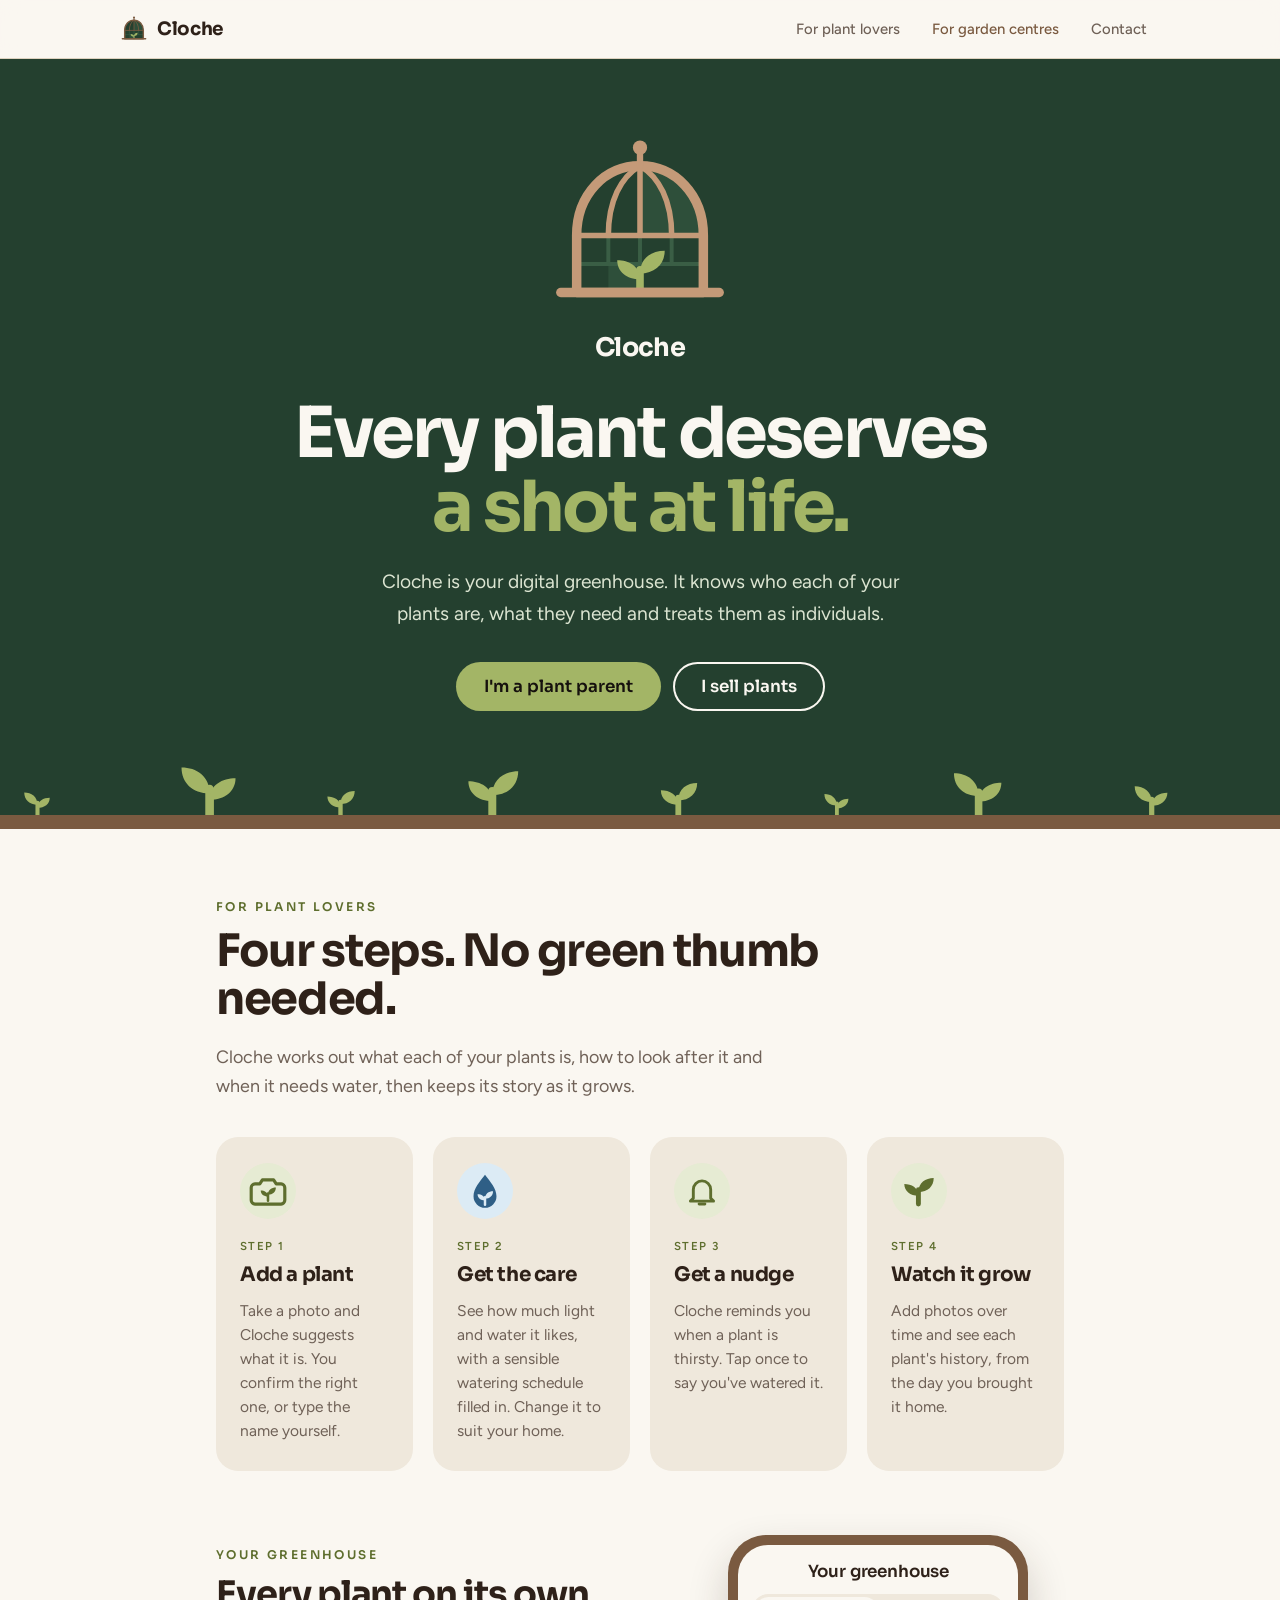
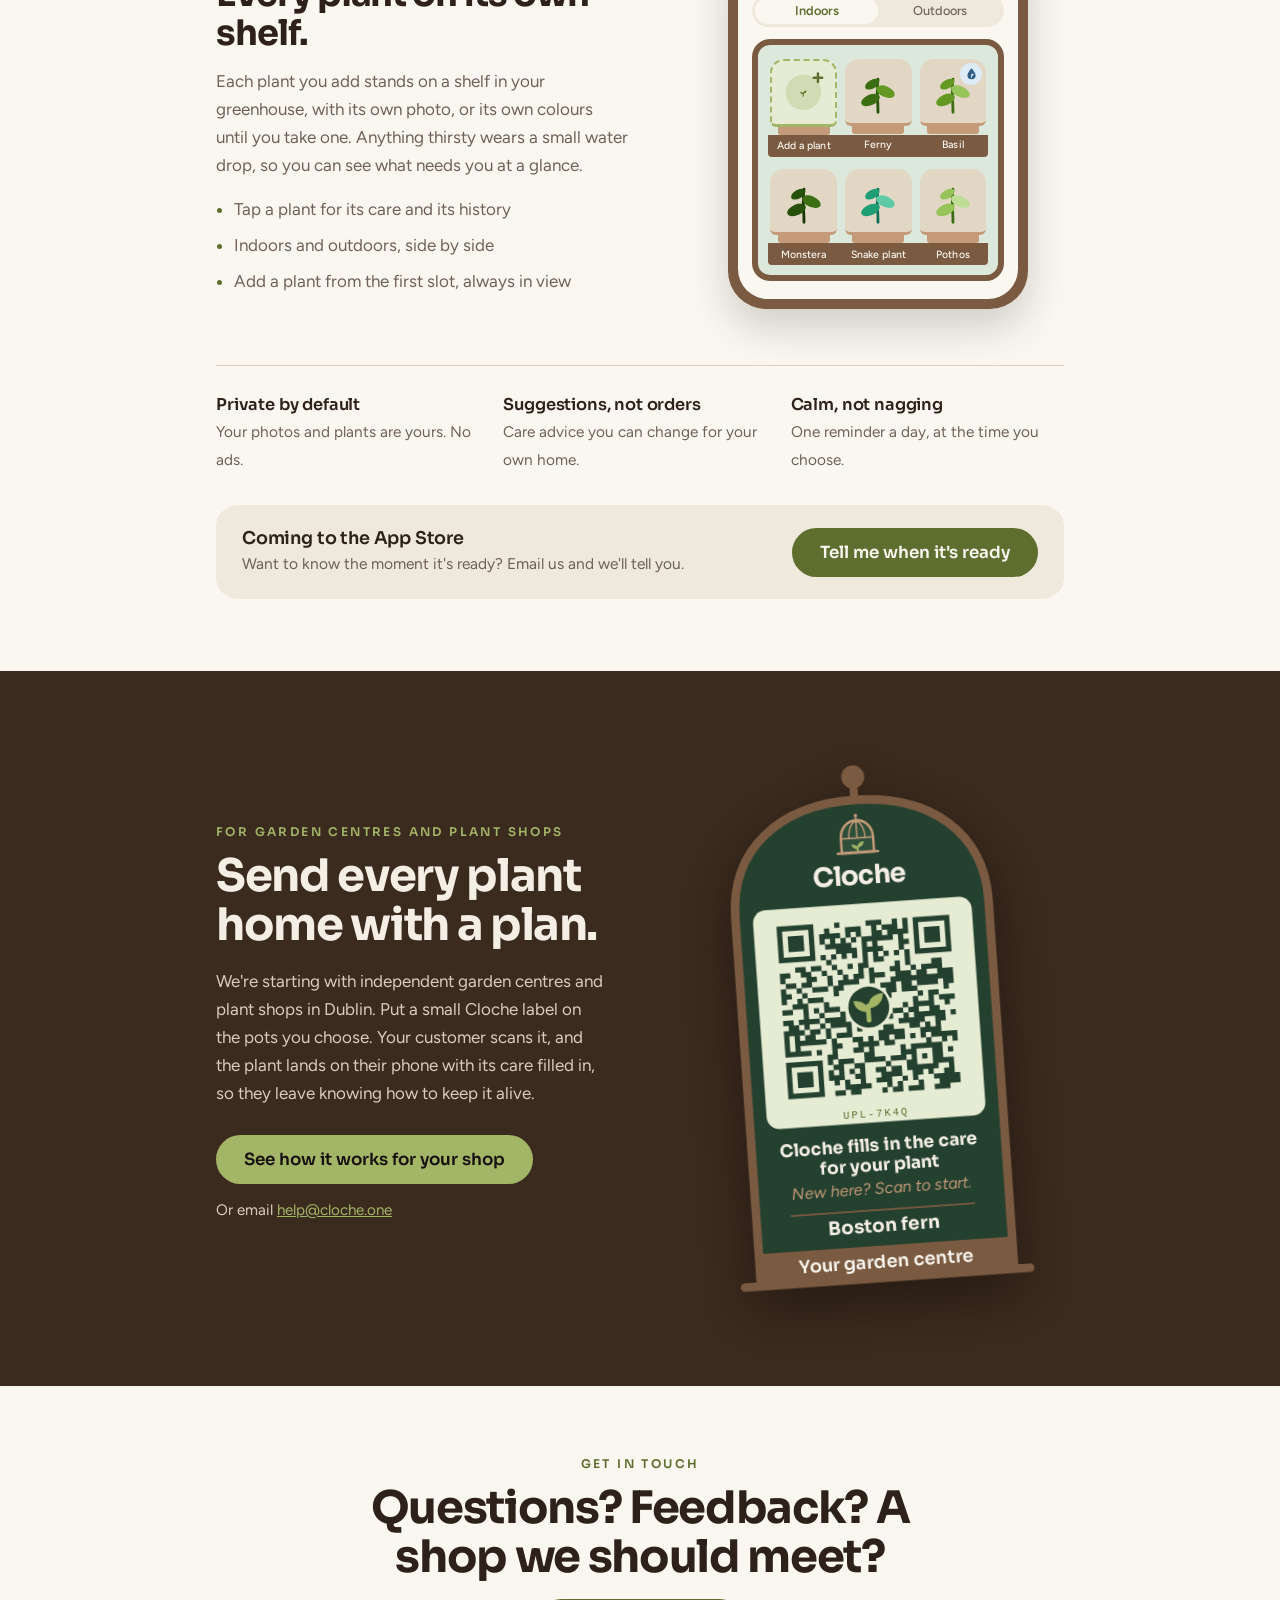
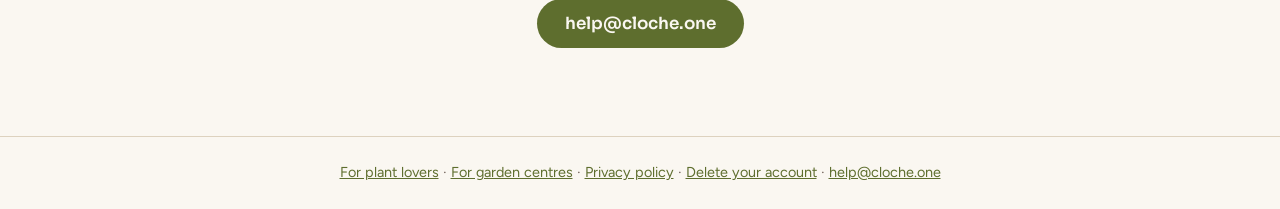
==== index.html @ cd39df87 "Remove 'free' from the site; buttons: I'm a plant parent / I sell plants Co-Authored-By: Claude Sonn" ====
<!doctype html>
<html lang="en">
<head>
<meta charset="utf-8">
<meta name="viewport" content="width=device-width, initial-scale=1">
<title>Cloche</title>
<link rel="icon" type="image/svg+xml" href="/favicon.svg" media="(prefers-color-scheme: light)">
<link rel="icon" type="image/svg+xml" href="/favicon-dark.svg" media="(prefers-color-scheme: dark)">
<link rel="apple-touch-icon" href="/apple-touch-icon.png">
<link rel="preconnect" href="https://fonts.googleapis.com">
<link rel="preconnect" href="https://fonts.gstatic.com" crossorigin>
<link rel="stylesheet" href="https://fonts.googleapis.com/css2?family=Sora:wght@400;600;700&family=Figtree:ital,wght@0,400;0,500;0,600;1,400&display=swap">
<meta name="description" content="Cloche is a digital greenhouse for your plants: know what each one is, how to look after it, and when it needs water.">
<style>
  :root { --bg:#FAF7F1; --text:#2E2119; --muted:#6F6157; --line:#DDD2BF; --accent:#5E6E2E; --card:#EFE8DC; --glass:#24402F; --walnut:#7A5A40; --walnut-deep:#3B2A1E; --sprout:#A3B566; --linen:#FAF7F1; }
  @media (prefers-color-scheme: dark) {
    :root { --bg:#16110E; --text:#F4EEE5; --muted:#B9AC9E; --line:#3A2F26; --accent:#A3B566; --card:#261E18; --walnut:#C49A78; }
  }
  * { box-sizing:border-box; }
  body { margin:0; min-height:100vh; display:flex; flex-direction:column; background:var(--bg); color:var(--text); font:17px/1.65 "Figtree", system-ui, sans-serif; }
  main { flex:1; }
  h1, h2, h3 { font-family:"Sora", system-ui, sans-serif; margin:0; letter-spacing:-.02em; }
  p { margin:0 0 1rem; }
  a { color:var(--accent); }
  .wrap { max-width:56rem; margin:0 auto; padding:0 24px; }
  /* Hero: greenhouse glass, walnut shelf */
  .hero { background:var(--glass); color:var(--linen); text-align:center; padding:72px 0 0; overflow:hidden; }
  .hero-logo { display:block; margin:0 auto; }
  .hero h1 { font-size:clamp(2.3rem, 8vw, 4.4rem); line-height:1.05; letter-spacing:-.04em; margin:36px auto 0; max-width:none; }
  .hero h1 em { font-style:normal; color:var(--sprout); }
  .hero .lede { font-size:1.2rem; max-width:34rem; margin:22px auto 0; color:#DCE5D2; }
  .hero .brand { font:700 1.6rem/1 "Sora", sans-serif; letter-spacing:-.02em; color:var(--linen); margin-top:14px; }
  .shelf { display:block; width:100%; height:64px; margin-top:40px; }
  .plank { height:14px; background:var(--walnut); }
  /* Sections */
  section { padding:72px 0; }
  .eyebrow { font:600 .75rem/1 "Sora", sans-serif; letter-spacing:.2em; text-transform:uppercase; color:var(--accent); margin-bottom:14px; }
  h2 { font-size:clamp(1.9rem, 5vw, 2.8rem); line-height:1.08; letter-spacing:-.03em; margin-bottom:18px; max-width:18ch; }
  .steps { display:grid; gap:20px; grid-template-columns:repeat(auto-fit, minmax(190px, 1fr)); margin:36px 0 0; padding:0; list-style:none; }
  .steps li { background:var(--card); border-radius:22px; padding:26px 24px 28px; display:flex; flex-direction:column; gap:2px; }
  .steps .ico { width:56px; height:56px; margin-bottom:16px; }
  .steps .ico svg { width:56px; height:56px; }
  .steps .w-dark { display:none; }
  @media (prefers-color-scheme: dark) { .steps .w-light { display:none; } .steps .w-dark { display:block; } }
  .steps .n { font-size:.72rem; letter-spacing:.12em; text-transform:uppercase; font-weight:600; color:var(--accent); }
  .steps h3 { font-size:1.25rem; margin-bottom:6px; }
  .steps p { margin:0; color:var(--muted); font-size:.97rem; line-height:1.55; }
  /* Demo video: framed like a pane of the greenhouse */
  .watch h2 { max-width:22ch; }
  .frame { margin-top:32px; border-radius:22px; overflow:hidden; background:var(--glass); border:6px solid var(--walnut); box-shadow:0 24px 56px rgba(46,33,25,.18); aspect-ratio:16/9; }
  .frame video { display:block; width:100%; height:100%; object-fit:cover; background:var(--glass); }
  /* Shops: walnut band with a pot label */
  .shops { background:var(--walnut-deep); color:#F4EEE5; }
  .shops .eyebrow { color:var(--sprout); }
  .shops .cols { display:grid; gap:56px 72px; grid-template-columns:repeat(auto-fit, minmax(300px, 1fr)); align-items:center; }
  .shops { padding:88px 0 96px; }
  .shops p { color:#D9CDBE; }
  .shops a { color:var(--sprout); }
  .shops .btn { background:var(--sprout); color:#16110E; }
  .shops .actions { margin:28px 0 14px; }
  .shops .or { font-size:.95rem; margin:0; }
  .label { justify-self:center; transform:rotate(-4deg); filter:drop-shadow(0 18px 28px rgba(0,0,0,.4)); }
  .sticker { display:block; width:min(80vw, 300px); height:auto; }
  /* Contact */
  .contact { text-align:center; }
  .contact h2 { margin-inline:auto; }
  .btn { display:inline-block; background:var(--accent); color:var(--bg); font:600 1.05rem "Sora", sans-serif; padding:14px 28px; border-radius:999px; text-decoration:none; }
  footer { padding:24px; text-align:center; font-size:.9rem; color:var(--muted); border-top:1px solid var(--line); }
  /* Top bar: the two sides of Cloche */
  html { scroll-behavior:smooth; scroll-padding-top:72px; }
  @media (prefers-reduced-motion: reduce) { html { scroll-behavior:auto; } }
  .topnav { position:sticky; top:0; z-index:10; background:color-mix(in srgb, var(--bg) 90%, transparent); -webkit-backdrop-filter:blur(10px); backdrop-filter:blur(10px); border-bottom:1px solid var(--line); }
  .topnav .bar { max-width:68rem; margin:0 auto; padding:0 24px; height:58px; display:flex; align-items:center; gap:6px; }
  .topnav .mark { display:flex; align-items:center; gap:9px; font:700 1.15rem/1 "Sora", sans-serif; letter-spacing:-.02em; color:var(--text); text-decoration:none; margin-right:auto; }
  .topnav .mark svg { width:28px; height:28px; }
  .topnav .m-dark { display:none; }
  @media (prefers-color-scheme: dark) { .topnav .m-light { display:none; } .topnav .m-dark { display:block; } }
  .topnav a.nav { color:var(--muted); text-decoration:none; font:500 .93rem "Figtree", sans-serif; padding:8px 13px; border-radius:999px; white-space:nowrap; }
  .topnav a.nav:hover { background:var(--card); color:var(--text); }
  .topnav a.nav.here { color:var(--text); background:var(--card); }
  .topnav a.nav.shop { color:var(--walnut); }
  @media (max-width: 560px) { .topnav .bar { padding:0 14px; } .topnav .mark span { display:none; } .topnav a.nav { padding:8px 10px; font-size:.88rem; } .topnav a.nav.contact { display:none; } }
  /* Two ways in, under the hero */
  .doors { display:flex; gap:12px; justify-content:center; flex-wrap:wrap; margin:32px 0 0; }
  .hero .btn { background:var(--sprout); color:#16110E; }
  .btn.ghost { background:transparent; color:inherit; box-shadow:inset 0 0 0 2px currentColor; }
  .hero .btn.ghost { color:var(--linen); background:transparent; }
  /* The greenhouse, drawn as the app draws it */
  :root { --glass-tint:#DDE8DC; --shelf-top:#C49A78; --shelf-front:#7A5A40; --plinth:#C49A78; --on-shelf:#FAF7F1; --drawing:#E2D7C5; --water-disc:#DCEBF5; --water-glyph:#2F5F86; --frame:#7A5A40; }
  @media (prefers-color-scheme: dark) { :root { --glass-tint:#1B2B21; --shelf-top:#B58E6B; --shelf-front:#5E4531; --plinth:#A57F5C; --on-shelf:#F4EEE5; --drawing:#4A4036; --water-disc:#9CC4E4; --water-glyph:#1E2F3B; --frame:#C49A78; } }
  .gh { display:grid; gap:40px 64px; grid-template-columns:minmax(0,1fr); align-items:center; margin-top:64px; }
  @media (min-width: 860px) { .gh { grid-template-columns:minmax(0,1fr) minmax(0,.9fr); } }
  .gh h3 { font-size:clamp(1.6rem, 4vw, 2.2rem); line-height:1.1; letter-spacing:-.03em; margin-bottom:14px; }
  .gh p { color:var(--muted); max-width:32rem; }
  .gh ul { margin:0; padding-left:1.15rem; display:flex; flex-direction:column; gap:8px; color:var(--muted); }
  .gh li::marker { color:var(--accent); }
  .ghmock { display:flex; justify-content:center; }
  .gh .phone { width:min(100%, 300px); border-radius:38px; padding:10px; background:var(--frame); box-shadow:0 18px 40px rgba(46,33,25,.2); }
  .gh .screen { background:var(--bg); border-radius:30px; padding:16px 14px 18px; display:flex; flex-direction:column; gap:12px; }
  .gh .ttl { font:600 1.05rem "Sora", sans-serif; text-align:center; letter-spacing:-.01em; }
  .gh .seg { display:flex; background:var(--card); border-radius:999px; padding:3px; font:500 .8rem "Figtree", sans-serif; color:var(--muted); }
  .gh .seg span { flex:1; text-align:center; padding:6px 0; border-radius:999px; }
  .gh .seg .on { background:var(--bg); color:var(--accent); font-weight:600; }
  .frame3 { background:var(--glass-tint); border:6px solid var(--frame); border-radius:18px; padding:14px 10px 10px; display:flex; flex-direction:column; gap:12px; }
  .shelfrow { display:grid; grid-template-columns:repeat(3, 1fr); gap:0 8px; padding:0 2px 0; background:linear-gradient(var(--shelf-front), var(--shelf-front)) bottom/100% 22px no-repeat; border-radius:4px; }
  .slot { display:flex; flex-direction:column; align-items:center; min-width:0; }
  .tile { position:relative; width:100%; aspect-ratio:1; border-radius:14px 14px 6px 6px; background:var(--drawing); border-bottom:3px solid var(--shelf-top); display:grid; place-items:center; }
  .tile .pl { width:78%; height:78%; }
  .tile.ghost { background:#E6EBD3; border:2px dashed #A3B566; border-bottom:3px solid #A3B566; }
  .tile.ghost svg { width:100%; height:100%; }
  @media (prefers-color-scheme: dark) { .tile.ghost { background:#2C331C; } .tile .pl { filter:brightness(1.75) saturate(.95); } }
  .tile .drop { position:absolute; top:4px; right:4px; width:22px; height:22px; border-radius:50%; background:var(--water-disc); display:grid; place-items:center; }
  .tile .drop svg { width:13px; height:13px; }
  .plinth { width:78%; height:8px; background:var(--plinth); border-radius:0 0 3px 3px; }
  .nm { height:22px; display:flex; align-items:center; font:500 .66rem "Figtree", sans-serif; color:var(--on-shelf); letter-spacing:.01em; white-space:nowrap; }
  .vals { margin-top:56px; display:grid; gap:14px; grid-template-columns:repeat(auto-fit, minmax(210px, 1fr)); border-top:1px solid var(--line); padding-top:28px; }
  .vals strong { display:block; font:600 1.02rem "Sora", sans-serif; letter-spacing:-.01em; margin-bottom:2px; }
  .vals span { color:var(--muted); font-size:.96rem; }
  /* Plant lovers */
  .lead { font-size:1.12rem; color:var(--muted); max-width:36rem; margin:0 0 4px; }
  .soon { margin-top:32px; background:var(--card); border-radius:22px; padding:22px 26px; display:flex; flex-wrap:wrap; gap:14px 28px; align-items:center; justify-content:space-between; }
  .soon strong { display:block; font:600 1.1rem "Sora", sans-serif; letter-spacing:-.01em; }
  .soon span { color:var(--muted); font-size:.97rem; }
</style>
</head>
<body>
<nav class="topnav" aria-label="Main"><div class="bar"><a class="mark" href="/"><svg class="m-light" viewBox="0 0 120 120" aria-hidden="true"><path d="M20 102 V66 C20 40 38 22 60 22 C82 22 100 40 100 66 V102 Z" fill="#24402F"/><path d="M60 22 C82 22 100 40 100 66 H60 Z" fill="#2E4F3A"/><path d="M40 84 H60 V102 H40 Z" fill="#2E4F3A"/><path d="M20 84 H100 M40 66 V84 M60 66 V84 M80 66 V84" stroke="#3A5E45" stroke-width="2.5" fill="none"/><path d="M60 102 V87.6" stroke="#A3B566" stroke-width="4.8" stroke-linecap="round" fill="none"/><path d="M60 90 C60 80.4 67.2 75.6 75.6 75.6 C75.6 84 69.6 90 60 90 Z M60 93.6 C60 85.2 52.8 81.6 45.6 81.6 C45.6 88.8 51.6 93.6 60 93.6 Z" fill="#A3B566"/><g fill="none" stroke="#7A5A40" stroke-linecap="round" stroke-linejoin="round"><path d="M20 66 H100 M40 66 C40 44 48 29 60 22 M80 66 C80 44 72 29 60 22 M60 22 V66" stroke-width="3.5"/><path d="M20 102 V66 C20 40 38 22 60 22 C82 22 100 40 100 66 V102 Z" stroke-width="6"/><path d="M60 22 V13" stroke-width="4"/><path d="M10 102 H110" stroke-width="6"/></g><circle cx="60" cy="10.5" r="4.5" fill="#7A5A40"/></svg><svg class="m-dark" viewBox="0 0 120 120" aria-hidden="true"><path d="M20 102 V66 C20 40 38 22 60 22 C82 22 100 40 100 66 V102 Z" fill="#24402F"/><path d="M60 22 C82 22 100 40 100 66 H60 Z" fill="#2E4F3A"/><path d="M40 84 H60 V102 H40 Z" fill="#2E4F3A"/><path d="M20 84 H100 M40 66 V84 M60 66 V84 M80 66 V84" stroke="#3A5E45" stroke-width="2.5" fill="none"/><path d="M60 102 V87.6" stroke="#A3B566" stroke-width="4.8" stroke-linecap="round" fill="none"/><path d="M60 90 C60 80.4 67.2 75.6 75.6 75.6 C75.6 84 69.6 90 60 90 Z M60 93.6 C60 85.2 52.8 81.6 45.6 81.6 C45.6 88.8 51.6 93.6 60 93.6 Z" fill="#A3B566"/><g fill="none" stroke="#C49A78" stroke-linecap="round" stroke-linejoin="round"><path d="M20 66 H100 M40 66 C40 44 48 29 60 22 M80 66 C80 44 72 29 60 22 M60 22 V66" stroke-width="3.5"/><path d="M20 102 V66 C20 40 38 22 60 22 C82 22 100 40 100 66 V102 Z" stroke-width="6"/><path d="M60 22 V13" stroke-width="4"/><path d="M10 102 H110" stroke-width="6"/></g><circle cx="60" cy="10.5" r="4.5" fill="#C49A78"/></svg><span>Cloche</span></a><a class="nav " href="/#plants">For plant lovers</a><a class="nav shop" href="/garden-centres/">For garden centres</a><a class="nav contact" href="/#contact">Contact</a></div></nav>
<main>
<header class="hero">
  <div class="wrap">
    <svg class="hero-logo" width="190" height="190" role="img" aria-label="Cloche" xmlns="http://www.w3.org/2000/svg" viewBox="0 0 120 120" role="img" aria-label="Cloche logo for dark grounds"><path d="M20 102 V66 C20 40 38 22 60 22 C82 22 100 40 100 66 V102 Z" fill="#24402F"/><path d="M60 22 C82 22 100 40 100 66 H60 Z" fill="#2E4F3A"/><path d="M40 84 H60 V102 H40 Z" fill="#2E4F3A"/><path d="M20 84 H100 M40 66 V84 M60 66 V84 M80 66 V84" stroke="#3A5E45" stroke-width="2.5" fill="none"/><path d="M60 102 V87.6" stroke="#A3B566" stroke-width="4.8" stroke-linecap="round" fill="none"/><path d="M60 90 C60 80.4 67.2 75.6 75.6 75.6 C75.6 84 69.6 90 60 90 Z M60 93.6 C60 85.2 52.8 81.6 45.6 81.6 C45.6 88.8 51.6 93.6 60 93.6 Z" fill="#A3B566"/><g fill="none" stroke="#C49A78" stroke-linecap="round" stroke-linejoin="round"><path d="M20 66 H100 M40 66 C40 44 48 29 60 22 M80 66 C80 44 72 29 60 22 M60 22 V66" stroke-width="3.5"/><path d="M20 102 V66 C20 40 38 22 60 22 C82 22 100 40 100 66 V102 Z" stroke-width="6"/><path d="M60 22 V13" stroke-width="4"/><path d="M10 102 H110" stroke-width="6"/></g><circle cx="60" cy="10.5" r="4.5" fill="#C49A78"/></svg>
    <div class="brand">Cloche</div>
    <h1>Every plant deserves<br><em>a shot at life.</em></h1>
    <p class="lede">Cloche is your digital greenhouse. It knows who each of your plants are, what they need and treats them as individuals.</p>
    <div class="doors">
      <a class="btn" href="#plants">I'm a plant parent</a>
      <a class="btn ghost" href="#shops">I sell plants</a>
    </div>
  </div>
  <svg class="shelf" id="shelf" aria-hidden="true"></svg>
  <div class="plank"></div>
</header>

<section id="plants">
  <div class="wrap">
    <div class="eyebrow">For plant lovers</div>
    <h2>Four steps. No green thumb needed.</h2>
    <p class="lead">Cloche works out what each of your plants is, how to look after it and when it needs water, then keeps its story as it grows.</p>
  <ol class="steps">
    <li><span class="ico water"><svg class="w-light" xmlns="http://www.w3.org/2000/svg" viewBox="0 0 24 24" width="52" height="52" aria-hidden="true"><circle cx="12" cy="12" r="12" fill="#E6EBD3"/><g transform="translate(12 12) scale(0.8) translate(-12 -12)"><path d="M5 8.2 H7.6 L9 6 H15 L16.4 8.2 H19 a2 2 0 0 1 2 2 V17 a2 2 0 0 1 -2 2 H5 a2 2 0 0 1 -2 -2 V10.2 a2 2 0 0 1 2 -2 Z" fill="none" stroke="#5E6E2E" stroke-width="1.7" stroke-linejoin="round" stroke-linecap="round"/><g transform="translate(12 17.2) scale(0.27) translate(-60 -102)"><path d="M60 102 V87.6" stroke="#5E6E2E" stroke-width="5" stroke-linecap="round" fill="none"/><path d="M60 90 C60 80.4 67.2 75.6 75.6 75.6 C75.6 84 69.6 90 60 90 Z M60 93.6 C60 85.2 52.8 81.6 45.6 81.6 C45.6 88.8 51.6 93.6 60 93.6 Z" fill="#5E6E2E"/></g></g></svg><svg class="w-dark" xmlns="http://www.w3.org/2000/svg" viewBox="0 0 24 24" width="52" height="52" aria-hidden="true"><circle cx="12" cy="12" r="12" fill="#2C331C"/><g transform="translate(12 12) scale(0.8) translate(-12 -12)"><path d="M5 8.2 H7.6 L9 6 H15 L16.4 8.2 H19 a2 2 0 0 1 2 2 V17 a2 2 0 0 1 -2 2 H5 a2 2 0 0 1 -2 -2 V10.2 a2 2 0 0 1 2 -2 Z" fill="none" stroke="#A3B566" stroke-width="1.7" stroke-linejoin="round" stroke-linecap="round"/><g transform="translate(12 17.2) scale(0.27) translate(-60 -102)"><path d="M60 102 V87.6" stroke="#A3B566" stroke-width="5" stroke-linecap="round" fill="none"/><path d="M60 90 C60 80.4 67.2 75.6 75.6 75.6 C75.6 84 69.6 90 60 90 Z M60 93.6 C60 85.2 52.8 81.6 45.6 81.6 C45.6 88.8 51.6 93.6 60 93.6 Z" fill="#A3B566"/></g></g></svg></span><span class="n">Step 1</span><h3>Add a plant</h3><p>Take a photo and Cloche suggests what it is. You confirm the right one, or type the name yourself.</p></li>
    <li><span class="ico water"><svg class="w-light" xmlns="http://www.w3.org/2000/svg" viewBox="0 0 24 24" width="52" height="52" aria-hidden="true"><circle cx="12" cy="12" r="12" fill="#DCEBF5"/><g transform="translate(12 12) scale(0.82) translate(-12 -12)"><path d="M12 3.5 C9.4 7 6 10.6 6 14.8 a6 6 0 0 0 12 0 C18 10.6 14.6 7 12 3.5 Z" fill="#2F5F86"/><g transform="translate(12 19.2) scale(0.27) translate(-60 -102)"><path d="M60 102 V87.6" stroke="#DCEBF5" stroke-width="4.8" stroke-linecap="round" fill="none"/><path d="M60 90 C60 80.4 67.2 75.6 75.6 75.6 C75.6 84 69.6 90 60 90 Z M60 93.6 C60 85.2 52.8 81.6 45.6 81.6 C45.6 88.8 51.6 93.6 60 93.6 Z" fill="#DCEBF5"/></g></g></svg><svg class="w-dark" xmlns="http://www.w3.org/2000/svg" viewBox="0 0 24 24" width="52" height="52" aria-hidden="true"><circle cx="12" cy="12" r="12" fill="#1E2F3B"/><g transform="translate(12 12) scale(0.82) translate(-12 -12)"><path d="M12 3.5 C9.4 7 6 10.6 6 14.8 a6 6 0 0 0 12 0 C18 10.6 14.6 7 12 3.5 Z" fill="#9CC4E4"/><g transform="translate(12 19.2) scale(0.27) translate(-60 -102)"><path d="M60 102 V87.6" stroke="#1E2F3B" stroke-width="4.8" stroke-linecap="round" fill="none"/><path d="M60 90 C60 80.4 67.2 75.6 75.6 75.6 C75.6 84 69.6 90 60 90 Z M60 93.6 C60 85.2 52.8 81.6 45.6 81.6 C45.6 88.8 51.6 93.6 60 93.6 Z" fill="#1E2F3B"/></g></g></svg></span><span class="n">Step 2</span><h3>Get the care</h3><p>See how much light and water it likes, with a sensible watering schedule filled in. Change it to suit your home.</p></li>
    <li><span class="ico water"><svg class="w-light" xmlns="http://www.w3.org/2000/svg" viewBox="0 0 24 24" width="52" height="52" aria-hidden="true"><circle cx="12" cy="12" r="12" fill="#E6EBD3"/><g transform="translate(12 12) scale(0.62) translate(-12 -12)" fill="none" stroke="#5E6E2E" stroke-width="2" stroke-linecap="round" stroke-linejoin="round"><path d="M6 17V11a6 6 0 0 1 12 0v6l2 2H4z"/><path d="M10 21h4"/></g></svg><svg class="w-dark" xmlns="http://www.w3.org/2000/svg" viewBox="0 0 24 24" width="52" height="52" aria-hidden="true"><circle cx="12" cy="12" r="12" fill="#2C331C"/><g transform="translate(12 12) scale(0.62) translate(-12 -12)" fill="none" stroke="#A3B566" stroke-width="2" stroke-linecap="round" stroke-linejoin="round"><path d="M6 17V11a6 6 0 0 1 12 0v6l2 2H4z"/><path d="M10 21h4"/></g></svg></span><span class="n">Step 3</span><h3>Get a nudge</h3><p>Cloche reminds you when a plant is thirsty. Tap once to say you've watered it.</p></li>
    <li><span class="ico water"><svg class="w-light" xmlns="http://www.w3.org/2000/svg" viewBox="0 0 24 24" width="52" height="52" aria-hidden="true"><circle cx="12" cy="12" r="12" fill="#E6EBD3"/><g transform="translate(12 12) scale(0.42) translate(-60.6 -88.8)"><path d="M60 102 V87.6" stroke="#5E6E2E" stroke-width="5" stroke-linecap="round" fill="none"/><path d="M60 90 C60 80.4 67.2 75.6 75.6 75.6 C75.6 84 69.6 90 60 90 Z M60 93.6 C60 85.2 52.8 81.6 45.6 81.6 C45.6 88.8 51.6 93.6 60 93.6 Z" fill="#5E6E2E"/></g></svg><svg class="w-dark" xmlns="http://www.w3.org/2000/svg" viewBox="0 0 24 24" width="52" height="52" aria-hidden="true"><circle cx="12" cy="12" r="12" fill="#2C331C"/><g transform="translate(12 12) scale(0.42) translate(-60.6 -88.8)"><path d="M60 102 V87.6" stroke="#A3B566" stroke-width="5" stroke-linecap="round" fill="none"/><path d="M60 90 C60 80.4 67.2 75.6 75.6 75.6 C75.6 84 69.6 90 60 90 Z M60 93.6 C60 85.2 52.8 81.6 45.6 81.6 C45.6 88.8 51.6 93.6 60 93.6 Z" fill="#A3B566"/></g></svg></span><span class="n">Step 4</span><h3>Watch it grow</h3><p>Add photos over time and see each plant's history, from the day you brought it home.</p></li>
  </ol>
    <div class="gh">
      <div class="ghtext">
        <div class="eyebrow">Your greenhouse</div>
        <h3>Every plant on its own shelf.</h3>
        <p>Each plant you add stands on a shelf in your greenhouse, with its own photo, or its own colours until you take one. Anything thirsty wears a small water drop, so you can see what needs you at a glance.</p>
        <ul>
          <li>Tap a plant for its care and its history</li>
          <li>Indoors and outdoors, side by side</li>
          <li>Add a plant from the first slot, always in view</li>
        </ul>
      </div>
      <div class="ghmock" role="img" aria-label="The Cloche greenhouse: six plants on two walnut shelves behind glass, with a water drop on a thirsty basil">
        <div class="phone">
          <div class="screen">
            <div class="ttl">Your greenhouse</div>
            <div class="seg"><span class="on">Indoors</span><span>Outdoors</span></div>
            <div class="frame3">
              <div class="shelfrow"><div class="slot addslot"><span class="tile ghost"><svg viewBox="0 0 60 60" aria-hidden="true"><circle cx="30" cy="30" r="17" fill="#A3B566" fill-opacity=".3"/><g transform="translate(30 31) scale(0.2) translate(-60.6 -88.8)"><path d="M60 102 V87.6" stroke="#5E6E2E" stroke-width="5" stroke-linecap="round" fill="none"/><path d="M60 90 C60 80.4 67.2 75.6 75.6 75.6 C75.6 84 69.6 90 60 90 Z M60 93.6 C60 85.2 52.8 81.6 45.6 81.6 C45.6 88.8 51.6 93.6 60 93.6 Z" fill="#5E6E2E"/></g><path d="M44 12 v8 M40 16 h8" stroke="#5E6E2E" stroke-width="2.4" stroke-linecap="round"/></svg></span><span class="plinth"></span><span class="nm">Add a plant</span></div><div class="slot "><span class="tile"><svg class="pl" viewBox="0 0 60 60" fill="none" aria-hidden="true" style="--a:#27500A;--b:#3B6D11;--c:#639922"><path d="M30 56 C30 40 28 30 30 16" stroke="var(--a)" stroke-width="3.4" stroke-linecap="round"/><ellipse cx="21" cy="41" rx="12" ry="6.4" transform="rotate(-24 21 41)" fill="var(--b)"/><ellipse cx="39" cy="31" rx="12" ry="6.4" transform="rotate(24 39 31)" fill="var(--c)"/><ellipse cx="23" cy="22" rx="9.5" ry="5.2" transform="rotate(-30 23 22)" fill="var(--b)"/></svg></span><span class="plinth"></span><span class="nm">Ferny</span></div><div class="slot "><span class="tile"><svg class="pl" viewBox="0 0 60 60" fill="none" aria-hidden="true" style="--a:#3B6D11;--b:#639922;--c:#97C459"><path d="M30 56 C30 40 28 30 30 16" stroke="var(--a)" stroke-width="3.4" stroke-linecap="round"/><ellipse cx="21" cy="41" rx="12" ry="6.4" transform="rotate(-24 21 41)" fill="var(--b)"/><ellipse cx="39" cy="31" rx="12" ry="6.4" transform="rotate(24 39 31)" fill="var(--c)"/><ellipse cx="23" cy="22" rx="9.5" ry="5.2" transform="rotate(-30 23 22)" fill="var(--b)"/></svg><span class="drop"><svg viewBox="0 0 16 16" aria-hidden="true"><path d="M8 1.5 C8 1.5 3 7 3 10 a5 5 0 0 0 10 0 C13 7 8 1.5 8 1.5 Z" fill="var(--water-glyph)"/><path d="M8 13 V9.6 M8 10.6 C8 9.2 9 8.6 10.2 8.6 C10.2 9.8 9.4 10.6 8 10.6 Z" stroke="var(--water-disc)" stroke-width="1" fill="var(--water-disc)" stroke-linecap="round"/></svg></span></span><span class="plinth"></span><span class="nm">Basil</span></div></div>
              <div class="shelfrow"><div class="slot "><span class="tile"><svg class="pl" viewBox="0 0 60 60" fill="none" aria-hidden="true" style="--a:#173404;--b:#27500A;--c:#3B6D11"><path d="M30 56 C30 40 28 30 30 16" stroke="var(--a)" stroke-width="3.4" stroke-linecap="round"/><ellipse cx="21" cy="41" rx="12" ry="6.4" transform="rotate(-24 21 41)" fill="var(--b)"/><ellipse cx="39" cy="31" rx="12" ry="6.4" transform="rotate(24 39 31)" fill="var(--c)"/><ellipse cx="23" cy="22" rx="9.5" ry="5.2" transform="rotate(-30 23 22)" fill="var(--b)"/></svg></span><span class="plinth"></span><span class="nm">Monstera</span></div><div class="slot "><span class="tile"><svg class="pl" viewBox="0 0 60 60" fill="none" aria-hidden="true" style="--a:#0F6E56;--b:#1D9E75;--c:#5DCAA5"><path d="M30 56 C30 40 28 30 30 16" stroke="var(--a)" stroke-width="3.4" stroke-linecap="round"/><ellipse cx="21" cy="41" rx="12" ry="6.4" transform="rotate(-24 21 41)" fill="var(--b)"/><ellipse cx="39" cy="31" rx="12" ry="6.4" transform="rotate(24 39 31)" fill="var(--c)"/><ellipse cx="23" cy="22" rx="9.5" ry="5.2" transform="rotate(-30 23 22)" fill="var(--b)"/></svg></span><span class="plinth"></span><span class="nm">Snake plant</span></div><div class="slot "><span class="tile"><svg class="pl" viewBox="0 0 60 60" fill="none" aria-hidden="true" style="--a:#3B6D11;--b:#97C459;--c:#C0DD97"><path d="M30 56 C30 40 28 30 30 16" stroke="var(--a)" stroke-width="3.4" stroke-linecap="round"/><ellipse cx="21" cy="41" rx="12" ry="6.4" transform="rotate(-24 21 41)" fill="var(--b)"/><ellipse cx="39" cy="31" rx="12" ry="6.4" transform="rotate(24 39 31)" fill="var(--c)"/><ellipse cx="23" cy="22" rx="9.5" ry="5.2" transform="rotate(-30 23 22)" fill="var(--b)"/></svg></span><span class="plinth"></span><span class="nm">Pothos</span></div></div>
            </div>
          </div>
        </div>
      </div>
    </div>
    <div class="vals">
      <div><strong>Private by default</strong><span>Your photos and plants are yours. No ads.</span></div>
      <div><strong>Suggestions, not orders</strong><span>Care advice you can change for your own home.</span></div>
      <div><strong>Calm, not nagging</strong><span>One reminder a day, at the time you choose.</span></div>
    </div>
    <div class="soon">
      <div><strong>Coming to the App Store</strong><span>Want to know the moment it's ready? Email us and we'll tell you.</span></div>
      <a class="btn" href="mailto:help@cloche.one?subject=Tell%20me%20when%20Cloche%20is%20ready">Tell me when it's ready</a>
    </div>
  </div>
</section>

<section class="shops" id="shops">
  <div class="wrap cols">
    <div>
      <div class="eyebrow">For garden centres and plant shops</div>
      <h2>Send every plant home with a plan.</h2>
      <p>We're starting with independent garden centres and plant shops in Dublin. Put a small Cloche label on the pots you choose. Your customer scans it, and the plant lands on their phone with its care filled in, so they leave knowing how to keep it alive.</p>
      <p class="actions"><a class="btn" href="/garden-centres/">See how it works for your shop</a></p>
      <p class="or">Or email <a href="mailto:help@cloche.one">help@cloche.one</a></p>
    </div>
    <div class="label"><svg class="sticker" viewBox="0 0 52.0 92.0" aria-hidden="true">
  <path d="M26.0 7 V5" stroke="#7A5A40" stroke-width="1.4" stroke-linecap="round"/>
  <circle cx="26.0" cy="3" r="2" fill="#7A5A40"/>
  <path d="M4.0 90.0 V26 C4.0 14 13.0 7 26.0 7 C39.0 7 48.0 14 48.0 26 V90.0 Z" fill="#24402F"/>
  <path d="M4.0 90.0 V26 C4.0 14 13.0 7 26.0 7 C39.0 7 48.0 14 48.0 26 V90.0" fill="none" stroke="#7A5A40" stroke-width="1.5" stroke-linejoin="round"/>
  <rect x="0.5" y="89.25" width="51.0" height="1.5" rx="0.75" fill="#7A5A40"/>
  <g transform="translate(22.5 9.4) scale(0.07) translate(-10 -6)"><path d="M20 102 V66 C20 40 38 22 60 22 C82 22 100 40 100 66 V102 Z" fill="#2E4F3A"/><path d="M60 102 V87.6" stroke="#A3B566" stroke-width="4.8" stroke-linecap="round" fill="none"/><path d="M60 90 C60 80.4 67.2 75.6 75.6 75.6 C75.6 84 69.6 90 60 90 Z M60 93.6 C60 85.2 52.8 81.6 45.6 81.6 C45.6 88.8 51.6 93.6 60 93.6 Z" fill="#A3B566"/><g fill="none" stroke="#C49A78" stroke-linecap="round" stroke-linejoin="round"><path d="M20 66 H100 M40 66 C40 44 48 29 60 22 M80 66 C80 44 72 29 60 22 M60 22 V66" stroke-width="3.5"/><path d="M20 102 V66 C20 40 38 22 60 22 C82 22 100 40 100 66 V102 Z" stroke-width="6"/><path d="M60 22 V13" stroke-width="4"/><path d="M10 102 H110" stroke-width="6"/></g><circle cx="60" cy="10.5" r="4.5" fill="#C49A78"/></g>
  <text x="26.0" y="21.7" text-anchor="middle" font-size="4.6" font-weight="700" letter-spacing="-0.1" fill="#F4EEE5" font-family="Sora, Avenir Next, Helvetica, Arial, sans-serif">Cloche</text>
  <rect x="7.0" y="25.0" width="38.0" height="38.0" rx="2.2" fill="#E6EBD3"/>
  <text x="26.0" y="62.0" text-anchor="middle" font-size="1.8" font-weight="500" letter-spacing="0.35" fill="#5E6E2E" font-family="JetBrains Mono, Menlo, Courier New, monospace">UPL-7K4Q</text>
  <path d="M11.000 28.000h6.364v0.909h-6.364zM21.000 28.000h0.909v0.909h-0.909zM26.455 28.000h2.727v0.909h-2.727zM31.000 28.000h0.909v0.909h-0.909zM32.818 28.000h0.909v0.909h-0.909zM34.636 28.000h6.364v0.909h-6.364zM11.000 28.909h0.909v0.909h-0.909zM16.455 28.909h0.909v0.909h-0.909zM19.182 28.909h0.909v0.909h-0.909zM22.818 28.909h2.727v0.909h-2.727zM27.364 28.909h0.909v0.909h-0.909zM29.182 28.909h2.727v0.909h-2.727zM32.818 28.909h0.909v0.909h-0.909zM34.636 28.909h0.909v0.909h-0.909zM40.091 28.909h0.909v0.909h-0.909zM11.000 29.818h0.909v0.909h-0.909zM12.818 29.818h2.727v0.909h-2.727zM16.455 29.818h0.909v0.909h-0.909zM18.273 29.818h3.636v0.909h-3.636zM22.818 29.818h0.909v0.909h-0.909zM24.636 29.818h0.909v0.909h-0.909zM27.364 29.818h1.818v0.909h-1.818zM30.091 29.818h3.636v0.909h-3.636zM34.636 29.818h0.909v0.909h-0.909zM36.455 29.818h2.727v0.909h-2.727zM40.091 29.818h0.909v0.909h-0.909zM11.000 30.727h0.909v0.909h-0.909zM12.818 30.727h2.727v0.909h-2.727zM16.455 30.727h0.909v0.909h-0.909zM18.273 30.727h0.909v0.909h-0.909zM20.091 30.727h0.909v0.909h-0.909zM21.909 30.727h0.909v0.909h-0.909zM23.727 30.727h0.909v0.909h-0.909zM25.545 30.727h5.455v0.909h-5.455zM31.909 30.727h0.909v0.909h-0.909zM34.636 30.727h0.909v0.909h-0.909zM36.455 30.727h2.727v0.909h-2.727zM40.091 30.727h0.909v0.909h-0.909zM11.000 31.636h0.909v0.909h-0.909zM12.818 31.636h2.727v0.909h-2.727zM16.455 31.636h0.909v0.909h-0.909zM19.182 31.636h4.545v0.909h-4.545zM25.545 31.636h0.909v0.909h-0.909zM27.364 31.636h0.909v0.909h-0.909zM31.909 31.636h1.818v0.909h-1.818zM34.636 31.636h0.909v0.909h-0.909zM36.455 31.636h2.727v0.909h-2.727zM40.091 31.636h0.909v0.909h-0.909zM11.000 32.545h0.909v0.909h-0.909zM16.455 32.545h0.909v0.909h-0.909zM21.000 32.545h3.636v0.909h-3.636zM25.545 32.545h3.636v0.909h-3.636zM31.909 32.545h0.909v0.909h-0.909zM34.636 32.545h0.909v0.909h-0.909zM40.091 32.545h0.909v0.909h-0.909zM11.000 33.455h6.364v0.909h-6.364zM18.273 33.455h0.909v0.909h-0.909zM20.091 33.455h0.909v0.909h-0.909zM21.909 33.455h0.909v0.909h-0.909zM23.727 33.455h0.909v0.909h-0.909zM25.545 33.455h0.909v0.909h-0.909zM27.364 33.455h0.909v0.909h-0.909zM29.182 33.455h0.909v0.909h-0.909zM31.000 33.455h0.909v0.909h-0.909zM32.818 33.455h0.909v0.909h-0.909zM34.636 33.455h6.364v0.909h-6.364zM19.182 34.364h0.909v0.909h-0.909zM25.545 34.364h0.909v0.909h-0.909zM27.364 34.364h1.818v0.909h-1.818zM32.818 34.364h0.909v0.909h-0.909zM13.727 35.273h1.818v0.909h-1.818zM16.455 35.273h1.818v0.909h-1.818zM20.091 35.273h0.909v0.909h-0.909zM22.818 35.273h0.909v0.909h-0.909zM24.636 35.273h1.818v0.909h-1.818zM31.000 35.273h0.909v0.909h-0.909zM32.818 35.273h0.909v0.909h-0.909zM37.364 35.273h1.818v0.909h-1.818zM11.000 36.182h1.818v0.909h-1.818zM14.636 36.182h1.818v0.909h-1.818zM18.273 36.182h0.909v0.909h-0.909zM21.000 36.182h0.909v0.909h-0.909zM24.636 36.182h0.909v0.909h-0.909zM26.455 36.182h0.909v0.909h-0.909zM30.091 36.182h1.818v0.909h-1.818zM33.727 36.182h0.909v0.909h-0.909zM35.545 36.182h3.636v0.909h-3.636zM11.000 37.091h0.909v0.909h-0.909zM15.545 37.091h1.818v0.909h-1.818zM19.182 37.091h0.909v0.909h-0.909zM21.909 37.091h0.909v0.909h-0.909zM23.727 37.091h1.818v0.909h-1.818zM26.455 37.091h2.727v0.909h-2.727zM31.000 37.091h2.727v0.909h-2.727zM34.636 37.091h1.818v0.909h-1.818zM38.273 37.091h2.727v0.909h-2.727zM11.909 38.000h1.818v0.909h-1.818zM14.636 38.000h1.818v0.909h-1.818zM19.182 38.000h0.909v0.909h-0.909zM21.000 38.000h3.636v0.909h-3.636zM26.455 38.000h0.909v0.909h-0.909zM30.091 38.000h10.909v0.909h-10.909zM11.000 38.909h0.909v0.909h-0.909zM13.727 38.909h0.909v0.909h-0.909zM16.455 38.909h2.727v0.909h-2.727zM20.091 38.909h1.818v0.909h-1.818zM28.273 38.909h2.727v0.909h-2.727zM31.909 38.909h1.818v0.909h-1.818zM34.636 38.909h3.636v0.909h-3.636zM39.182 38.909h1.818v0.909h-1.818zM11.000 39.818h1.818v0.909h-1.818zM14.636 39.818h0.909v0.909h-0.909zM20.091 39.818h0.909v0.909h-0.909zM29.182 39.818h1.818v0.909h-1.818zM31.909 39.818h2.727v0.909h-2.727zM39.182 39.818h0.909v0.909h-0.909zM11.000 40.727h0.909v0.909h-0.909zM13.727 40.727h0.909v0.909h-0.909zM15.545 40.727h2.727v0.909h-2.727zM29.182 40.727h0.909v0.909h-0.909zM34.636 40.727h0.909v0.909h-0.909zM36.455 40.727h1.818v0.909h-1.818zM12.818 41.636h2.727v0.909h-2.727zM18.273 41.636h0.909v0.909h-0.909zM33.727 41.636h0.909v0.909h-0.909zM36.455 41.636h0.909v0.909h-0.909zM38.273 41.636h2.727v0.909h-2.727zM11.000 42.545h1.818v0.909h-1.818zM14.636 42.545h0.909v0.909h-0.909zM16.455 42.545h0.909v0.909h-0.909zM18.273 42.545h2.727v0.909h-2.727zM31.909 42.545h0.909v0.909h-0.909zM33.727 42.545h3.636v0.909h-3.636zM39.182 42.545h0.909v0.909h-0.909zM14.636 43.455h0.909v0.909h-0.909zM17.364 43.455h0.909v0.909h-0.909zM21.000 43.455h0.909v0.909h-0.909zM30.091 43.455h1.818v0.909h-1.818zM32.818 43.455h1.818v0.909h-1.818zM36.455 43.455h1.818v0.909h-1.818zM11.000 44.364h1.818v0.909h-1.818zM13.727 44.364h3.636v0.909h-3.636zM18.273 44.364h3.636v0.909h-3.636zM29.182 44.364h0.909v0.909h-0.909zM31.909 44.364h0.909v0.909h-0.909zM33.727 44.364h5.455v0.909h-5.455zM40.091 44.364h0.909v0.909h-0.909zM11.909 45.273h1.818v0.909h-1.818zM14.636 45.273h0.909v0.909h-0.909zM17.364 45.273h0.909v0.909h-0.909zM19.182 45.273h3.636v0.909h-3.636zM31.000 45.273h4.545v0.909h-4.545zM37.364 45.273h1.818v0.909h-1.818zM11.000 46.182h3.636v0.909h-3.636zM15.545 46.182h1.818v0.909h-1.818zM18.273 46.182h0.909v0.909h-0.909zM21.909 46.182h0.909v0.909h-0.909zM23.727 46.182h0.909v0.909h-0.909zM28.273 46.182h1.818v0.909h-1.818zM32.818 46.182h1.818v0.909h-1.818zM35.545 46.182h0.909v0.909h-0.909zM37.364 46.182h0.909v0.909h-0.909zM11.000 47.091h0.909v0.909h-0.909zM12.818 47.091h0.909v0.909h-0.909zM14.636 47.091h1.818v0.909h-1.818zM18.273 47.091h0.909v0.909h-0.909zM20.091 47.091h2.727v0.909h-2.727zM27.364 47.091h4.545v0.909h-4.545zM34.636 47.091h3.636v0.909h-3.636zM11.000 48.000h0.909v0.909h-0.909zM12.818 48.000h5.455v0.909h-5.455zM19.182 48.000h0.909v0.909h-0.909zM22.818 48.000h1.818v0.909h-1.818zM25.545 48.000h0.909v0.909h-0.909zM27.364 48.000h1.818v0.909h-1.818zM30.091 48.000h1.818v0.909h-1.818zM32.818 48.000h0.909v0.909h-0.909zM34.636 48.000h0.909v0.909h-0.909zM36.455 48.000h4.545v0.909h-4.545zM11.000 48.909h0.909v0.909h-0.909zM12.818 48.909h0.909v0.909h-0.909zM19.182 48.909h1.818v0.909h-1.818zM23.727 48.909h3.636v0.909h-3.636zM28.273 48.909h1.818v0.909h-1.818zM35.545 48.909h0.909v0.909h-0.909zM38.273 48.909h0.909v0.909h-0.909zM40.091 48.909h0.909v0.909h-0.909zM11.000 49.818h4.545v0.909h-4.545zM16.455 49.818h0.909v0.909h-0.909zM19.182 49.818h0.909v0.909h-0.909zM22.818 49.818h1.818v0.909h-1.818zM25.545 49.818h0.909v0.909h-0.909zM31.000 49.818h0.909v0.909h-0.909zM32.818 49.818h5.455v0.909h-5.455zM18.273 50.727h1.818v0.909h-1.818zM24.636 50.727h1.818v0.909h-1.818zM31.000 50.727h2.727v0.909h-2.727zM36.455 50.727h1.818v0.909h-1.818zM39.182 50.727h0.909v0.909h-0.909zM11.000 51.636h6.364v0.909h-6.364zM18.273 51.636h0.909v0.909h-0.909zM20.091 51.636h2.727v0.909h-2.727zM24.636 51.636h3.636v0.909h-3.636zM29.182 51.636h2.727v0.909h-2.727zM32.818 51.636h0.909v0.909h-0.909zM34.636 51.636h0.909v0.909h-0.909zM36.455 51.636h1.818v0.909h-1.818zM11.000 52.545h0.909v0.909h-0.909zM16.455 52.545h0.909v0.909h-0.909zM19.182 52.545h1.818v0.909h-1.818zM22.818 52.545h1.818v0.909h-1.818zM28.273 52.545h0.909v0.909h-0.909zM31.909 52.545h1.818v0.909h-1.818zM36.455 52.545h3.636v0.909h-3.636zM11.000 53.455h0.909v0.909h-0.909zM12.818 53.455h2.727v0.909h-2.727zM16.455 53.455h0.909v0.909h-0.909zM18.273 53.455h0.909v0.909h-0.909zM20.091 53.455h0.909v0.909h-0.909zM21.909 53.455h0.909v0.909h-0.909zM23.727 53.455h0.909v0.909h-0.909zM26.455 53.455h1.818v0.909h-1.818zM29.182 53.455h1.818v0.909h-1.818zM31.909 53.455h5.455v0.909h-5.455zM39.182 53.455h0.909v0.909h-0.909zM11.000 54.364h0.909v0.909h-0.909zM12.818 54.364h2.727v0.909h-2.727zM16.455 54.364h0.909v0.909h-0.909zM18.273 54.364h2.727v0.909h-2.727zM22.818 54.364h1.818v0.909h-1.818zM27.364 54.364h3.636v0.909h-3.636zM32.818 54.364h1.818v0.909h-1.818zM35.545 54.364h0.909v0.909h-0.909zM38.273 54.364h1.818v0.909h-1.818zM11.000 55.273h0.909v0.909h-0.909zM12.818 55.273h2.727v0.909h-2.727zM16.455 55.273h0.909v0.909h-0.909zM19.182 55.273h0.909v0.909h-0.909zM21.000 55.273h0.909v0.909h-0.909zM23.727 55.273h0.909v0.909h-0.909zM26.455 55.273h2.727v0.909h-2.727zM31.000 55.273h0.909v0.909h-0.909zM32.818 55.273h0.909v0.909h-0.909zM36.455 55.273h4.545v0.909h-4.545zM11.000 56.182h0.909v0.909h-0.909zM16.455 56.182h0.909v0.909h-0.909zM21.000 56.182h4.545v0.909h-4.545zM28.273 56.182h0.909v0.909h-0.909zM30.091 56.182h0.909v0.909h-0.909zM33.727 56.182h0.909v0.909h-0.909zM37.364 56.182h3.636v0.909h-3.636zM11.000 57.091h6.364v0.909h-6.364zM19.182 57.091h1.818v0.909h-1.818zM21.909 57.091h1.818v0.909h-1.818zM27.364 57.091h0.909v0.909h-0.909zM29.182 57.091h1.818v0.909h-1.818zM31.909 57.091h2.727v0.909h-2.727zM36.455 57.091h2.727v0.909h-2.727z" fill="#24402F"/><circle cx="26.000" cy="43.000" r="4.000" fill="#E6EBD3"/><circle cx="26.000" cy="43.000" r="3.545" fill="#24402F"/><g transform="translate(26.000 43.000) scale(0.1714) translate(-60.6 -88.8)"><path d="M60 102 V87.6" stroke="#A3B566" stroke-width="4.8" stroke-linecap="round" fill="none"/><path d="M60 90 C60 80.4 67.2 75.6 75.6 75.6 C75.6 84 69.6 90 60 90 Z M60 93.6 C60 85.2 52.8 81.6 45.6 81.6 C45.6 88.8 51.6 93.6 60 93.6 Z" fill="#A3B566"/></g>
  <text x="26.0" y="67.9" text-anchor="middle" font-size="3.0" font-weight="700" fill="#F4EEE5" font-family="Sora, Avenir Next, Helvetica, Arial, sans-serif">Cloche fills in the care</text>
  <text x="26.0" y="71.4" text-anchor="middle" font-size="3.0" font-weight="700" fill="#F4EEE5" font-family="Sora, Avenir Next, Helvetica, Arial, sans-serif">for your plant</text>
  <text x="26.0" y="75.4" text-anchor="middle" font-size="2.8" font-style="italic" fill="#C49A78" font-family="Figtree, Helvetica Neue, Helvetica, Arial, sans-serif">New here? Scan to start.</text>
  <path d="M10 78.2 H42.0" stroke="#7A5A40" stroke-width="0.3"/>
  <text x="26.0" y="82.0" text-anchor="middle" font-size="3.2" font-weight="700" fill="#F4EEE5" font-family="Sora, Avenir Next, Helvetica, Arial, sans-serif">Boston fern</text>
  <rect x="4.0" y="84.4" width="44.0" height="5.6" fill="#7A5A40"/>
  <text x="26.0" y="88.3" text-anchor="middle" font-size="3.1" font-weight="600" fill="#FAF7F1" font-family="Sora, Avenir Next, Helvetica, Arial, sans-serif">Your garden centre</text>
</svg></div>
  </div>
</section>

<section class="contact" id="contact">
  <div class="wrap">
    <div class="eyebrow">Get in touch</div>
    <h2>Questions? Feedback? A shop we should meet?</h2>
    <p><a class="btn" href="mailto:help@cloche.one">help@cloche.one</a></p>
  </div>
</section>
</main>
<footer>
  <a href="/#plants">For plant lovers</a> &middot; <a href="/garden-centres/">For garden centres</a> &middot; <a href="/privacy/">Privacy policy</a> &middot; <a href="/delete-account/">Delete your account</a> &middot; <a href="mailto:help@cloche.one">help@cloche.one</a>
</footer>
<script>
(function () {
  var svg = document.getElementById('shelf');
  if (!svg) return;
  var NS = 'http://www.w3.org/2000/svg';
  function grow() {
    var prev = 0, w = svg.clientWidth || 600, h = 64, x = 30 + Math.random() * 20, out = '';
    svg.setAttribute('viewBox', '0 0 ' + w + ' ' + h);
    while (x < w - 30) {
      var sc = 0.8 + Math.random() * 1.1;
      if (prev && Math.abs(sc - prev) < 0.3) sc = Math.min(1.9, Math.max(0.8, prev + (Math.random() < 0.5 ? -0.45 : 0.45)));
      prev = sc;
      var flip = Math.random() < 0.5 ? -1 : 1;
      var tilt = 0;
      out += '<g transform="translate(' + x.toFixed(1) + ' ' + h + ') rotate(' + tilt.toFixed(1) + ') scale(' + (sc * flip).toFixed(2) + ' ' + sc.toFixed(2) + ') translate(-60 -102)">' +
        '<path d="M60 102 V87.6" stroke="#A3B566" stroke-width="4.8" stroke-linecap="round" fill="none"/>' +
        '<path d="M60 90 C60 80.4 67.2 75.6 75.6 75.6 C75.6 84 69.6 90 60 90 Z M60 93.6 C60 85.2 52.8 81.6 45.6 81.6 C45.6 88.8 51.6 93.6 60 93.6 Z" fill="#A3B566"/></g>';
      x += 90 + Math.random() * 130;
    }
    svg.innerHTML = out;
  }
  grow();
  var last = svg.clientWidth;
  window.addEventListener('resize', function () { if (Math.abs(svg.clientWidth - last) > 40) { last = svg.clientWidth; grow(); } });
})();
</script>
</body>
</html>
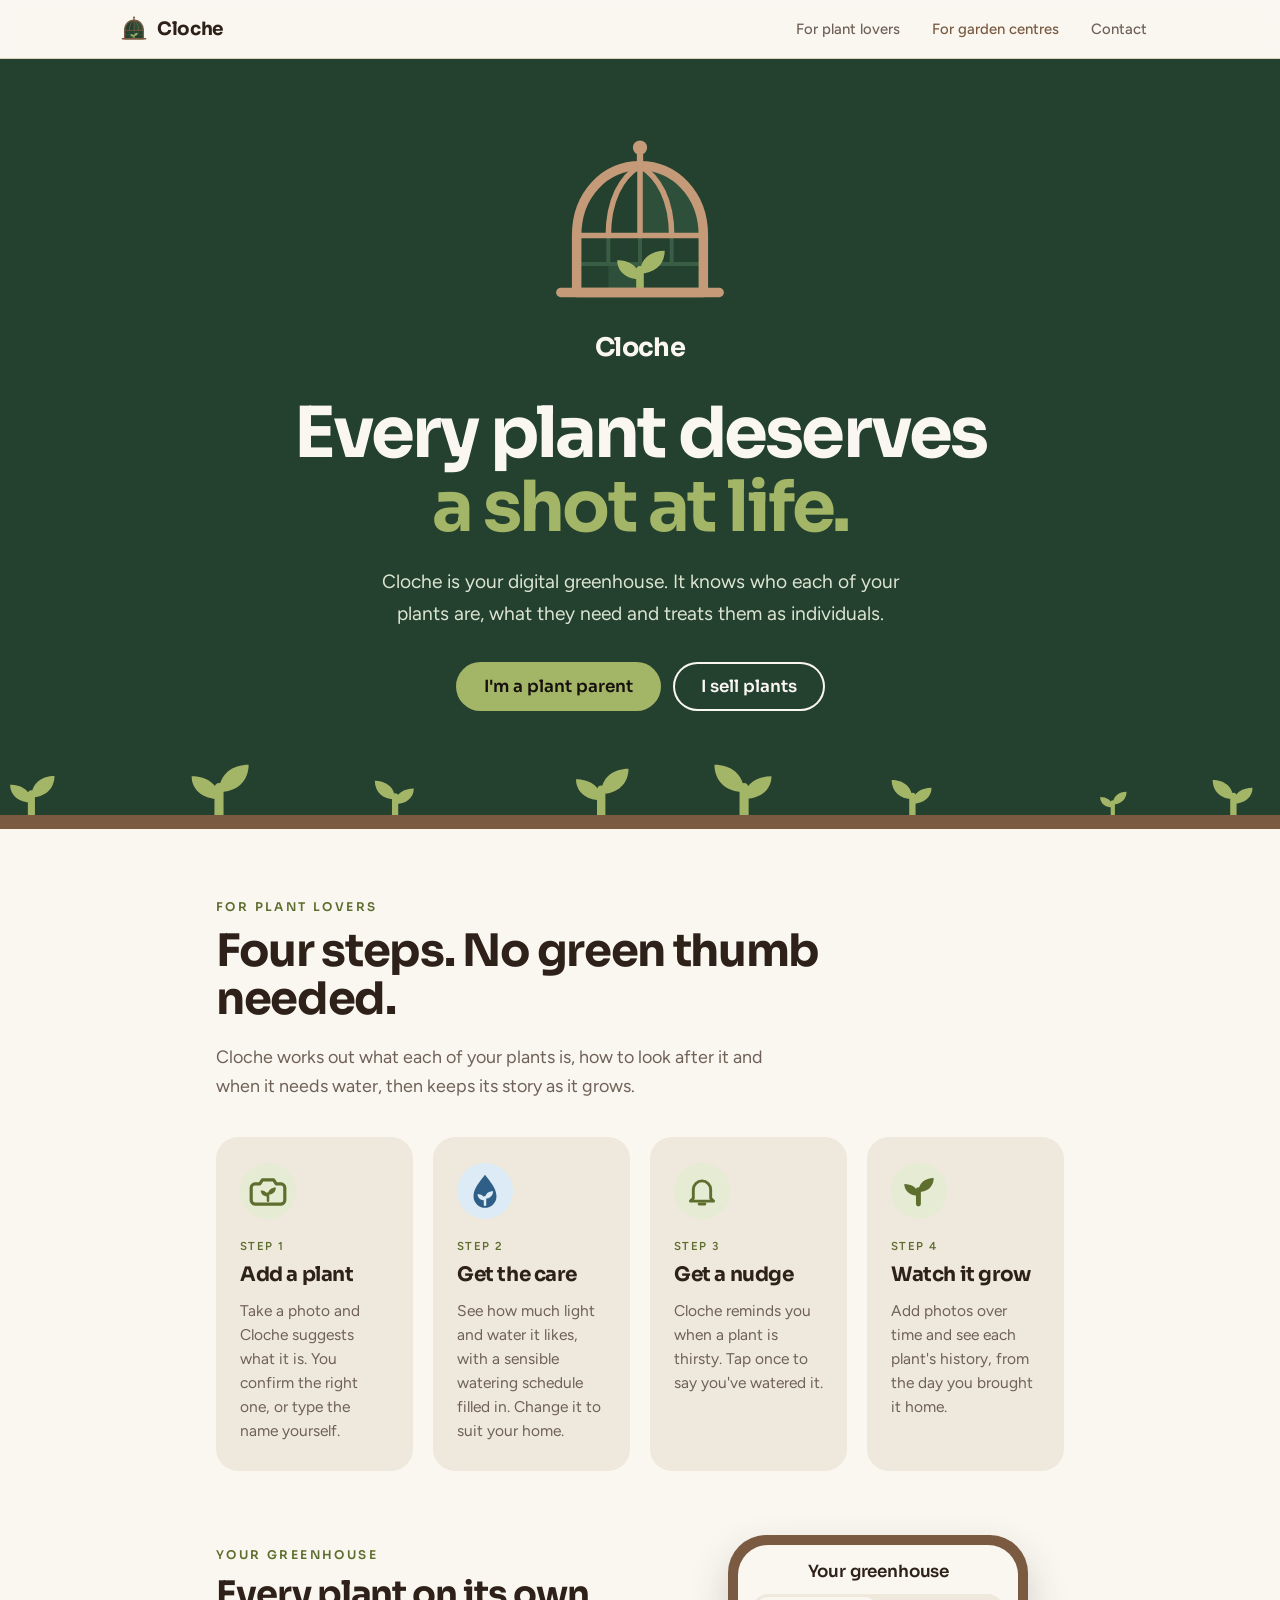
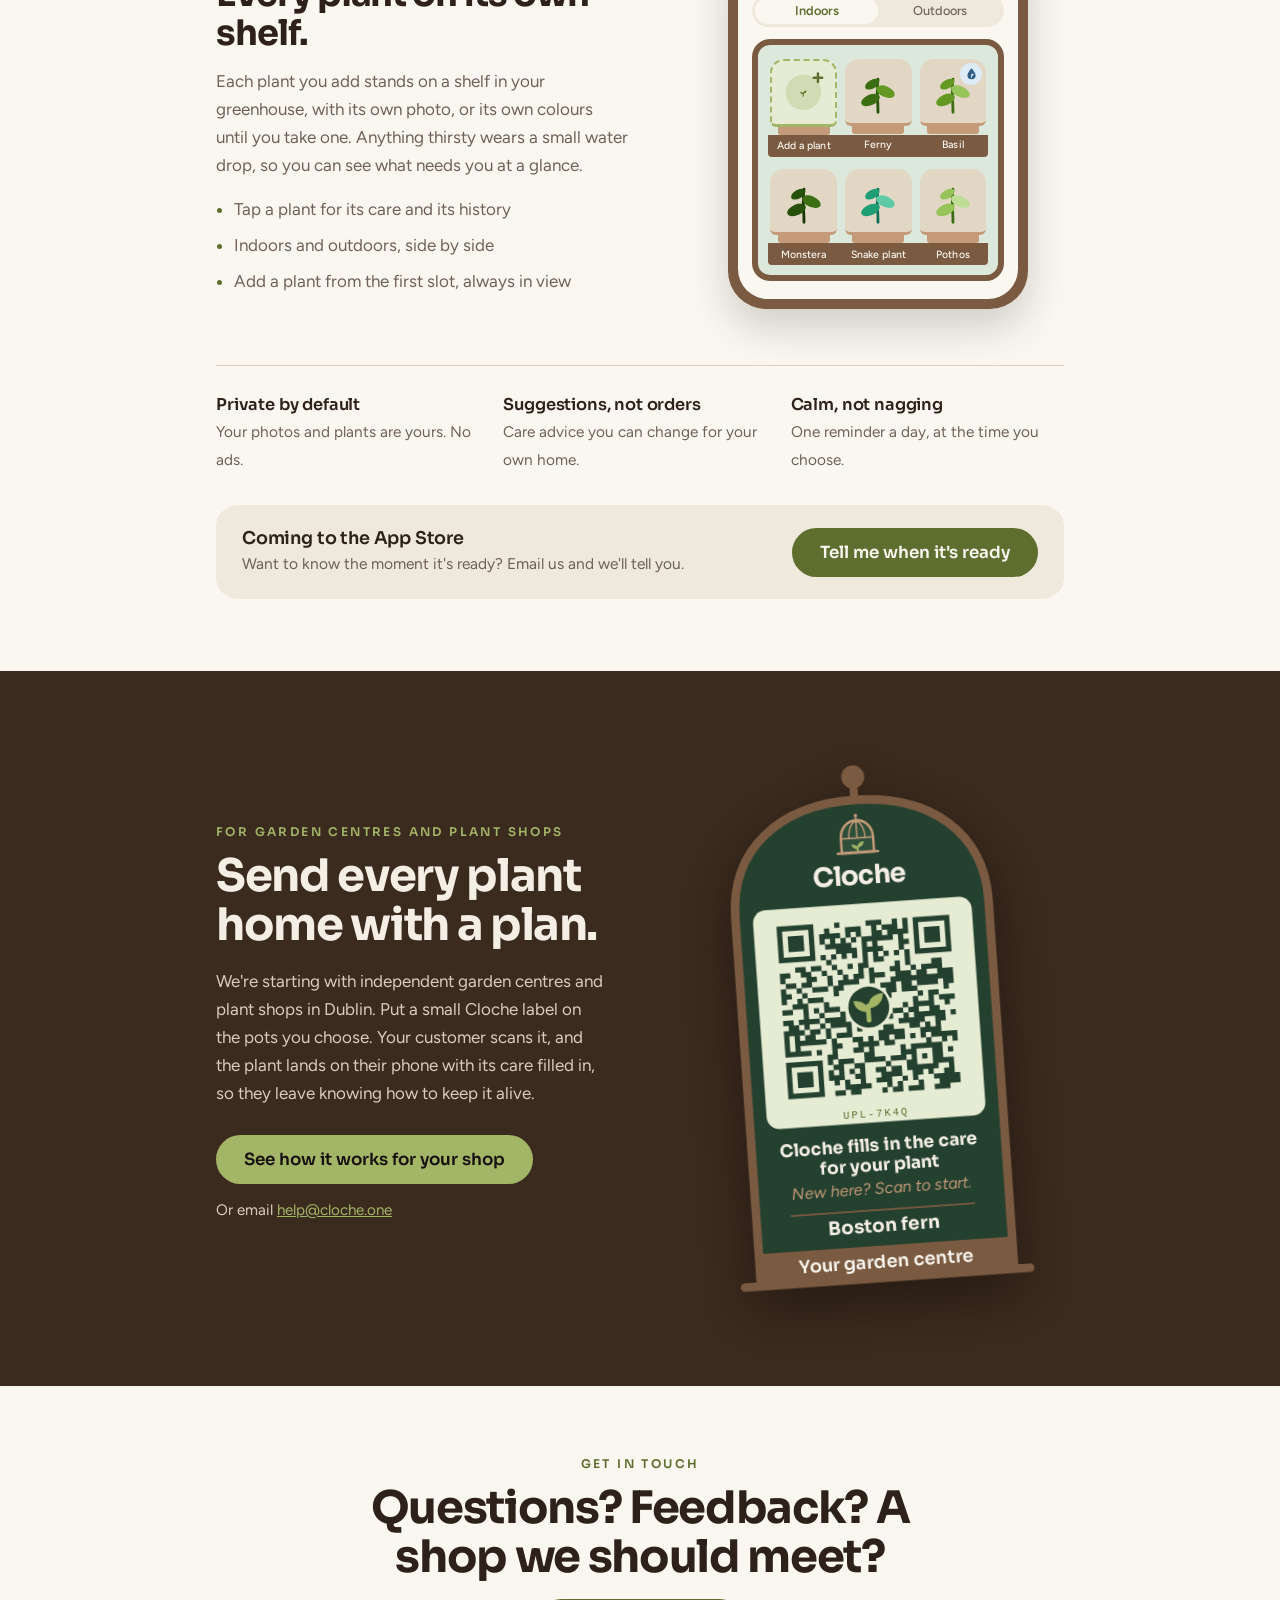
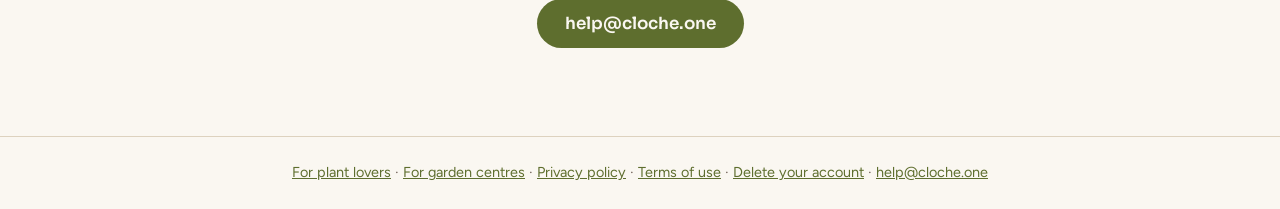
==== commit 213688d8: "Phase 2: terms of use, privacy update, care review tab New /terms/ page, linked from the home and pr" ====
--- a/index.html
+++ b/index.html
@@ -228,7 +228,7 @@
 </section>
 </main>
 <footer>
-  <a href="/#plants">For plant lovers</a> &middot; <a href="/garden-centres/">For garden centres</a> &middot; <a href="/privacy/">Privacy policy</a> &middot; <a href="/delete-account/">Delete your account</a> &middot; <a href="mailto:help@cloche.one">help@cloche.one</a>
+  <a href="/#plants">For plant lovers</a> &middot; <a href="/garden-centres/">For garden centres</a> &middot; <a href="/privacy/">Privacy policy</a> &middot; <a href="/terms/">Terms of use</a> &middot; <a href="/delete-account/">Delete your account</a> &middot; <a href="mailto:help@cloche.one">help@cloche.one</a>
 </footer>
 <script>
 (function () {
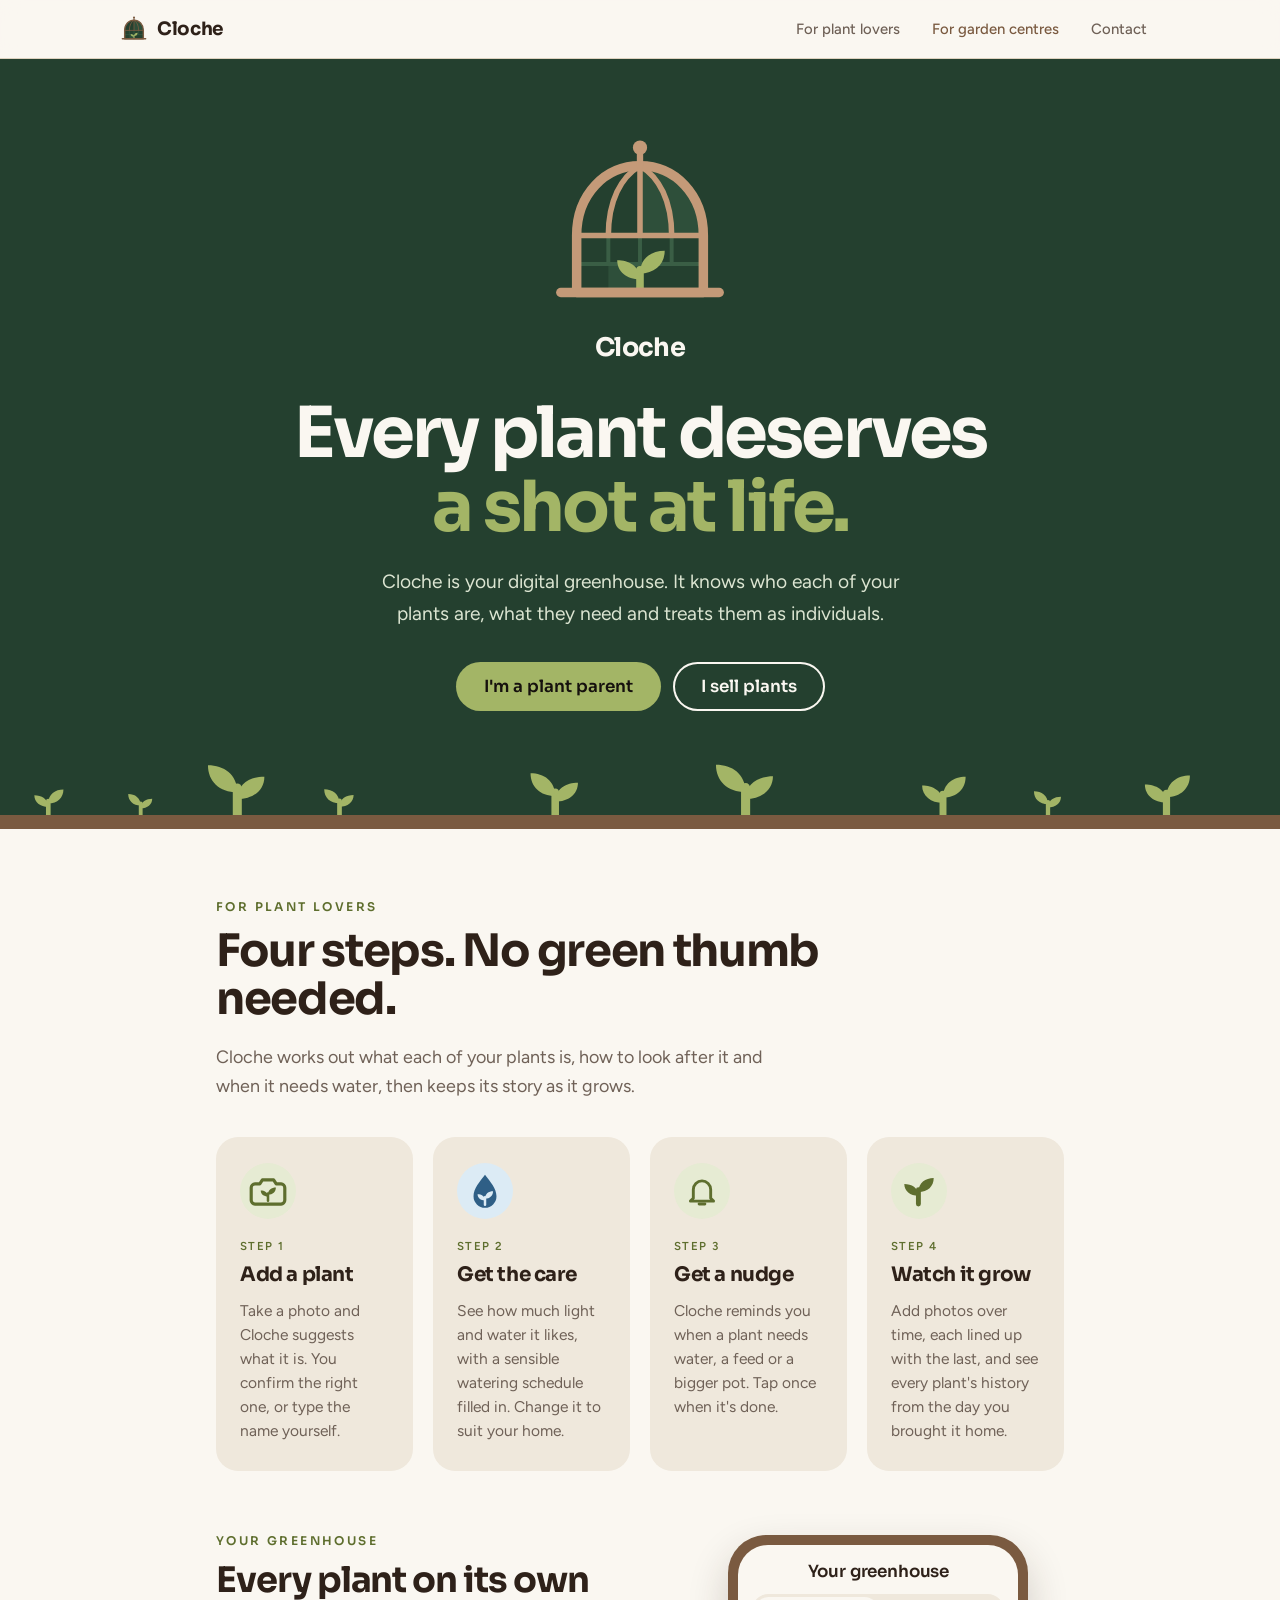
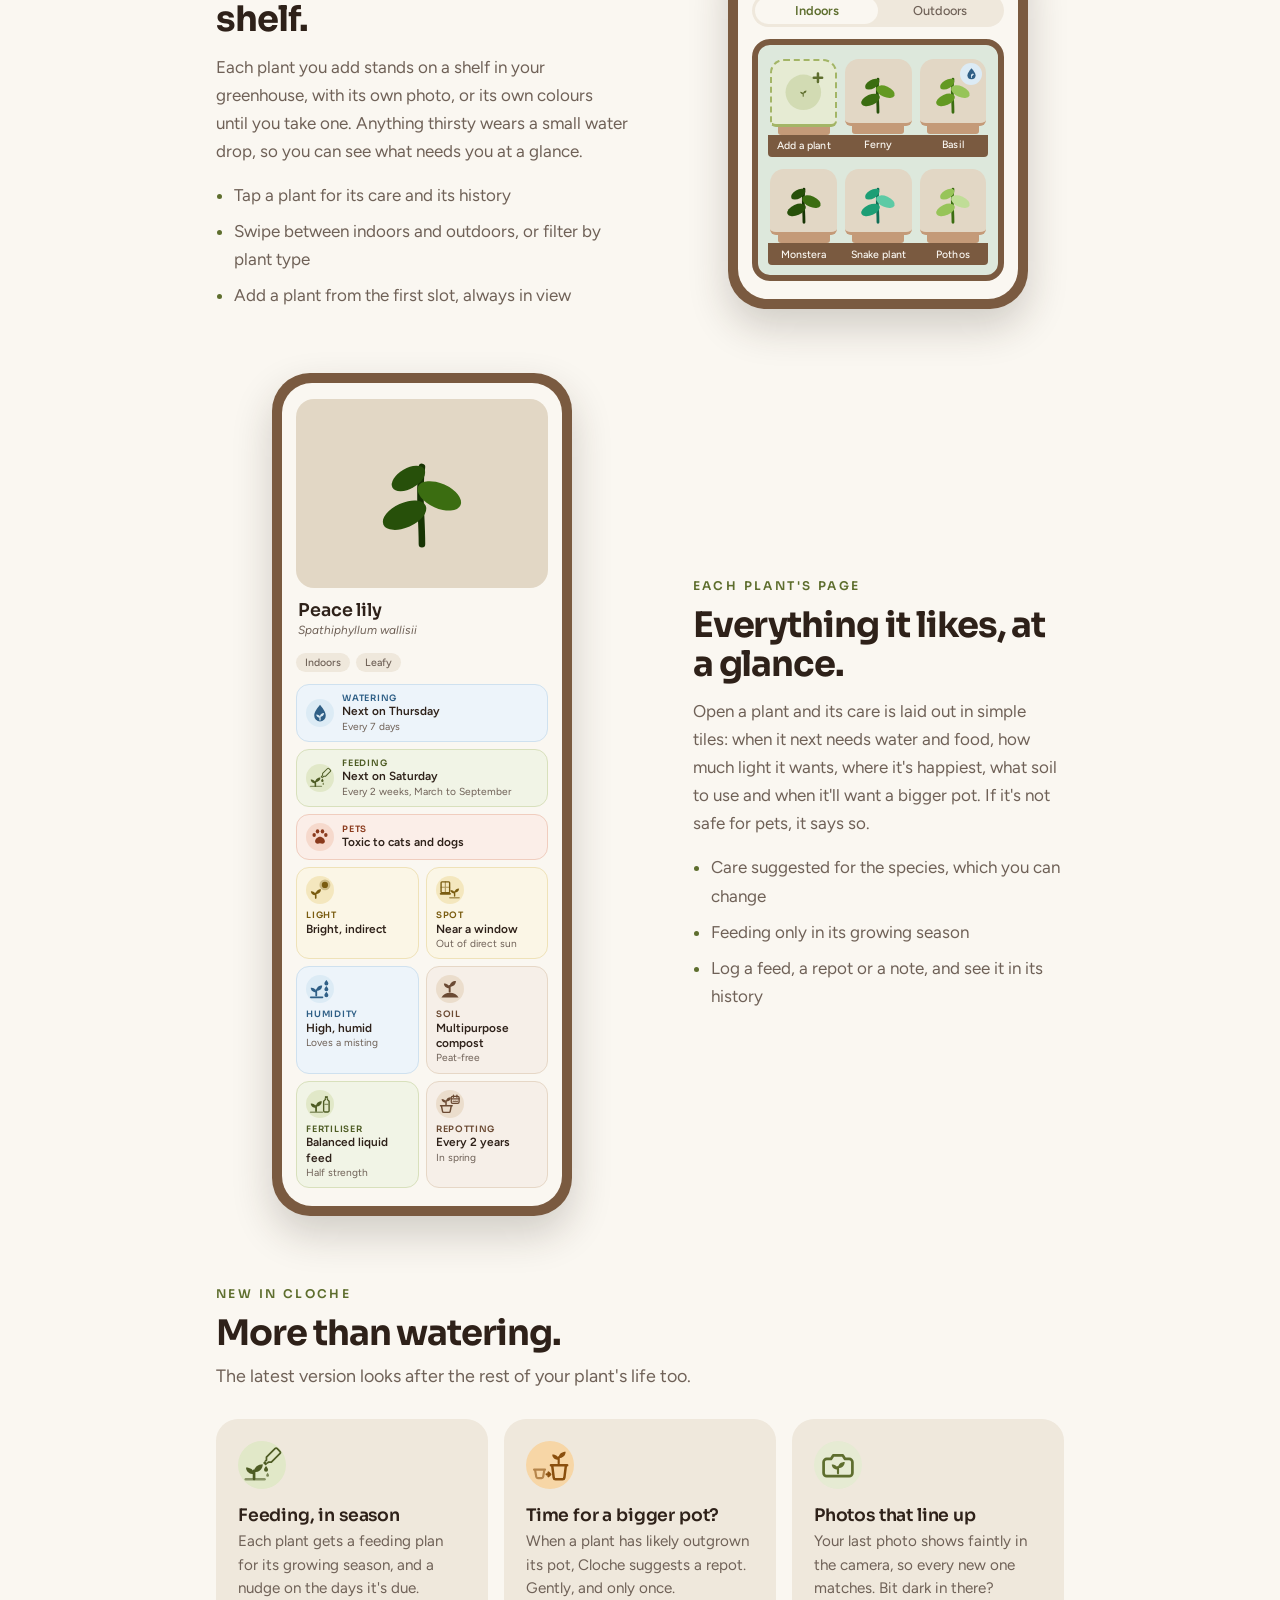
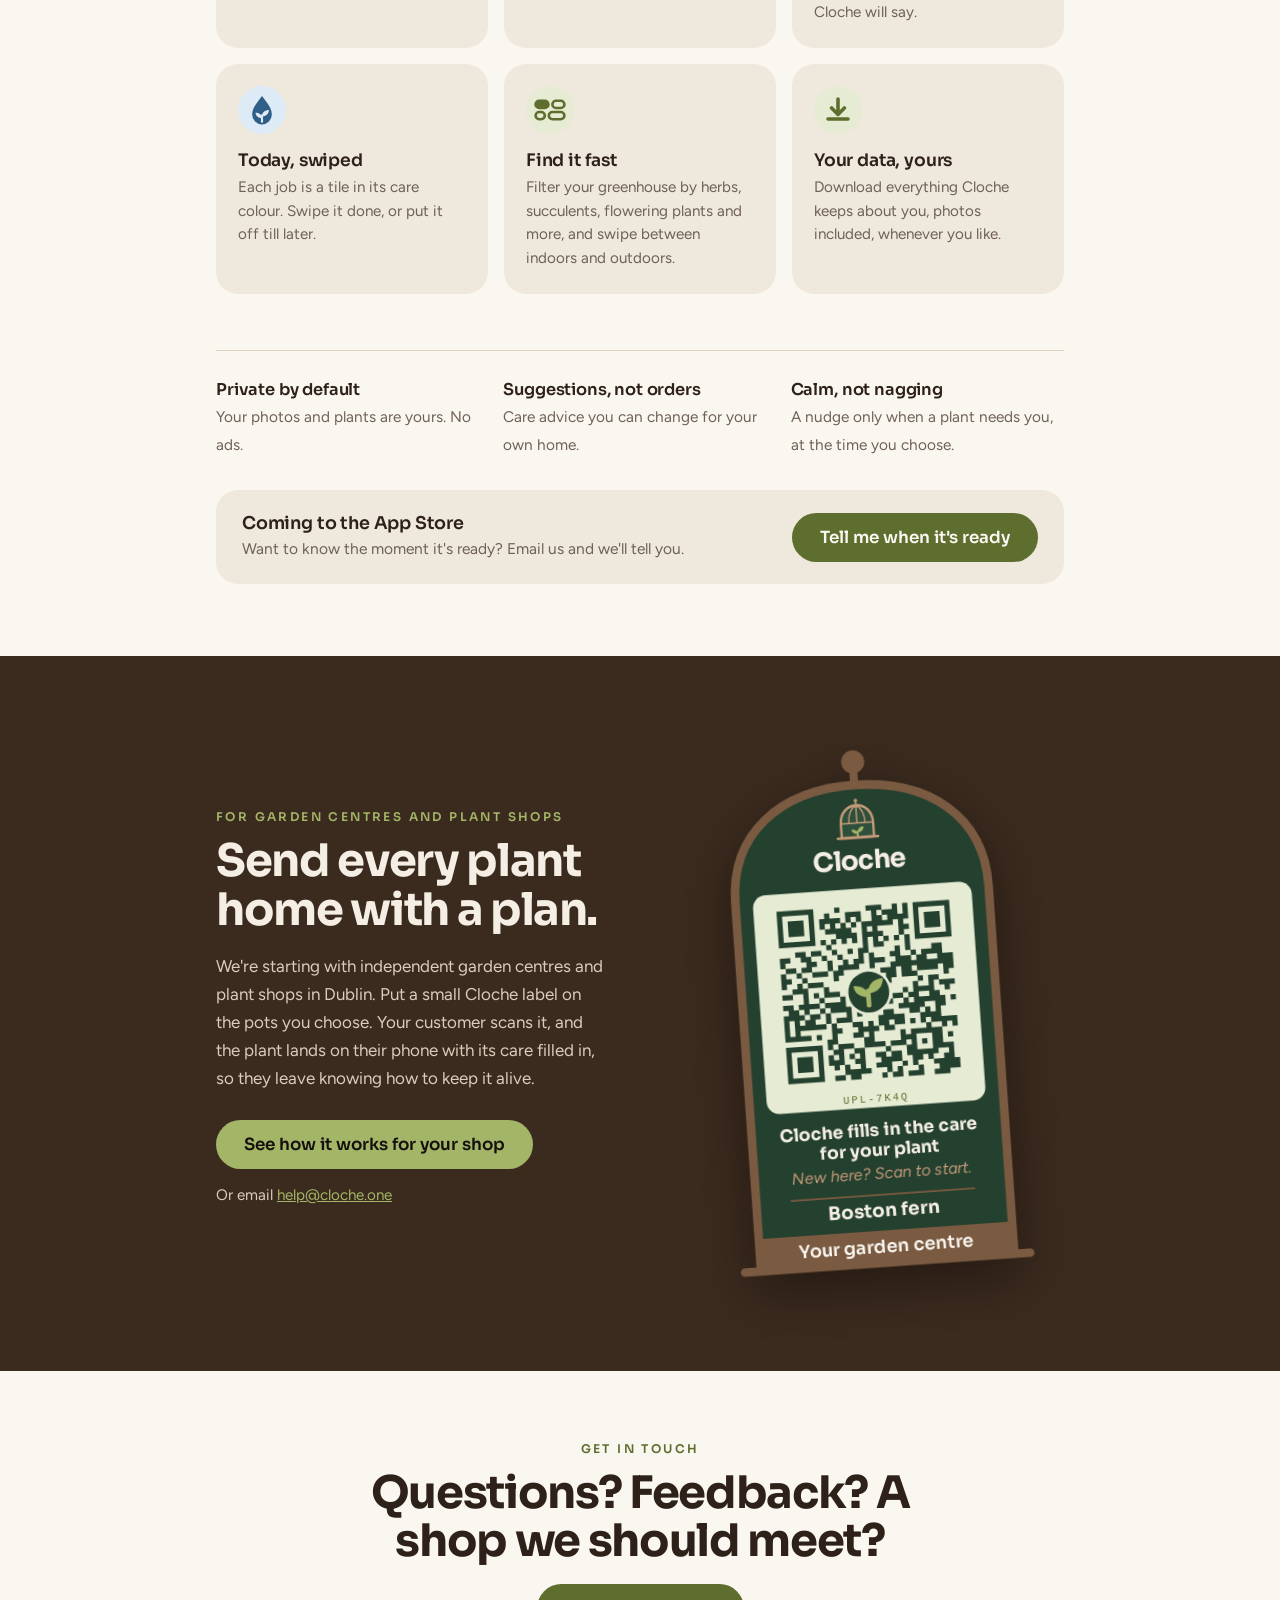
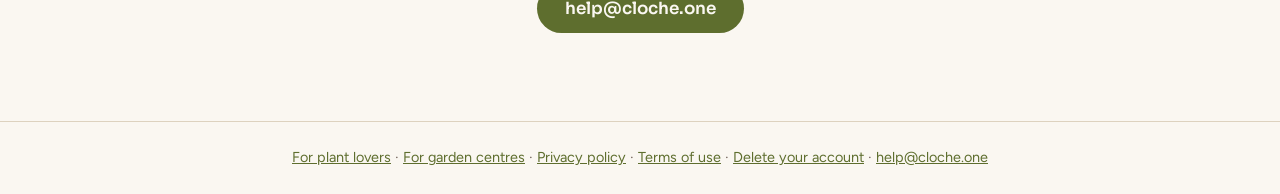
==== commit 0d3fef66: "Home page: each plant's page with the care icons, and what's new in 1.1 Co-Authored-By: Claude Opus " ====
--- a/index.html
+++ b/index.html
@@ -121,6 +121,44 @@
   .soon { margin-top:32px; background:var(--card); border-radius:22px; padding:22px 26px; display:flex; flex-wrap:wrap; gap:14px 28px; align-items:center; justify-content:space-between; }
   .soon strong { display:block; font:600 1.1rem "Sora", sans-serif; letter-spacing:-.01em; }
   .soon span { color:var(--muted); font-size:.97rem; }
+
+  /* A plant's page, drawn as the app draws it: care tiles with the app's own icons */
+  :root { --c-water-t:#EDF4FA; --c-water-e:#CFE1EF; --c-water-i:#2F5F86; --c-sun-t:#FBF6E6; --c-sun-e:#EFE2B8; --c-sun-i:#7A5C10; --c-earth-t:#F6EFE8; --c-earth-e:#E6D7C6; --c-earth-i:#6B4A33; --c-feed-t:#F1F4E6; --c-feed-e:#D8E0BC; --c-feed-i:#4E5C24; --c-caution-t:#FBEEE8; --c-caution-e:#F0CDBE; --c-caution-i:#8A3A1C; }
+  @media (prefers-color-scheme: dark) { :root { --c-water-t:#141E26; --c-water-e:#24384A; --c-water-i:#9CC4E4; --c-sun-t:#1F1A10; --c-sun-e:#3B3220; --c-sun-i:#E3C677; --c-earth-t:#1F1712; --c-earth-e:#3A2C21; --c-earth-i:#D9B796; --c-feed-t:#191D11; --c-feed-e:#323B21; --c-feed-i:#B7C77E; --c-caution-t:#24130E; --c-caution-e:#4A2A1F; --c-caution-i:#F2A98C; } }
+  .ci-d { display:none; }
+  @media (prefers-color-scheme: dark) { .ci-l { display:none; } .ci-d { display:block; } }
+  @media (min-width: 860px) { .gh.flip .ghmock { order:-1; } }
+  .pp .hero-tile { aspect-ratio:4/3; border-radius:18px; background:var(--drawing); display:grid; place-items:center; }
+  .pp .hero-tile .pl { width:46%; height:auto; }
+  @media (prefers-color-scheme: dark) { .pp .hero-tile .pl { filter:brightness(1.75) saturate(.95); } }
+  .pp .nmrow { display:flex; flex-direction:column; gap:0; padding:0 2px; }
+  .pp .pn { font:600 1.1rem/1.2 "Sora", sans-serif; letter-spacing:-.01em; }
+  .pp .sn { font-size:.74rem; font-style:italic; color:var(--muted); }
+  .pp .pills { display:flex; gap:6px; }
+  .pp .pill { font:500 .66rem "Figtree", sans-serif; padding:3px 9px; border-radius:999px; background:var(--card); color:var(--muted); }
+  .pp .grid { display:grid; grid-template-columns:1fr 1fr; gap:7px; }
+  .ct { display:flex; gap:8px; align-items:flex-start; border-radius:13px; padding:8px 9px; border:1px solid; min-width:0; }
+  .ct:not(.wide) { flex-direction:column; gap:6px; }
+  .ct.wide { grid-column:1 / -1; align-items:center; }
+  .ct .cd { flex:0 0 auto; width:28px; height:28px; }
+  .ct .ci { width:28px; height:28px; }
+  .ct .tx { display:flex; flex-direction:column; min-width:0; }
+  .ct .lb { font:600 .55rem/1.3 "Sora", sans-serif; letter-spacing:.08em; text-transform:uppercase; }
+  .ct .hd { font:600 .74rem/1.3 "Figtree", sans-serif; color:var(--text); }
+  .ct .dt { font-size:.64rem; line-height:1.3; color:var(--muted); }
+  .ct.water { background:var(--c-water-t); border-color:var(--c-water-e); } .ct.water .lb { color:var(--c-water-i); }
+  .ct.sun { background:var(--c-sun-t); border-color:var(--c-sun-e); } .ct.sun .lb { color:var(--c-sun-i); }
+  .ct.earth { background:var(--c-earth-t); border-color:var(--c-earth-e); } .ct.earth .lb { color:var(--c-earth-i); }
+  .ct.feed { background:var(--c-feed-t); border-color:var(--c-feed-e); } .ct.feed .lb { color:var(--c-feed-i); }
+  .ct.caution { background:var(--c-caution-t); border-color:var(--c-caution-e); } .ct.caution .lb { color:var(--c-caution-i); }
+  /* New in Cloche */
+  .new { margin-top:72px; }
+  .new h3.big { font-size:clamp(1.6rem, 4vw, 2.2rem); line-height:1.1; letter-spacing:-.03em; margin-bottom:8px; }
+  .feats { display:grid; gap:16px; grid-template-columns:repeat(auto-fit, minmax(220px, 1fr)); margin:28px 0 0; padding:0; list-style:none; }
+  .feats li { background:var(--card); border-radius:22px; padding:22px 22px 24px; display:flex; flex-direction:column; gap:4px; }
+  .feats .ci { width:48px; height:48px; margin-bottom:12px; }
+  .feats h4 { font:600 1.08rem/1.25 "Sora", sans-serif; letter-spacing:-.01em; margin:0; }
+  .feats p { margin:0; color:var(--muted); font-size:.95rem; line-height:1.55; }
 </style>
 </head>
 <body>
@@ -149,8 +187,8 @@
   <ol class="steps">
     <li><span class="ico water"><svg class="w-light" xmlns="http://www.w3.org/2000/svg" viewBox="0 0 24 24" width="52" height="52" aria-hidden="true"><circle cx="12" cy="12" r="12" fill="#E6EBD3"/><g transform="translate(12 12) scale(0.8) translate(-12 -12)"><path d="M5 8.2 H7.6 L9 6 H15 L16.4 8.2 H19 a2 2 0 0 1 2 2 V17 a2 2 0 0 1 -2 2 H5 a2 2 0 0 1 -2 -2 V10.2 a2 2 0 0 1 2 -2 Z" fill="none" stroke="#5E6E2E" stroke-width="1.7" stroke-linejoin="round" stroke-linecap="round"/><g transform="translate(12 17.2) scale(0.27) translate(-60 -102)"><path d="M60 102 V87.6" stroke="#5E6E2E" stroke-width="5" stroke-linecap="round" fill="none"/><path d="M60 90 C60 80.4 67.2 75.6 75.6 75.6 C75.6 84 69.6 90 60 90 Z M60 93.6 C60 85.2 52.8 81.6 45.6 81.6 C45.6 88.8 51.6 93.6 60 93.6 Z" fill="#5E6E2E"/></g></g></svg><svg class="w-dark" xmlns="http://www.w3.org/2000/svg" viewBox="0 0 24 24" width="52" height="52" aria-hidden="true"><circle cx="12" cy="12" r="12" fill="#2C331C"/><g transform="translate(12 12) scale(0.8) translate(-12 -12)"><path d="M5 8.2 H7.6 L9 6 H15 L16.4 8.2 H19 a2 2 0 0 1 2 2 V17 a2 2 0 0 1 -2 2 H5 a2 2 0 0 1 -2 -2 V10.2 a2 2 0 0 1 2 -2 Z" fill="none" stroke="#A3B566" stroke-width="1.7" stroke-linejoin="round" stroke-linecap="round"/><g transform="translate(12 17.2) scale(0.27) translate(-60 -102)"><path d="M60 102 V87.6" stroke="#A3B566" stroke-width="5" stroke-linecap="round" fill="none"/><path d="M60 90 C60 80.4 67.2 75.6 75.6 75.6 C75.6 84 69.6 90 60 90 Z M60 93.6 C60 85.2 52.8 81.6 45.6 81.6 C45.6 88.8 51.6 93.6 60 93.6 Z" fill="#A3B566"/></g></g></svg></span><span class="n">Step 1</span><h3>Add a plant</h3><p>Take a photo and Cloche suggests what it is. You confirm the right one, or type the name yourself.</p></li>
     <li><span class="ico water"><svg class="w-light" xmlns="http://www.w3.org/2000/svg" viewBox="0 0 24 24" width="52" height="52" aria-hidden="true"><circle cx="12" cy="12" r="12" fill="#DCEBF5"/><g transform="translate(12 12) scale(0.82) translate(-12 -12)"><path d="M12 3.5 C9.4 7 6 10.6 6 14.8 a6 6 0 0 0 12 0 C18 10.6 14.6 7 12 3.5 Z" fill="#2F5F86"/><g transform="translate(12 19.2) scale(0.27) translate(-60 -102)"><path d="M60 102 V87.6" stroke="#DCEBF5" stroke-width="4.8" stroke-linecap="round" fill="none"/><path d="M60 90 C60 80.4 67.2 75.6 75.6 75.6 C75.6 84 69.6 90 60 90 Z M60 93.6 C60 85.2 52.8 81.6 45.6 81.6 C45.6 88.8 51.6 93.6 60 93.6 Z" fill="#DCEBF5"/></g></g></svg><svg class="w-dark" xmlns="http://www.w3.org/2000/svg" viewBox="0 0 24 24" width="52" height="52" aria-hidden="true"><circle cx="12" cy="12" r="12" fill="#1E2F3B"/><g transform="translate(12 12) scale(0.82) translate(-12 -12)"><path d="M12 3.5 C9.4 7 6 10.6 6 14.8 a6 6 0 0 0 12 0 C18 10.6 14.6 7 12 3.5 Z" fill="#9CC4E4"/><g transform="translate(12 19.2) scale(0.27) translate(-60 -102)"><path d="M60 102 V87.6" stroke="#1E2F3B" stroke-width="4.8" stroke-linecap="round" fill="none"/><path d="M60 90 C60 80.4 67.2 75.6 75.6 75.6 C75.6 84 69.6 90 60 90 Z M60 93.6 C60 85.2 52.8 81.6 45.6 81.6 C45.6 88.8 51.6 93.6 60 93.6 Z" fill="#1E2F3B"/></g></g></svg></span><span class="n">Step 2</span><h3>Get the care</h3><p>See how much light and water it likes, with a sensible watering schedule filled in. Change it to suit your home.</p></li>
-    <li><span class="ico water"><svg class="w-light" xmlns="http://www.w3.org/2000/svg" viewBox="0 0 24 24" width="52" height="52" aria-hidden="true"><circle cx="12" cy="12" r="12" fill="#E6EBD3"/><g transform="translate(12 12) scale(0.62) translate(-12 -12)" fill="none" stroke="#5E6E2E" stroke-width="2" stroke-linecap="round" stroke-linejoin="round"><path d="M6 17V11a6 6 0 0 1 12 0v6l2 2H4z"/><path d="M10 21h4"/></g></svg><svg class="w-dark" xmlns="http://www.w3.org/2000/svg" viewBox="0 0 24 24" width="52" height="52" aria-hidden="true"><circle cx="12" cy="12" r="12" fill="#2C331C"/><g transform="translate(12 12) scale(0.62) translate(-12 -12)" fill="none" stroke="#A3B566" stroke-width="2" stroke-linecap="round" stroke-linejoin="round"><path d="M6 17V11a6 6 0 0 1 12 0v6l2 2H4z"/><path d="M10 21h4"/></g></svg></span><span class="n">Step 3</span><h3>Get a nudge</h3><p>Cloche reminds you when a plant is thirsty. Tap once to say you've watered it.</p></li>
-    <li><span class="ico water"><svg class="w-light" xmlns="http://www.w3.org/2000/svg" viewBox="0 0 24 24" width="52" height="52" aria-hidden="true"><circle cx="12" cy="12" r="12" fill="#E6EBD3"/><g transform="translate(12 12) scale(0.42) translate(-60.6 -88.8)"><path d="M60 102 V87.6" stroke="#5E6E2E" stroke-width="5" stroke-linecap="round" fill="none"/><path d="M60 90 C60 80.4 67.2 75.6 75.6 75.6 C75.6 84 69.6 90 60 90 Z M60 93.6 C60 85.2 52.8 81.6 45.6 81.6 C45.6 88.8 51.6 93.6 60 93.6 Z" fill="#5E6E2E"/></g></svg><svg class="w-dark" xmlns="http://www.w3.org/2000/svg" viewBox="0 0 24 24" width="52" height="52" aria-hidden="true"><circle cx="12" cy="12" r="12" fill="#2C331C"/><g transform="translate(12 12) scale(0.42) translate(-60.6 -88.8)"><path d="M60 102 V87.6" stroke="#A3B566" stroke-width="5" stroke-linecap="round" fill="none"/><path d="M60 90 C60 80.4 67.2 75.6 75.6 75.6 C75.6 84 69.6 90 60 90 Z M60 93.6 C60 85.2 52.8 81.6 45.6 81.6 C45.6 88.8 51.6 93.6 60 93.6 Z" fill="#A3B566"/></g></svg></span><span class="n">Step 4</span><h3>Watch it grow</h3><p>Add photos over time and see each plant's history, from the day you brought it home.</p></li>
+    <li><span class="ico water"><svg class="w-light" xmlns="http://www.w3.org/2000/svg" viewBox="0 0 24 24" width="52" height="52" aria-hidden="true"><circle cx="12" cy="12" r="12" fill="#E6EBD3"/><g transform="translate(12 12) scale(0.62) translate(-12 -12)" fill="none" stroke="#5E6E2E" stroke-width="2" stroke-linecap="round" stroke-linejoin="round"><path d="M6 17V11a6 6 0 0 1 12 0v6l2 2H4z"/><path d="M10 21h4"/></g></svg><svg class="w-dark" xmlns="http://www.w3.org/2000/svg" viewBox="0 0 24 24" width="52" height="52" aria-hidden="true"><circle cx="12" cy="12" r="12" fill="#2C331C"/><g transform="translate(12 12) scale(0.62) translate(-12 -12)" fill="none" stroke="#A3B566" stroke-width="2" stroke-linecap="round" stroke-linejoin="round"><path d="M6 17V11a6 6 0 0 1 12 0v6l2 2H4z"/><path d="M10 21h4"/></g></svg></span><span class="n">Step 3</span><h3>Get a nudge</h3><p>Cloche reminds you when a plant needs water, a feed or a bigger pot. Tap once when it's done.</p></li>
+    <li><span class="ico water"><svg class="w-light" xmlns="http://www.w3.org/2000/svg" viewBox="0 0 24 24" width="52" height="52" aria-hidden="true"><circle cx="12" cy="12" r="12" fill="#E6EBD3"/><g transform="translate(12 12) scale(0.42) translate(-60.6 -88.8)"><path d="M60 102 V87.6" stroke="#5E6E2E" stroke-width="5" stroke-linecap="round" fill="none"/><path d="M60 90 C60 80.4 67.2 75.6 75.6 75.6 C75.6 84 69.6 90 60 90 Z M60 93.6 C60 85.2 52.8 81.6 45.6 81.6 C45.6 88.8 51.6 93.6 60 93.6 Z" fill="#5E6E2E"/></g></svg><svg class="w-dark" xmlns="http://www.w3.org/2000/svg" viewBox="0 0 24 24" width="52" height="52" aria-hidden="true"><circle cx="12" cy="12" r="12" fill="#2C331C"/><g transform="translate(12 12) scale(0.42) translate(-60.6 -88.8)"><path d="M60 102 V87.6" stroke="#A3B566" stroke-width="5" stroke-linecap="round" fill="none"/><path d="M60 90 C60 80.4 67.2 75.6 75.6 75.6 C75.6 84 69.6 90 60 90 Z M60 93.6 C60 85.2 52.8 81.6 45.6 81.6 C45.6 88.8 51.6 93.6 60 93.6 Z" fill="#A3B566"/></g></svg></span><span class="n">Step 4</span><h3>Watch it grow</h3><p>Add photos over time, each lined up with the last, and see every plant's history from the day you brought it home.</p></li>
   </ol>
     <div class="gh">
       <div class="ghtext">
@@ -159,7 +197,7 @@
         <p>Each plant you add stands on a shelf in your greenhouse, with its own photo, or its own colours until you take one. Anything thirsty wears a small water drop, so you can see what needs you at a glance.</p>
         <ul>
           <li>Tap a plant for its care and its history</li>
-          <li>Indoors and outdoors, side by side</li>
+          <li>Swipe between indoors and outdoors, or filter by plant type</li>
           <li>Add a plant from the first slot, always in view</li>
         </ul>
       </div>
@@ -176,10 +214,81 @@
         </div>
       </div>
     </div>
+    <div class="gh flip">
+      <div class="ghtext">
+        <div class="eyebrow">Each plant's page</div>
+        <h3>Everything it likes, at a glance.</h3>
+        <p>Open a plant and its care is laid out in simple tiles: when it next needs water and food, how much light it wants, where it's happiest, what soil to use and when it'll want a bigger pot. If it's not safe for pets, it says so.</p>
+        <ul>
+          <li>Care suggested for the species, which you can change</li>
+          <li>Feeding only in its growing season</li>
+          <li>Log a feed, a repot or a note, and see it in its history</li>
+        </ul>
+      </div>
+      <div class="ghmock" role="img" aria-label="A plant's page in Cloche: a peace lily with tiles for watering, feeding, pets, light, spot, humidity, soil, fertiliser and repotting">
+        <div class="phone">
+          <div class="screen pp">
+            <div class="hero-tile"><svg class="pl" viewBox="0 0 60 60" fill="none" aria-hidden="true" style="--a:#173404;--b:#27500A;--c:#3B6D11"><path d="M30 56 C30 40 28 30 30 16" stroke="var(--a)" stroke-width="3.4" stroke-linecap="round"/><ellipse cx="21" cy="41" rx="12" ry="6.4" transform="rotate(-24 21 41)" fill="var(--b)"/><ellipse cx="39" cy="31" rx="12" ry="6.4" transform="rotate(24 39 31)" fill="var(--c)"/><ellipse cx="23" cy="22" rx="9.5" ry="5.2" transform="rotate(-30 23 22)" fill="var(--b)"/></svg></div>
+            <div class="nmrow"><span class="pn">Peace lily</span><span class="sn">Spathiphyllum wallisii</span></div>
+            <div class="pills"><span class="pill">Indoors</span><span class="pill">Leafy</span></div>
+            <div class="grid">
+              <div class="ct water wide"><span class="cd"><svg class="ci ci-l" xmlns="http://www.w3.org/2000/svg" viewBox="0 0 24 24" aria-hidden="true"><circle cx="12" cy="12" r="12" fill="#DCEBF5"/><g transform="translate(12 12) scale(0.82) translate(-12 -12)"><path d="M12 3.5 C9.4 7 6 10.6 6 14.8 a6 6 0 0 0 12 0 C18 10.6 14.6 7 12 3.5 Z" fill="#2F5F86"/><g transform="translate(12 19.2) scale(0.27) translate(-60 -102)"><path d="M60 102 V87.6" stroke="#DCEBF5" stroke-width="4.8" stroke-linecap="round" fill="none"/><path d="M60 90 C60 80.4 67.2 75.6 75.6 75.6 C75.6 84 69.6 90 60 90 Z M60 93.6 C60 85.2 52.8 81.6 45.6 81.6 C45.6 88.8 51.6 93.6 60 93.6 Z" fill="#DCEBF5"/></g></g></svg>
+<svg class="ci ci-d" xmlns="http://www.w3.org/2000/svg" viewBox="0 0 24 24" aria-hidden="true"><circle cx="12" cy="12" r="12" fill="#1E2F3B"/><g transform="translate(12 12) scale(0.82) translate(-12 -12)"><path d="M12 3.5 C9.4 7 6 10.6 6 14.8 a6 6 0 0 0 12 0 C18 10.6 14.6 7 12 3.5 Z" fill="#9CC4E4"/><g transform="translate(12 19.2) scale(0.27) translate(-60 -102)"><path d="M60 102 V87.6" stroke="#1E2F3B" stroke-width="4.8" stroke-linecap="round" fill="none"/><path d="M60 90 C60 80.4 67.2 75.6 75.6 75.6 C75.6 84 69.6 90 60 90 Z M60 93.6 C60 85.2 52.8 81.6 45.6 81.6 C45.6 88.8 51.6 93.6 60 93.6 Z" fill="#1E2F3B"/></g></g></svg>
+</span><span class="tx"><span class="lb">Watering</span><span class="hd">Next on Thursday</span><span class="dt">Every 7 days</span></span></div>
+              <div class="ct feed wide"><span class="cd"><svg class="ci ci-l" xmlns="http://www.w3.org/2000/svg" viewBox="0 0 24 24" aria-hidden="true"><circle cx="12" cy="12" r="12" fill="#E1E8C8"/><g transform="translate(12 12) scale(0.78) translate(-12 -12)"><g transform="translate(18 7) rotate(-135) scale(0.74) translate(-19 -12)"><g><path d="M17.4 3.4h3.2v2.2h-3.2Z" fill="#4E5C24"/><path d="M17.8 5.6v1.6l-1.8 1.8v10.4a1.4 1.4 0 0 0 1.4 1.4h3.2a1.4 1.4 0 0 0 1.4-1.4V9l-1.8-1.8V5.6" fill="none" stroke="#4E5C24" stroke-width="1.5" stroke-linejoin="round"/></g></g><path d="M14.6 12.6c-.7 1-1.3 1.7-1.3 2.4a1.3 1.3 0 0 0 2.6 0c0-.7-.6-1.4-1.3-2.4Z" fill="#4E5C24"/><path d="M15.6 17c-.5.7-.9 1.2-.9 1.7a.9.9 0 0 0 1.8 0c0-.5-.4-1-.9-1.7Z" fill="#4E5C24" opacity="0.7"/><g transform="translate(1.2 10.8) scale(0.3571) translate(-44 -73.6)"><path d="M60 102 V87.6" stroke="#4E5C24" stroke-width="4.8" stroke-linecap="round" fill="none"/><path d="M60 90 C60 80.4 67.2 75.6 75.6 75.6 C75.6 84 69.6 90 60 90 Z M60 93.6 C60 85.2 52.8 81.6 45.6 81.6 C45.6 88.8 51.6 93.6 60 93.6 Z" fill="#4E5C24"/></g><path d="M1.6 21.2h12" fill="none" stroke="#4E5C24" stroke-width="1.6" stroke-linecap="round" stroke-linejoin="round" opacity="0.6"/></g></svg>
+<svg class="ci ci-d" xmlns="http://www.w3.org/2000/svg" viewBox="0 0 24 24" aria-hidden="true"><circle cx="12" cy="12" r="12" fill="#2C331C"/><g transform="translate(12 12) scale(0.78) translate(-12 -12)"><g transform="translate(18 7) rotate(-135) scale(0.74) translate(-19 -12)"><g><path d="M17.4 3.4h3.2v2.2h-3.2Z" fill="#B7C77E"/><path d="M17.8 5.6v1.6l-1.8 1.8v10.4a1.4 1.4 0 0 0 1.4 1.4h3.2a1.4 1.4 0 0 0 1.4-1.4V9l-1.8-1.8V5.6" fill="none" stroke="#B7C77E" stroke-width="1.5" stroke-linejoin="round"/></g></g><path d="M14.6 12.6c-.7 1-1.3 1.7-1.3 2.4a1.3 1.3 0 0 0 2.6 0c0-.7-.6-1.4-1.3-2.4Z" fill="#B7C77E"/><path d="M15.6 17c-.5.7-.9 1.2-.9 1.7a.9.9 0 0 0 1.8 0c0-.5-.4-1-.9-1.7Z" fill="#B7C77E" opacity="0.7"/><g transform="translate(1.2 10.8) scale(0.3571) translate(-44 -73.6)"><path d="M60 102 V87.6" stroke="#B7C77E" stroke-width="4.8" stroke-linecap="round" fill="none"/><path d="M60 90 C60 80.4 67.2 75.6 75.6 75.6 C75.6 84 69.6 90 60 90 Z M60 93.6 C60 85.2 52.8 81.6 45.6 81.6 C45.6 88.8 51.6 93.6 60 93.6 Z" fill="#B7C77E"/></g><path d="M1.6 21.2h12" fill="none" stroke="#B7C77E" stroke-width="1.6" stroke-linecap="round" stroke-linejoin="round" opacity="0.6"/></g></svg>
+</span><span class="tx"><span class="lb">Feeding</span><span class="hd">Next on Saturday</span><span class="dt">Every 2 weeks, March to September</span></span></div>
+              <div class="ct caution wide"><span class="cd"><svg class="ci ci-l" xmlns="http://www.w3.org/2000/svg" viewBox="0 0 24 24" aria-hidden="true"><circle cx="12" cy="12" r="12" fill="#F6D9CC"/><g transform="translate(12 12) scale(0.78) translate(-12 -12)"><path d="M12 11.6c-2.8 0-5.4 2.8-5.4 5.2 0 1.7 1.3 2.6 2.8 2.6 1 0 1.7-.5 2.6-.5s1.6.5 2.6.5c1.5 0 2.8-.9 2.8-2.6 0-2.4-2.6-5.2-5.4-5.2Z" fill="#8A3A1C"/><ellipse cx="5.6" cy="9.8" rx="1.9" ry="2.3" fill="#8A3A1C"/><ellipse cx="9.3" cy="5.8" rx="1.9" ry="2.4" fill="#8A3A1C"/><ellipse cx="14.7" cy="5.8" rx="1.9" ry="2.4" fill="#8A3A1C"/><ellipse cx="18.4" cy="9.8" rx="1.9" ry="2.3" fill="#8A3A1C"/></g></svg>
+<svg class="ci ci-d" xmlns="http://www.w3.org/2000/svg" viewBox="0 0 24 24" aria-hidden="true"><circle cx="12" cy="12" r="12" fill="#3D2219"/><g transform="translate(12 12) scale(0.78) translate(-12 -12)"><path d="M12 11.6c-2.8 0-5.4 2.8-5.4 5.2 0 1.7 1.3 2.6 2.8 2.6 1 0 1.7-.5 2.6-.5s1.6.5 2.6.5c1.5 0 2.8-.9 2.8-2.6 0-2.4-2.6-5.2-5.4-5.2Z" fill="#F2A98C"/><ellipse cx="5.6" cy="9.8" rx="1.9" ry="2.3" fill="#F2A98C"/><ellipse cx="9.3" cy="5.8" rx="1.9" ry="2.4" fill="#F2A98C"/><ellipse cx="14.7" cy="5.8" rx="1.9" ry="2.4" fill="#F2A98C"/><ellipse cx="18.4" cy="9.8" rx="1.9" ry="2.3" fill="#F2A98C"/></g></svg>
+</span><span class="tx"><span class="lb">Pets</span><span class="hd">Toxic to cats and dogs</span></span></div>
+              <div class="ct sun"><span class="cd"><svg class="ci ci-l" xmlns="http://www.w3.org/2000/svg" viewBox="0 0 24 24" aria-hidden="true"><circle cx="12" cy="12" r="12" fill="#F4E7BE"/><g transform="translate(12 12) scale(0.78) translate(-12 -12)"><circle cx="17.4" cy="6.4" r="6" fill="#7A5C10" opacity="0.32"/><circle cx="17.4" cy="6.4" r="3.4" fill="#7A5C10"/><g transform="translate(1.4 10.4) scale(0.3690) translate(-44 -73.6)"><path d="M60 102 V87.6" stroke="#7A5C10" stroke-width="4.8" stroke-linecap="round" fill="none"/><path d="M60 90 C60 80.4 67.2 75.6 75.6 75.6 C75.6 84 69.6 90 60 90 Z M60 93.6 C60 85.2 52.8 81.6 45.6 81.6 C45.6 88.8 51.6 93.6 60 93.6 Z" fill="#7A5C10"/></g></g></svg>
+<svg class="ci ci-d" xmlns="http://www.w3.org/2000/svg" viewBox="0 0 24 24" aria-hidden="true"><circle cx="12" cy="12" r="12" fill="#3A3020"/><g transform="translate(12 12) scale(0.78) translate(-12 -12)"><circle cx="17.4" cy="6.4" r="6" fill="#E3C677" opacity="0.32"/><circle cx="17.4" cy="6.4" r="3.4" fill="#E3C677"/><g transform="translate(1.4 10.4) scale(0.3690) translate(-44 -73.6)"><path d="M60 102 V87.6" stroke="#E3C677" stroke-width="4.8" stroke-linecap="round" fill="none"/><path d="M60 90 C60 80.4 67.2 75.6 75.6 75.6 C75.6 84 69.6 90 60 90 Z M60 93.6 C60 85.2 52.8 81.6 45.6 81.6 C45.6 88.8 51.6 93.6 60 93.6 Z" fill="#E3C677"/></g></g></svg>
+</span><span class="tx"><span class="lb">Light</span><span class="hd">Bright, indirect</span></span></div>
+              <div class="ct sun"><span class="cd"><svg class="ci ci-l" xmlns="http://www.w3.org/2000/svg" viewBox="0 0 24 24" aria-hidden="true"><circle cx="12" cy="12" r="12" fill="#F4E7BE"/><g transform="translate(12 12) scale(0.78) translate(-12 -12)"><rect x="2.2" y="3" width="9.4" height="12" rx="1" fill="none" stroke="#7A5C10" stroke-width="1.5"/><path d="M6.9 3v12M2.2 9h9.4" fill="none" stroke="#7A5C10" stroke-width="1.2" stroke-linecap="round" stroke-linejoin="round" opacity="0.6"/><path d="M1.6 16.2h10.6" fill="none" stroke="#7A5C10" stroke-width="1.8" stroke-linecap="round" stroke-linejoin="round"/><g transform="translate(12 9.6) scale(0.3155) translate(-44 -73.6)"><path d="M60 102 V87.6" stroke="#7A5C10" stroke-width="4.8" stroke-linecap="round" fill="none"/><path d="M60 90 C60 80.4 67.2 75.6 75.6 75.6 C75.6 84 69.6 90 60 90 Z M60 93.6 C60 85.2 52.8 81.6 45.6 81.6 C45.6 88.8 51.6 93.6 60 93.6 Z" fill="#7A5C10"/></g><path d="M11.8 20.6h10.2" fill="none" stroke="#7A5C10" stroke-width="1.6" stroke-linecap="round" stroke-linejoin="round" opacity="0.6"/></g></svg>
+<svg class="ci ci-d" xmlns="http://www.w3.org/2000/svg" viewBox="0 0 24 24" aria-hidden="true"><circle cx="12" cy="12" r="12" fill="#3A3020"/><g transform="translate(12 12) scale(0.78) translate(-12 -12)"><rect x="2.2" y="3" width="9.4" height="12" rx="1" fill="none" stroke="#E3C677" stroke-width="1.5"/><path d="M6.9 3v12M2.2 9h9.4" fill="none" stroke="#E3C677" stroke-width="1.2" stroke-linecap="round" stroke-linejoin="round" opacity="0.6"/><path d="M1.6 16.2h10.6" fill="none" stroke="#E3C677" stroke-width="1.8" stroke-linecap="round" stroke-linejoin="round"/><g transform="translate(12 9.6) scale(0.3155) translate(-44 -73.6)"><path d="M60 102 V87.6" stroke="#E3C677" stroke-width="4.8" stroke-linecap="round" fill="none"/><path d="M60 90 C60 80.4 67.2 75.6 75.6 75.6 C75.6 84 69.6 90 60 90 Z M60 93.6 C60 85.2 52.8 81.6 45.6 81.6 C45.6 88.8 51.6 93.6 60 93.6 Z" fill="#E3C677"/></g><path d="M11.8 20.6h10.2" fill="none" stroke="#E3C677" stroke-width="1.6" stroke-linecap="round" stroke-linejoin="round" opacity="0.6"/></g></svg>
+</span><span class="tx"><span class="lb">Spot</span><span class="hd">Near a window</span><span class="dt">Out of direct sun</span></span></div>
+              <div class="ct water"><span class="cd"><svg class="ci ci-l" xmlns="http://www.w3.org/2000/svg" viewBox="0 0 24 24" aria-hidden="true"><circle cx="12" cy="12" r="12" fill="#DCEBF5"/><g transform="translate(12 12) scale(0.78) translate(-12 -12)"><path d="M19 15c-1.2 1.6-2.2 2.7-2.2 3.8a2.2 2.2 0 0 0 4.4 0c0-1.1-1-2.2-2.2-3.8Z" fill="#2F5F86"/><path d="M19 8.6c-1.2 1.6-2.2 2.7-2.2 3.8a2.2 2.2 0 0 0 4.4 0c0-1.1-1-2.2-2.2-3.8Z" fill="#2F5F86"/><path d="M19 2.2c-1.2 1.6-2.2 2.7-2.2 3.8a2.2 2.2 0 0 0 4.4 0c0-1.1-1-2.2-2.2-3.8Z" fill="#2F5F86"/><g transform="translate(1.2 7.4) scale(0.4167) translate(-44 -73.6)"><path d="M60 102 V87.6" stroke="#2F5F86" stroke-width="4.8" stroke-linecap="round" fill="none"/><path d="M60 90 C60 80.4 67.2 75.6 75.6 75.6 C75.6 84 69.6 90 60 90 Z M60 93.6 C60 85.2 52.8 81.6 45.6 81.6 C45.6 88.8 51.6 93.6 60 93.6 Z" fill="#2F5F86"/></g><path d="M1.8 21.2h13" fill="none" stroke="#2F5F86" stroke-width="1.8" stroke-linecap="round" stroke-linejoin="round"/></g></svg>
+<svg class="ci ci-d" xmlns="http://www.w3.org/2000/svg" viewBox="0 0 24 24" aria-hidden="true"><circle cx="12" cy="12" r="12" fill="#1E2F3B"/><g transform="translate(12 12) scale(0.78) translate(-12 -12)"><path d="M19 15c-1.2 1.6-2.2 2.7-2.2 3.8a2.2 2.2 0 0 0 4.4 0c0-1.1-1-2.2-2.2-3.8Z" fill="#9CC4E4"/><path d="M19 8.6c-1.2 1.6-2.2 2.7-2.2 3.8a2.2 2.2 0 0 0 4.4 0c0-1.1-1-2.2-2.2-3.8Z" fill="#9CC4E4"/><path d="M19 2.2c-1.2 1.6-2.2 2.7-2.2 3.8a2.2 2.2 0 0 0 4.4 0c0-1.1-1-2.2-2.2-3.8Z" fill="#9CC4E4"/><g transform="translate(1.2 7.4) scale(0.4167) translate(-44 -73.6)"><path d="M60 102 V87.6" stroke="#9CC4E4" stroke-width="4.8" stroke-linecap="round" fill="none"/><path d="M60 90 C60 80.4 67.2 75.6 75.6 75.6 C75.6 84 69.6 90 60 90 Z M60 93.6 C60 85.2 52.8 81.6 45.6 81.6 C45.6 88.8 51.6 93.6 60 93.6 Z" fill="#9CC4E4"/></g><path d="M1.8 21.2h13" fill="none" stroke="#9CC4E4" stroke-width="1.8" stroke-linecap="round" stroke-linejoin="round"/></g></svg>
+</span><span class="tx"><span class="lb">Humidity</span><span class="hd">High, humid</span><span class="dt">Loves a misting</span></span></div>
+              <div class="ct earth"><span class="cd"><svg class="ci ci-l" xmlns="http://www.w3.org/2000/svg" viewBox="0 0 24 24" aria-hidden="true"><circle cx="12" cy="12" r="12" fill="#EBDDCC"/><g transform="translate(12 12) scale(0.78) translate(-12 -12)"><g transform="translate(4.6 2.4) scale(0.4405) translate(-44 -73.6)"><path d="M60 102 V87.6" stroke="#6B4A33" stroke-width="4.8" stroke-linecap="round" fill="none"/><path d="M60 90 C60 80.4 67.2 75.6 75.6 75.6 C75.6 84 69.6 90 60 90 Z M60 93.6 C60 85.2 52.8 81.6 45.6 81.6 C45.6 88.8 51.6 93.6 60 93.6 Z" fill="#6B4A33"/></g><path d="M2.6 21.4c1.8-3.4 5.2-5.2 9.4-5.2s7.6 1.8 9.4 5.2Z" fill="#6B4A33"/></g></svg>
+<svg class="ci ci-d" xmlns="http://www.w3.org/2000/svg" viewBox="0 0 24 24" aria-hidden="true"><circle cx="12" cy="12" r="12" fill="#35281E"/><g transform="translate(12 12) scale(0.78) translate(-12 -12)"><g transform="translate(4.6 2.4) scale(0.4405) translate(-44 -73.6)"><path d="M60 102 V87.6" stroke="#D9B796" stroke-width="4.8" stroke-linecap="round" fill="none"/><path d="M60 90 C60 80.4 67.2 75.6 75.6 75.6 C75.6 84 69.6 90 60 90 Z M60 93.6 C60 85.2 52.8 81.6 45.6 81.6 C45.6 88.8 51.6 93.6 60 93.6 Z" fill="#D9B796"/></g><path d="M2.6 21.4c1.8-3.4 5.2-5.2 9.4-5.2s7.6 1.8 9.4 5.2Z" fill="#D9B796"/></g></svg>
+</span><span class="tx"><span class="lb">Soil</span><span class="hd">Multipurpose compost</span><span class="dt">Peat-free</span></span></div>
+              <div class="ct feed"><span class="cd"><svg class="ci ci-l" xmlns="http://www.w3.org/2000/svg" viewBox="0 0 24 24" aria-hidden="true"><circle cx="12" cy="12" r="12" fill="#E1E8C8"/><g transform="translate(12 12) scale(0.78) translate(-12 -12)"><g><path d="M17.4 3.4h3.2v2.2h-3.2Z" fill="#4E5C24"/><path d="M17.8 5.6v1.6l-1.8 1.8v10.4a1.4 1.4 0 0 0 1.4 1.4h3.2a1.4 1.4 0 0 0 1.4-1.4V9l-1.8-1.8V5.6" fill="none" stroke="#4E5C24" stroke-width="1.5" stroke-linejoin="round"/></g><path d="M17.4 12.4h3.2" fill="none" stroke="#4E5C24" stroke-width="1.2" stroke-linecap="round" stroke-linejoin="round" opacity="0.6"/><g transform="translate(1.2 8.2) scale(0.4048) translate(-44 -73.6)"><path d="M60 102 V87.6" stroke="#4E5C24" stroke-width="4.8" stroke-linecap="round" fill="none"/><path d="M60 90 C60 80.4 67.2 75.6 75.6 75.6 C75.6 84 69.6 90 60 90 Z M60 93.6 C60 85.2 52.8 81.6 45.6 81.6 C45.6 88.8 51.6 93.6 60 93.6 Z" fill="#4E5C24"/></g><path d="M1.6 21h13" fill="none" stroke="#4E5C24" stroke-width="1.6" stroke-linecap="round" stroke-linejoin="round" opacity="0.6"/></g></svg>
+<svg class="ci ci-d" xmlns="http://www.w3.org/2000/svg" viewBox="0 0 24 24" aria-hidden="true"><circle cx="12" cy="12" r="12" fill="#2C331C"/><g transform="translate(12 12) scale(0.78) translate(-12 -12)"><g><path d="M17.4 3.4h3.2v2.2h-3.2Z" fill="#B7C77E"/><path d="M17.8 5.6v1.6l-1.8 1.8v10.4a1.4 1.4 0 0 0 1.4 1.4h3.2a1.4 1.4 0 0 0 1.4-1.4V9l-1.8-1.8V5.6" fill="none" stroke="#B7C77E" stroke-width="1.5" stroke-linejoin="round"/></g><path d="M17.4 12.4h3.2" fill="none" stroke="#B7C77E" stroke-width="1.2" stroke-linecap="round" stroke-linejoin="round" opacity="0.6"/><g transform="translate(1.2 8.2) scale(0.4048) translate(-44 -73.6)"><path d="M60 102 V87.6" stroke="#B7C77E" stroke-width="4.8" stroke-linecap="round" fill="none"/><path d="M60 90 C60 80.4 67.2 75.6 75.6 75.6 C75.6 84 69.6 90 60 90 Z M60 93.6 C60 85.2 52.8 81.6 45.6 81.6 C45.6 88.8 51.6 93.6 60 93.6 Z" fill="#B7C77E"/></g><path d="M1.6 21h13" fill="none" stroke="#B7C77E" stroke-width="1.6" stroke-linecap="round" stroke-linejoin="round" opacity="0.6"/></g></svg>
+</span><span class="tx"><span class="lb">Fertiliser</span><span class="hd">Balanced liquid feed</span><span class="dt">Half strength</span></span></div>
+              <div class="ct earth"><span class="cd"><svg class="ci ci-l" xmlns="http://www.w3.org/2000/svg" viewBox="0 0 24 24" aria-hidden="true"><circle cx="12" cy="12" r="12" fill="#EBDDCC"/><g transform="translate(12 12) scale(0.78) translate(-12 -12)"><g transform="translate(2.2 3.8) scale(0.3393) translate(-44 -73.6)"><path d="M60 102 V87.6" stroke="#6B4A33" stroke-width="4.8" stroke-linecap="round" fill="none"/><path d="M60 90 C60 80.4 67.2 75.6 75.6 75.6 C75.6 84 69.6 90 60 90 Z M60 93.6 C60 85.2 52.8 81.6 45.6 81.6 C45.6 88.8 51.6 93.6 60 93.6 Z" fill="#6B4A33"/></g><path d="M1.6 14h12.8M2.6 14l1.2 6.2a1.2 1.2 0 0 0 1.2 1h6a1.2 1.2 0 0 0 1.2-1L13.4 14" fill="none" stroke="#6B4A33" stroke-width="1.6" stroke-linecap="round" stroke-linejoin="round"/><rect x="13.4" y="3.6" width="8.6" height="7.8" rx="1.6" fill="none" stroke="#6B4A33" stroke-width="1.4"/><path d="M13.4 6.4h8.6M15.8 2.2v2.4M19.6 2.2v2.4" fill="none" stroke="#6B4A33" stroke-width="1.4" stroke-linecap="round" stroke-linejoin="round"/><path d="M15.4 9h1.2M17.6 9h1.2M19.8 9h.6" fill="none" stroke="#6B4A33" stroke-width="1.3" stroke-linecap="round" stroke-linejoin="round"/></g></svg>
+<svg class="ci ci-d" xmlns="http://www.w3.org/2000/svg" viewBox="0 0 24 24" aria-hidden="true"><circle cx="12" cy="12" r="12" fill="#35281E"/><g transform="translate(12 12) scale(0.78) translate(-12 -12)"><g transform="translate(2.2 3.8) scale(0.3393) translate(-44 -73.6)"><path d="M60 102 V87.6" stroke="#D9B796" stroke-width="4.8" stroke-linecap="round" fill="none"/><path d="M60 90 C60 80.4 67.2 75.6 75.6 75.6 C75.6 84 69.6 90 60 90 Z M60 93.6 C60 85.2 52.8 81.6 45.6 81.6 C45.6 88.8 51.6 93.6 60 93.6 Z" fill="#D9B796"/></g><path d="M1.6 14h12.8M2.6 14l1.2 6.2a1.2 1.2 0 0 0 1.2 1h6a1.2 1.2 0 0 0 1.2-1L13.4 14" fill="none" stroke="#D9B796" stroke-width="1.6" stroke-linecap="round" stroke-linejoin="round"/><rect x="13.4" y="3.6" width="8.6" height="7.8" rx="1.6" fill="none" stroke="#D9B796" stroke-width="1.4"/><path d="M13.4 6.4h8.6M15.8 2.2v2.4M19.6 2.2v2.4" fill="none" stroke="#D9B796" stroke-width="1.4" stroke-linecap="round" stroke-linejoin="round"/><path d="M15.4 9h1.2M17.6 9h1.2M19.8 9h.6" fill="none" stroke="#D9B796" stroke-width="1.3" stroke-linecap="round" stroke-linejoin="round"/></g></svg>
+</span><span class="tx"><span class="lb">Repotting</span><span class="hd">Every 2 years</span><span class="dt">In spring</span></span></div>
+            </div>
+          </div>
+        </div>
+      </div>
+    </div>
+    <div class="new">
+      <div class="eyebrow">New in Cloche</div>
+      <h3 class="big">More than watering.</h3>
+      <p class="lead">The latest version looks after the rest of your plant's life too.</p>
+      <ul class="feats">
+      <li><svg class="ci ci-l" xmlns="http://www.w3.org/2000/svg" viewBox="0 0 24 24" aria-hidden="true"><circle cx="12" cy="12" r="12" fill="#E1E8C8"/><g transform="translate(12 12) scale(0.78) translate(-12 -12)"><g transform="translate(18 7) rotate(-135) scale(0.74) translate(-19 -12)"><g><path d="M17.4 3.4h3.2v2.2h-3.2Z" fill="#4E5C24"/><path d="M17.8 5.6v1.6l-1.8 1.8v10.4a1.4 1.4 0 0 0 1.4 1.4h3.2a1.4 1.4 0 0 0 1.4-1.4V9l-1.8-1.8V5.6" fill="none" stroke="#4E5C24" stroke-width="1.5" stroke-linejoin="round"/></g></g><path d="M14.6 12.6c-.7 1-1.3 1.7-1.3 2.4a1.3 1.3 0 0 0 2.6 0c0-.7-.6-1.4-1.3-2.4Z" fill="#4E5C24"/><path d="M15.6 17c-.5.7-.9 1.2-.9 1.7a.9.9 0 0 0 1.8 0c0-.5-.4-1-.9-1.7Z" fill="#4E5C24" opacity="0.7"/><g transform="translate(1.2 10.8) scale(0.3571) translate(-44 -73.6)"><path d="M60 102 V87.6" stroke="#4E5C24" stroke-width="4.8" stroke-linecap="round" fill="none"/><path d="M60 90 C60 80.4 67.2 75.6 75.6 75.6 C75.6 84 69.6 90 60 90 Z M60 93.6 C60 85.2 52.8 81.6 45.6 81.6 C45.6 88.8 51.6 93.6 60 93.6 Z" fill="#4E5C24"/></g><path d="M1.6 21.2h12" fill="none" stroke="#4E5C24" stroke-width="1.6" stroke-linecap="round" stroke-linejoin="round" opacity="0.6"/></g></svg>
+<svg class="ci ci-d" xmlns="http://www.w3.org/2000/svg" viewBox="0 0 24 24" aria-hidden="true"><circle cx="12" cy="12" r="12" fill="#2C331C"/><g transform="translate(12 12) scale(0.78) translate(-12 -12)"><g transform="translate(18 7) rotate(-135) scale(0.74) translate(-19 -12)"><g><path d="M17.4 3.4h3.2v2.2h-3.2Z" fill="#B7C77E"/><path d="M17.8 5.6v1.6l-1.8 1.8v10.4a1.4 1.4 0 0 0 1.4 1.4h3.2a1.4 1.4 0 0 0 1.4-1.4V9l-1.8-1.8V5.6" fill="none" stroke="#B7C77E" stroke-width="1.5" stroke-linejoin="round"/></g></g><path d="M14.6 12.6c-.7 1-1.3 1.7-1.3 2.4a1.3 1.3 0 0 0 2.6 0c0-.7-.6-1.4-1.3-2.4Z" fill="#B7C77E"/><path d="M15.6 17c-.5.7-.9 1.2-.9 1.7a.9.9 0 0 0 1.8 0c0-.5-.4-1-.9-1.7Z" fill="#B7C77E" opacity="0.7"/><g transform="translate(1.2 10.8) scale(0.3571) translate(-44 -73.6)"><path d="M60 102 V87.6" stroke="#B7C77E" stroke-width="4.8" stroke-linecap="round" fill="none"/><path d="M60 90 C60 80.4 67.2 75.6 75.6 75.6 C75.6 84 69.6 90 60 90 Z M60 93.6 C60 85.2 52.8 81.6 45.6 81.6 C45.6 88.8 51.6 93.6 60 93.6 Z" fill="#B7C77E"/></g><path d="M1.6 21.2h12" fill="none" stroke="#B7C77E" stroke-width="1.6" stroke-linecap="round" stroke-linejoin="round" opacity="0.6"/></g></svg>
+<h4>Feeding, in season</h4><p>Each plant gets a feeding plan for its growing season, and a nudge on the days it's due.</p></li>
+      <li><svg class="ci ci-l" xmlns="http://www.w3.org/2000/svg" viewBox="0 0 24 24" aria-hidden="true"><circle cx="12" cy="12" r="12" fill="#F7D6A6"/><g transform="translate(12 12) scale(0.78) translate(-12 -12)"><path d="M1.8 15h7M2.4 15l.8 4.6a1 1 0 0 0 1 .8h2.4a1 1 0 0 0 1-.8l.8-4.6" fill="none" stroke="#8A4F0E" stroke-width="1.4" stroke-linecap="round" stroke-linejoin="round" opacity="0.6"/><path d="M9.8 18h2.4M11 16.8l1.2 1.2-1.2 1.2" fill="none" stroke="#8A4F0E" stroke-width="1.4" stroke-linecap="round" stroke-linejoin="round"/><g transform="translate(13 3) scale(0.2857) translate(-44 -73.6)"><path d="M60 102 V87.6" stroke="#8A4F0E" stroke-width="4.8" stroke-linecap="round" fill="none"/><path d="M60 90 C60 80.4 67.2 75.6 75.6 75.6 C75.6 84 69.6 90 60 90 Z M60 93.6 C60 85.2 52.8 81.6 45.6 81.6 C45.6 88.8 51.6 93.6 60 93.6 Z" fill="#8A4F0E"/></g><path d="M12.6 12.2h10.4M13.4 12.2l1 8a1.2 1.2 0 0 0 1.2 1h4.4a1.2 1.2 0 0 0 1.2-1l1-8" fill="none" stroke="#8A4F0E" stroke-width="1.6" stroke-linecap="round" stroke-linejoin="round"/></g></svg>
+<svg class="ci ci-d" xmlns="http://www.w3.org/2000/svg" viewBox="0 0 24 24" aria-hidden="true"><circle cx="12" cy="12" r="12" fill="#4D3012"/><g transform="translate(12 12) scale(0.78) translate(-12 -12)"><path d="M1.8 15h7M2.4 15l.8 4.6a1 1 0 0 0 1 .8h2.4a1 1 0 0 0 1-.8l.8-4.6" fill="none" stroke="#F0BC6E" stroke-width="1.4" stroke-linecap="round" stroke-linejoin="round" opacity="0.6"/><path d="M9.8 18h2.4M11 16.8l1.2 1.2-1.2 1.2" fill="none" stroke="#F0BC6E" stroke-width="1.4" stroke-linecap="round" stroke-linejoin="round"/><g transform="translate(13 3) scale(0.2857) translate(-44 -73.6)"><path d="M60 102 V87.6" stroke="#F0BC6E" stroke-width="4.8" stroke-linecap="round" fill="none"/><path d="M60 90 C60 80.4 67.2 75.6 75.6 75.6 C75.6 84 69.6 90 60 90 Z M60 93.6 C60 85.2 52.8 81.6 45.6 81.6 C45.6 88.8 51.6 93.6 60 93.6 Z" fill="#F0BC6E"/></g><path d="M12.6 12.2h10.4M13.4 12.2l1 8a1.2 1.2 0 0 0 1.2 1h4.4a1.2 1.2 0 0 0 1.2-1l1-8" fill="none" stroke="#F0BC6E" stroke-width="1.6" stroke-linecap="round" stroke-linejoin="round"/></g></svg>
+<h4>Time for a bigger pot?</h4><p>When a plant has likely outgrown its pot, Cloche suggests a repot. Gently, and only once.</p></li>
+      <li><svg class="ci ci-l" xmlns="http://www.w3.org/2000/svg" viewBox="0 0 24 24" aria-hidden="true"><circle cx="12" cy="12" r="12" fill="#E6EBD3"/><g transform="translate(12 12) scale(0.8) translate(-12 -12)"><path d="M5 8.2 H7.6 L9 6 H15 L16.4 8.2 H19 a2 2 0 0 1 2 2 V17 a2 2 0 0 1 -2 2 H5 a2 2 0 0 1 -2 -2 V10.2 a2 2 0 0 1 2 -2 Z" fill="none" stroke="#5E6E2E" stroke-width="1.7" stroke-linejoin="round" stroke-linecap="round"/><g transform="translate(12 17.2) scale(0.27) translate(-60 -102)"><path d="M60 102 V87.6" stroke="#5E6E2E" stroke-width="5" stroke-linecap="round" fill="none"/><path d="M60 90 C60 80.4 67.2 75.6 75.6 75.6 C75.6 84 69.6 90 60 90 Z M60 93.6 C60 85.2 52.8 81.6 45.6 81.6 C45.6 88.8 51.6 93.6 60 93.6 Z" fill="#5E6E2E"/></g></g></svg>
+<svg class="ci ci-d" xmlns="http://www.w3.org/2000/svg" viewBox="0 0 24 24" aria-hidden="true"><circle cx="12" cy="12" r="12" fill="#2C331C"/><g transform="translate(12 12) scale(0.8) translate(-12 -12)"><path d="M5 8.2 H7.6 L9 6 H15 L16.4 8.2 H19 a2 2 0 0 1 2 2 V17 a2 2 0 0 1 -2 2 H5 a2 2 0 0 1 -2 -2 V10.2 a2 2 0 0 1 2 -2 Z" fill="none" stroke="#A3B566" stroke-width="1.7" stroke-linejoin="round" stroke-linecap="round"/><g transform="translate(12 17.2) scale(0.27) translate(-60 -102)"><path d="M60 102 V87.6" stroke="#A3B566" stroke-width="5" stroke-linecap="round" fill="none"/><path d="M60 90 C60 80.4 67.2 75.6 75.6 75.6 C75.6 84 69.6 90 60 90 Z M60 93.6 C60 85.2 52.8 81.6 45.6 81.6 C45.6 88.8 51.6 93.6 60 93.6 Z" fill="#A3B566"/></g></g></svg>
+<h4>Photos that line up</h4><p>Your last photo shows faintly in the camera, so every new one matches. Bit dark in there? Cloche will say.</p></li>
+      <li><svg class="ci ci-l" xmlns="http://www.w3.org/2000/svg" viewBox="0 0 24 24" aria-hidden="true"><circle cx="12" cy="12" r="12" fill="#DCEBF5"/><g transform="translate(12 12) scale(0.82) translate(-12 -12)"><path d="M12 3.5 C9.4 7 6 10.6 6 14.8 a6 6 0 0 0 12 0 C18 10.6 14.6 7 12 3.5 Z" fill="#2F5F86"/><g transform="translate(12 19.2) scale(0.27) translate(-60 -102)"><path d="M60 102 V87.6" stroke="#DCEBF5" stroke-width="4.8" stroke-linecap="round" fill="none"/><path d="M60 90 C60 80.4 67.2 75.6 75.6 75.6 C75.6 84 69.6 90 60 90 Z M60 93.6 C60 85.2 52.8 81.6 45.6 81.6 C45.6 88.8 51.6 93.6 60 93.6 Z" fill="#DCEBF5"/></g></g></svg>
+<svg class="ci ci-d" xmlns="http://www.w3.org/2000/svg" viewBox="0 0 24 24" aria-hidden="true"><circle cx="12" cy="12" r="12" fill="#1E2F3B"/><g transform="translate(12 12) scale(0.82) translate(-12 -12)"><path d="M12 3.5 C9.4 7 6 10.6 6 14.8 a6 6 0 0 0 12 0 C18 10.6 14.6 7 12 3.5 Z" fill="#9CC4E4"/><g transform="translate(12 19.2) scale(0.27) translate(-60 -102)"><path d="M60 102 V87.6" stroke="#1E2F3B" stroke-width="4.8" stroke-linecap="round" fill="none"/><path d="M60 90 C60 80.4 67.2 75.6 75.6 75.6 C75.6 84 69.6 90 60 90 Z M60 93.6 C60 85.2 52.8 81.6 45.6 81.6 C45.6 88.8 51.6 93.6 60 93.6 Z" fill="#1E2F3B"/></g></g></svg>
+<h4>Today, swiped</h4><p>Each job is a tile in its care colour. Swipe it done, or put it off till later.</p></li>
+      <li><svg class="ci ci-l" viewBox="0 0 24 24" aria-hidden="true"><circle cx="12" cy="12" r="12" fill="#E6EBD3"/><g fill="none" stroke="#5E6E2E" stroke-width="1.3"><rect x="4.8" y="7.4" width="6.4" height="3.6" rx="1.8" fill="#5E6E2E"/><rect x="13.2" y="7.4" width="6" height="3.6" rx="1.8"/><rect x="4.8" y="13" width="4.6" height="3.6" rx="1.8"/><rect x="11.4" y="13" width="7.8" height="3.6" rx="1.8"/></g></svg><svg class="ci ci-d" viewBox="0 0 24 24" aria-hidden="true"><circle cx="12" cy="12" r="12" fill="#2C331C"/><g fill="none" stroke="#A3B566" stroke-width="1.3"><rect x="4.8" y="7.4" width="6.4" height="3.6" rx="1.8" fill="#A3B566"/><rect x="13.2" y="7.4" width="6" height="3.6" rx="1.8"/><rect x="4.8" y="13" width="4.6" height="3.6" rx="1.8"/><rect x="11.4" y="13" width="7.8" height="3.6" rx="1.8"/></g></svg><h4>Find it fast</h4><p>Filter your greenhouse by herbs, succulents, flowering plants and more, and swipe between indoors and outdoors.</p></li>
+      <li><svg class="ci ci-l" viewBox="0 0 24 24" aria-hidden="true"><circle cx="12" cy="12" r="12" fill="#E6EBD3"/><g fill="none" stroke="#5E6E2E" stroke-width="1.8" stroke-linecap="round" stroke-linejoin="round"><path d="M12 6.5 V14 M8.8 11 L12 14.2 L15.2 11"/><path d="M7 16.5 H17"/></g></svg><svg class="ci ci-d" viewBox="0 0 24 24" aria-hidden="true"><circle cx="12" cy="12" r="12" fill="#2C331C"/><g fill="none" stroke="#A3B566" stroke-width="1.8" stroke-linecap="round" stroke-linejoin="round"><path d="M12 6.5 V14 M8.8 11 L12 14.2 L15.2 11"/><path d="M7 16.5 H17"/></g></svg><h4>Your data, yours</h4><p>Download everything Cloche keeps about you, photos included, whenever you like.</p></li>
+      </ul>
+    </div>
     <div class="vals">
       <div><strong>Private by default</strong><span>Your photos and plants are yours. No ads.</span></div>
       <div><strong>Suggestions, not orders</strong><span>Care advice you can change for your own home.</span></div>
-      <div><strong>Calm, not nagging</strong><span>One reminder a day, at the time you choose.</span></div>
+      <div><strong>Calm, not nagging</strong><span>A nudge only when a plant needs you, at the time you choose.</span></div>
     </div>
     <div class="soon">
       <div><strong>Coming to the App Store</strong><span>Want to know the moment it's ready? Email us and we'll tell you.</span></div>
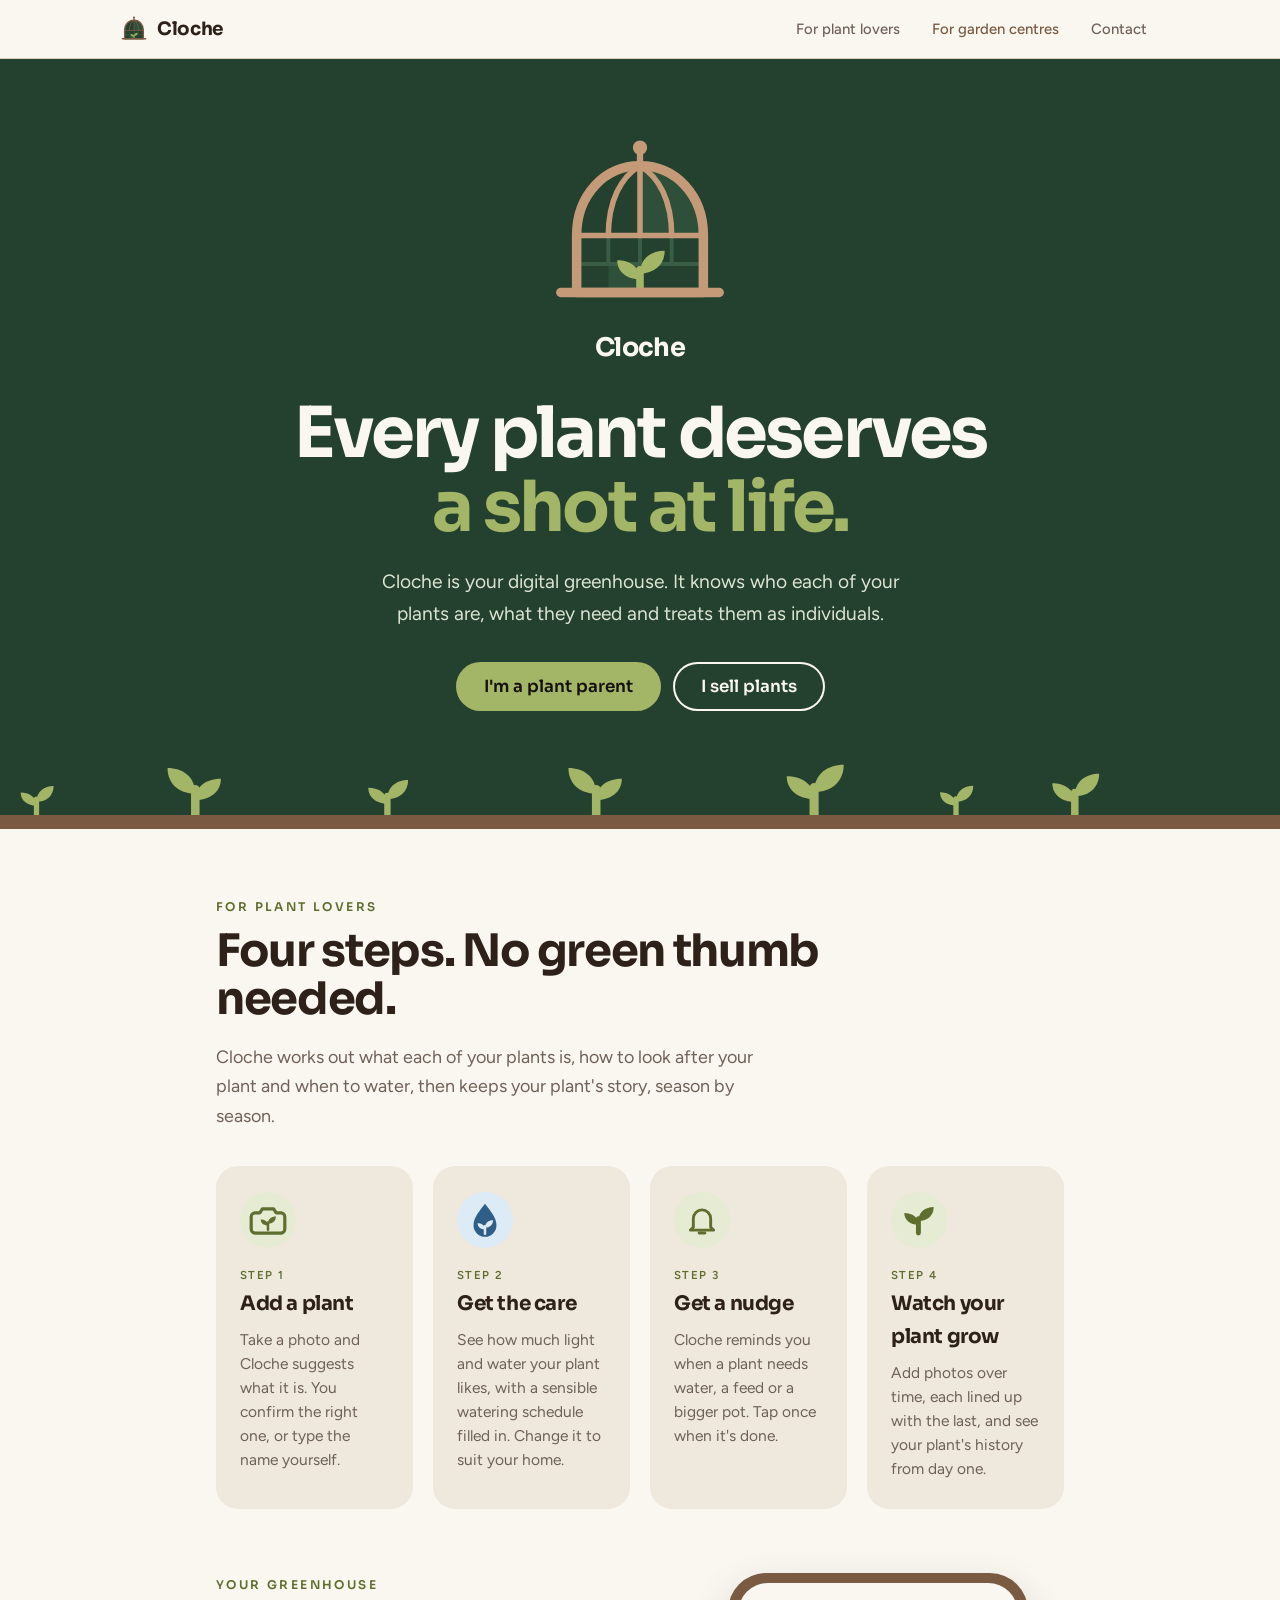
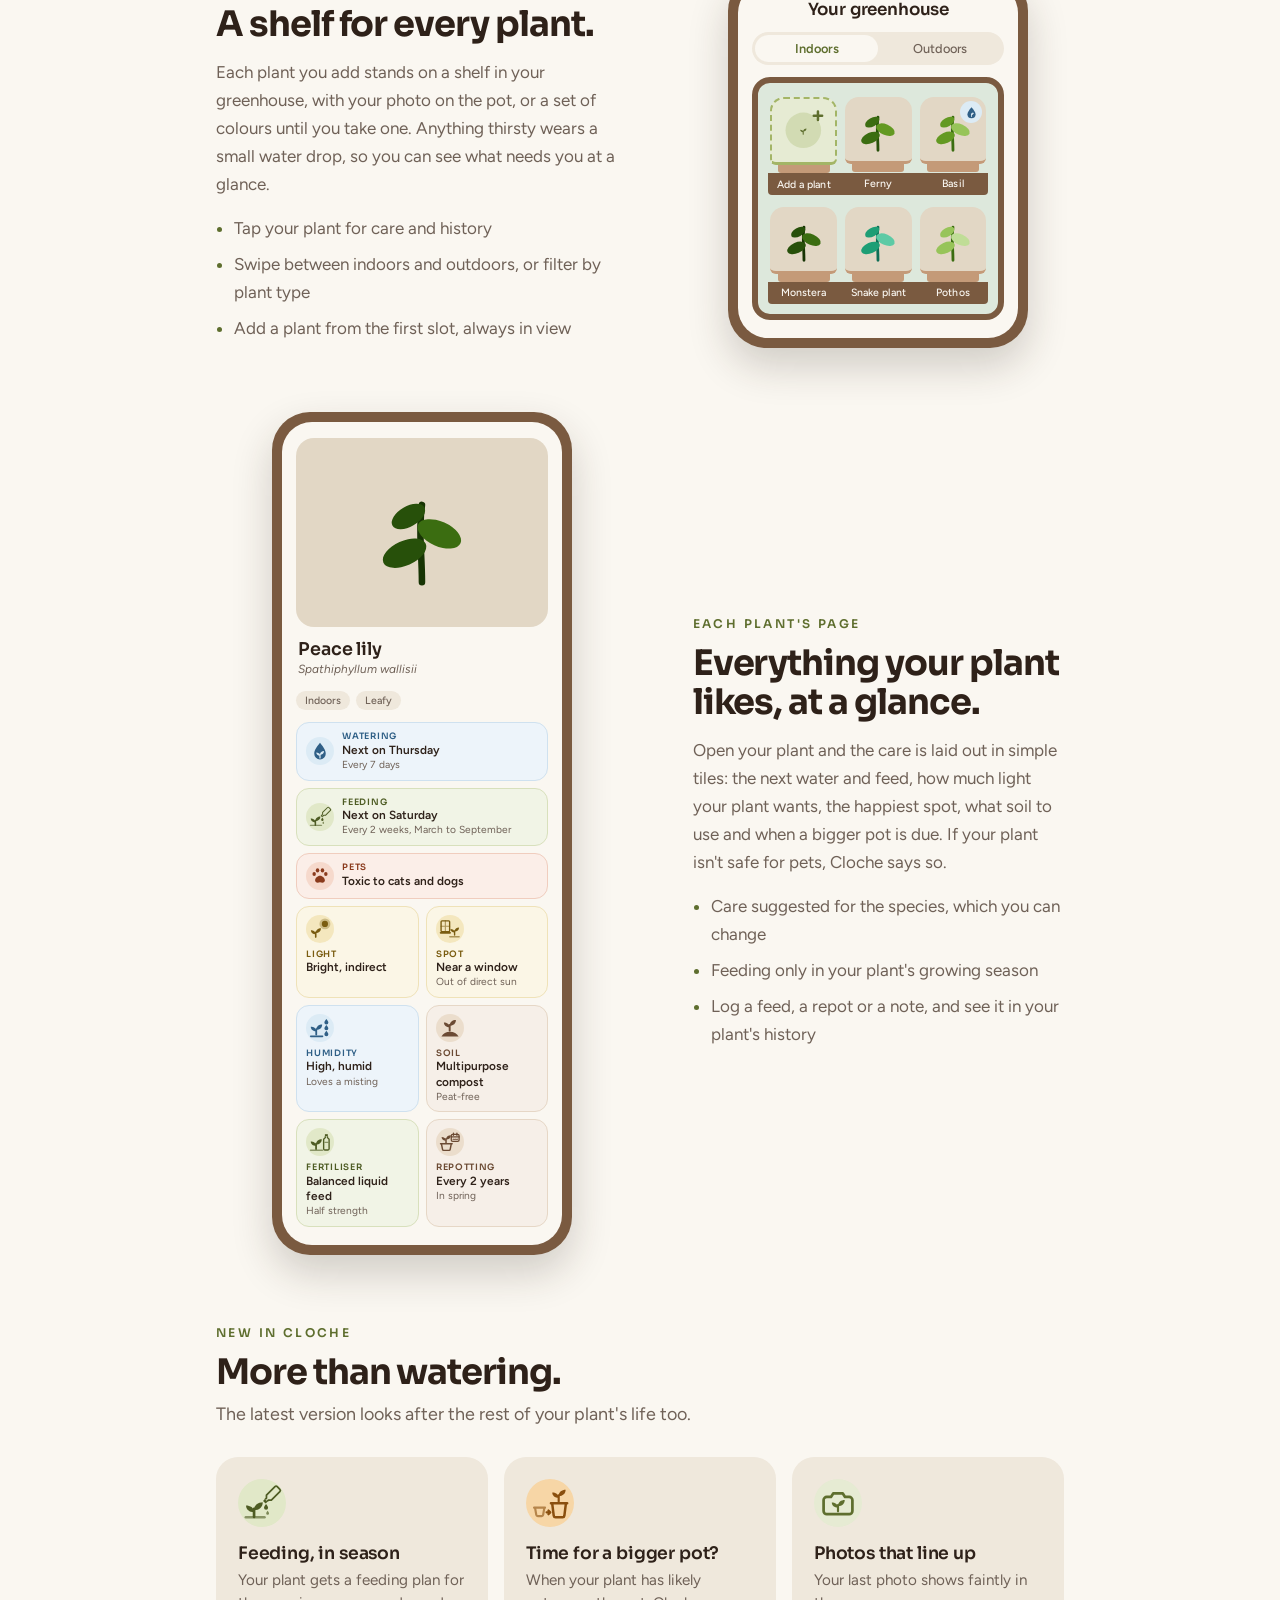
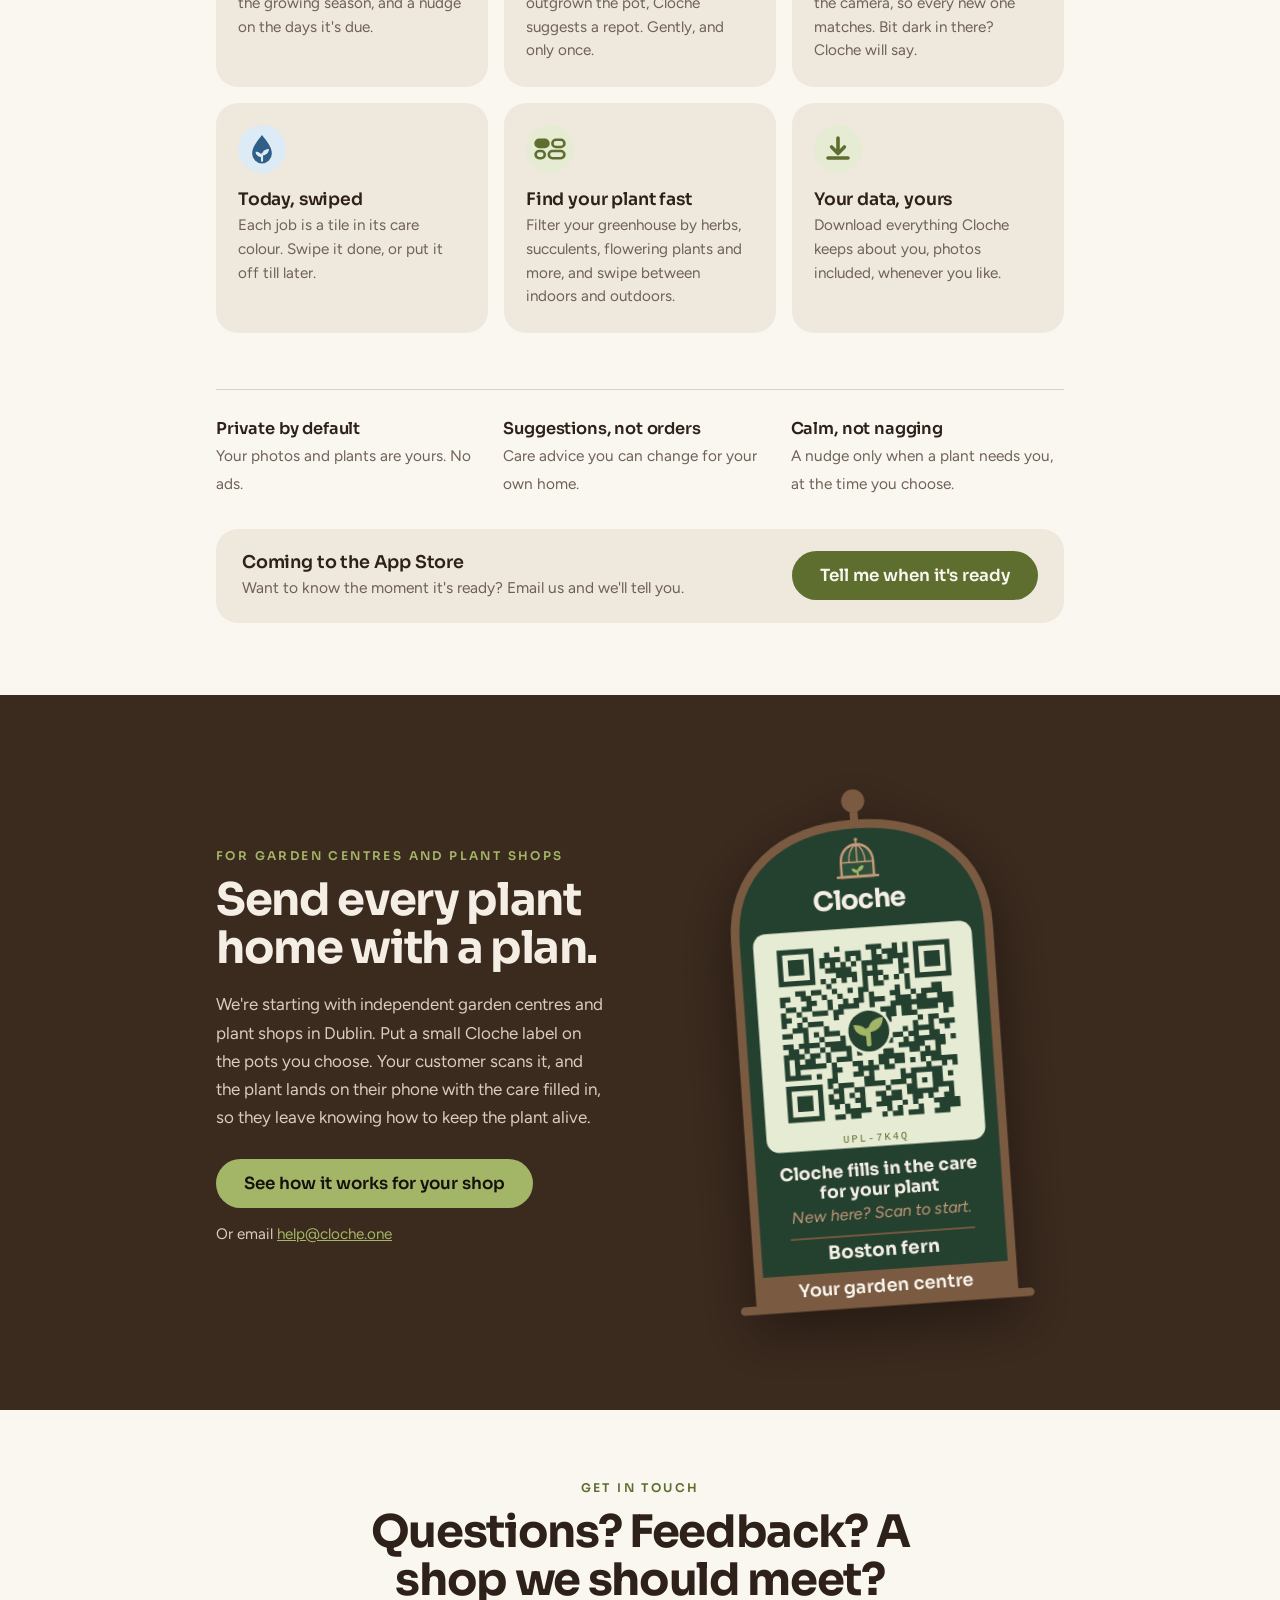
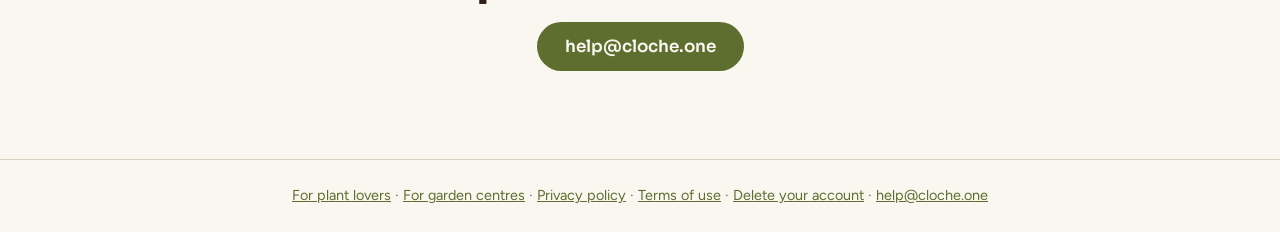
==== commit 24584d11: "Copy: call a plant "your plant", not "it" Rewords plant-as-subject lines on the home, garden centres" ====
--- a/index.html
+++ b/index.html
@@ -10,7 +10,7 @@
 <link rel="preconnect" href="https://fonts.googleapis.com">
 <link rel="preconnect" href="https://fonts.gstatic.com" crossorigin>
 <link rel="stylesheet" href="https://fonts.googleapis.com/css2?family=Sora:wght@400;600;700&family=Figtree:ital,wght@0,400;0,500;0,600;1,400&display=swap">
-<meta name="description" content="Cloche is a digital greenhouse for your plants: know what each one is, how to look after it, and when it needs water.">
+<meta name="description" content="Cloche is a digital greenhouse for your plants: know what each one is, how to look after your plant and when it's time to water.">
 <style>
   :root { --bg:#FAF7F1; --text:#2E2119; --muted:#6F6157; --line:#DDD2BF; --accent:#5E6E2E; --card:#EFE8DC; --glass:#24402F; --walnut:#7A5A40; --walnut-deep:#3B2A1E; --sprout:#A3B566; --linen:#FAF7F1; }
   @media (prefers-color-scheme: dark) {
@@ -183,20 +183,20 @@
   <div class="wrap">
     <div class="eyebrow">For plant lovers</div>
     <h2>Four steps. No green thumb needed.</h2>
-    <p class="lead">Cloche works out what each of your plants is, how to look after it and when it needs water, then keeps its story as it grows.</p>
+    <p class="lead">Cloche works out what each of your plants is, how to look after your plant and when to water, then keeps your plant's story, season by season.</p>
   <ol class="steps">
     <li><span class="ico water"><svg class="w-light" xmlns="http://www.w3.org/2000/svg" viewBox="0 0 24 24" width="52" height="52" aria-hidden="true"><circle cx="12" cy="12" r="12" fill="#E6EBD3"/><g transform="translate(12 12) scale(0.8) translate(-12 -12)"><path d="M5 8.2 H7.6 L9 6 H15 L16.4 8.2 H19 a2 2 0 0 1 2 2 V17 a2 2 0 0 1 -2 2 H5 a2 2 0 0 1 -2 -2 V10.2 a2 2 0 0 1 2 -2 Z" fill="none" stroke="#5E6E2E" stroke-width="1.7" stroke-linejoin="round" stroke-linecap="round"/><g transform="translate(12 17.2) scale(0.27) translate(-60 -102)"><path d="M60 102 V87.6" stroke="#5E6E2E" stroke-width="5" stroke-linecap="round" fill="none"/><path d="M60 90 C60 80.4 67.2 75.6 75.6 75.6 C75.6 84 69.6 90 60 90 Z M60 93.6 C60 85.2 52.8 81.6 45.6 81.6 C45.6 88.8 51.6 93.6 60 93.6 Z" fill="#5E6E2E"/></g></g></svg><svg class="w-dark" xmlns="http://www.w3.org/2000/svg" viewBox="0 0 24 24" width="52" height="52" aria-hidden="true"><circle cx="12" cy="12" r="12" fill="#2C331C"/><g transform="translate(12 12) scale(0.8) translate(-12 -12)"><path d="M5 8.2 H7.6 L9 6 H15 L16.4 8.2 H19 a2 2 0 0 1 2 2 V17 a2 2 0 0 1 -2 2 H5 a2 2 0 0 1 -2 -2 V10.2 a2 2 0 0 1 2 -2 Z" fill="none" stroke="#A3B566" stroke-width="1.7" stroke-linejoin="round" stroke-linecap="round"/><g transform="translate(12 17.2) scale(0.27) translate(-60 -102)"><path d="M60 102 V87.6" stroke="#A3B566" stroke-width="5" stroke-linecap="round" fill="none"/><path d="M60 90 C60 80.4 67.2 75.6 75.6 75.6 C75.6 84 69.6 90 60 90 Z M60 93.6 C60 85.2 52.8 81.6 45.6 81.6 C45.6 88.8 51.6 93.6 60 93.6 Z" fill="#A3B566"/></g></g></svg></span><span class="n">Step 1</span><h3>Add a plant</h3><p>Take a photo and Cloche suggests what it is. You confirm the right one, or type the name yourself.</p></li>
-    <li><span class="ico water"><svg class="w-light" xmlns="http://www.w3.org/2000/svg" viewBox="0 0 24 24" width="52" height="52" aria-hidden="true"><circle cx="12" cy="12" r="12" fill="#DCEBF5"/><g transform="translate(12 12) scale(0.82) translate(-12 -12)"><path d="M12 3.5 C9.4 7 6 10.6 6 14.8 a6 6 0 0 0 12 0 C18 10.6 14.6 7 12 3.5 Z" fill="#2F5F86"/><g transform="translate(12 19.2) scale(0.27) translate(-60 -102)"><path d="M60 102 V87.6" stroke="#DCEBF5" stroke-width="4.8" stroke-linecap="round" fill="none"/><path d="M60 90 C60 80.4 67.2 75.6 75.6 75.6 C75.6 84 69.6 90 60 90 Z M60 93.6 C60 85.2 52.8 81.6 45.6 81.6 C45.6 88.8 51.6 93.6 60 93.6 Z" fill="#DCEBF5"/></g></g></svg><svg class="w-dark" xmlns="http://www.w3.org/2000/svg" viewBox="0 0 24 24" width="52" height="52" aria-hidden="true"><circle cx="12" cy="12" r="12" fill="#1E2F3B"/><g transform="translate(12 12) scale(0.82) translate(-12 -12)"><path d="M12 3.5 C9.4 7 6 10.6 6 14.8 a6 6 0 0 0 12 0 C18 10.6 14.6 7 12 3.5 Z" fill="#9CC4E4"/><g transform="translate(12 19.2) scale(0.27) translate(-60 -102)"><path d="M60 102 V87.6" stroke="#1E2F3B" stroke-width="4.8" stroke-linecap="round" fill="none"/><path d="M60 90 C60 80.4 67.2 75.6 75.6 75.6 C75.6 84 69.6 90 60 90 Z M60 93.6 C60 85.2 52.8 81.6 45.6 81.6 C45.6 88.8 51.6 93.6 60 93.6 Z" fill="#1E2F3B"/></g></g></svg></span><span class="n">Step 2</span><h3>Get the care</h3><p>See how much light and water it likes, with a sensible watering schedule filled in. Change it to suit your home.</p></li>
+    <li><span class="ico water"><svg class="w-light" xmlns="http://www.w3.org/2000/svg" viewBox="0 0 24 24" width="52" height="52" aria-hidden="true"><circle cx="12" cy="12" r="12" fill="#DCEBF5"/><g transform="translate(12 12) scale(0.82) translate(-12 -12)"><path d="M12 3.5 C9.4 7 6 10.6 6 14.8 a6 6 0 0 0 12 0 C18 10.6 14.6 7 12 3.5 Z" fill="#2F5F86"/><g transform="translate(12 19.2) scale(0.27) translate(-60 -102)"><path d="M60 102 V87.6" stroke="#DCEBF5" stroke-width="4.8" stroke-linecap="round" fill="none"/><path d="M60 90 C60 80.4 67.2 75.6 75.6 75.6 C75.6 84 69.6 90 60 90 Z M60 93.6 C60 85.2 52.8 81.6 45.6 81.6 C45.6 88.8 51.6 93.6 60 93.6 Z" fill="#DCEBF5"/></g></g></svg><svg class="w-dark" xmlns="http://www.w3.org/2000/svg" viewBox="0 0 24 24" width="52" height="52" aria-hidden="true"><circle cx="12" cy="12" r="12" fill="#1E2F3B"/><g transform="translate(12 12) scale(0.82) translate(-12 -12)"><path d="M12 3.5 C9.4 7 6 10.6 6 14.8 a6 6 0 0 0 12 0 C18 10.6 14.6 7 12 3.5 Z" fill="#9CC4E4"/><g transform="translate(12 19.2) scale(0.27) translate(-60 -102)"><path d="M60 102 V87.6" stroke="#1E2F3B" stroke-width="4.8" stroke-linecap="round" fill="none"/><path d="M60 90 C60 80.4 67.2 75.6 75.6 75.6 C75.6 84 69.6 90 60 90 Z M60 93.6 C60 85.2 52.8 81.6 45.6 81.6 C45.6 88.8 51.6 93.6 60 93.6 Z" fill="#1E2F3B"/></g></g></svg></span><span class="n">Step 2</span><h3>Get the care</h3><p>See how much light and water your plant likes, with a sensible watering schedule filled in. Change it to suit your home.</p></li>
     <li><span class="ico water"><svg class="w-light" xmlns="http://www.w3.org/2000/svg" viewBox="0 0 24 24" width="52" height="52" aria-hidden="true"><circle cx="12" cy="12" r="12" fill="#E6EBD3"/><g transform="translate(12 12) scale(0.62) translate(-12 -12)" fill="none" stroke="#5E6E2E" stroke-width="2" stroke-linecap="round" stroke-linejoin="round"><path d="M6 17V11a6 6 0 0 1 12 0v6l2 2H4z"/><path d="M10 21h4"/></g></svg><svg class="w-dark" xmlns="http://www.w3.org/2000/svg" viewBox="0 0 24 24" width="52" height="52" aria-hidden="true"><circle cx="12" cy="12" r="12" fill="#2C331C"/><g transform="translate(12 12) scale(0.62) translate(-12 -12)" fill="none" stroke="#A3B566" stroke-width="2" stroke-linecap="round" stroke-linejoin="round"><path d="M6 17V11a6 6 0 0 1 12 0v6l2 2H4z"/><path d="M10 21h4"/></g></svg></span><span class="n">Step 3</span><h3>Get a nudge</h3><p>Cloche reminds you when a plant needs water, a feed or a bigger pot. Tap once when it's done.</p></li>
-    <li><span class="ico water"><svg class="w-light" xmlns="http://www.w3.org/2000/svg" viewBox="0 0 24 24" width="52" height="52" aria-hidden="true"><circle cx="12" cy="12" r="12" fill="#E6EBD3"/><g transform="translate(12 12) scale(0.42) translate(-60.6 -88.8)"><path d="M60 102 V87.6" stroke="#5E6E2E" stroke-width="5" stroke-linecap="round" fill="none"/><path d="M60 90 C60 80.4 67.2 75.6 75.6 75.6 C75.6 84 69.6 90 60 90 Z M60 93.6 C60 85.2 52.8 81.6 45.6 81.6 C45.6 88.8 51.6 93.6 60 93.6 Z" fill="#5E6E2E"/></g></svg><svg class="w-dark" xmlns="http://www.w3.org/2000/svg" viewBox="0 0 24 24" width="52" height="52" aria-hidden="true"><circle cx="12" cy="12" r="12" fill="#2C331C"/><g transform="translate(12 12) scale(0.42) translate(-60.6 -88.8)"><path d="M60 102 V87.6" stroke="#A3B566" stroke-width="5" stroke-linecap="round" fill="none"/><path d="M60 90 C60 80.4 67.2 75.6 75.6 75.6 C75.6 84 69.6 90 60 90 Z M60 93.6 C60 85.2 52.8 81.6 45.6 81.6 C45.6 88.8 51.6 93.6 60 93.6 Z" fill="#A3B566"/></g></svg></span><span class="n">Step 4</span><h3>Watch it grow</h3><p>Add photos over time, each lined up with the last, and see every plant's history from the day you brought it home.</p></li>
+    <li><span class="ico water"><svg class="w-light" xmlns="http://www.w3.org/2000/svg" viewBox="0 0 24 24" width="52" height="52" aria-hidden="true"><circle cx="12" cy="12" r="12" fill="#E6EBD3"/><g transform="translate(12 12) scale(0.42) translate(-60.6 -88.8)"><path d="M60 102 V87.6" stroke="#5E6E2E" stroke-width="5" stroke-linecap="round" fill="none"/><path d="M60 90 C60 80.4 67.2 75.6 75.6 75.6 C75.6 84 69.6 90 60 90 Z M60 93.6 C60 85.2 52.8 81.6 45.6 81.6 C45.6 88.8 51.6 93.6 60 93.6 Z" fill="#5E6E2E"/></g></svg><svg class="w-dark" xmlns="http://www.w3.org/2000/svg" viewBox="0 0 24 24" width="52" height="52" aria-hidden="true"><circle cx="12" cy="12" r="12" fill="#2C331C"/><g transform="translate(12 12) scale(0.42) translate(-60.6 -88.8)"><path d="M60 102 V87.6" stroke="#A3B566" stroke-width="5" stroke-linecap="round" fill="none"/><path d="M60 90 C60 80.4 67.2 75.6 75.6 75.6 C75.6 84 69.6 90 60 90 Z M60 93.6 C60 85.2 52.8 81.6 45.6 81.6 C45.6 88.8 51.6 93.6 60 93.6 Z" fill="#A3B566"/></g></svg></span><span class="n">Step 4</span><h3>Watch your plant grow</h3><p>Add photos over time, each lined up with the last, and see your plant's history from day one.</p></li>
   </ol>
     <div class="gh">
       <div class="ghtext">
         <div class="eyebrow">Your greenhouse</div>
-        <h3>Every plant on its own shelf.</h3>
-        <p>Each plant you add stands on a shelf in your greenhouse, with its own photo, or its own colours until you take one. Anything thirsty wears a small water drop, so you can see what needs you at a glance.</p>
+        <h3>A shelf for every plant.</h3>
+        <p>Each plant you add stands on a shelf in your greenhouse, with your photo on the pot, or a set of colours until you take one. Anything thirsty wears a small water drop, so you can see what needs you at a glance.</p>
         <ul>
-          <li>Tap a plant for its care and its history</li>
+          <li>Tap your plant for care and history</li>
           <li>Swipe between indoors and outdoors, or filter by plant type</li>
           <li>Add a plant from the first slot, always in view</li>
         </ul>
@@ -217,12 +217,12 @@
     <div class="gh flip">
       <div class="ghtext">
         <div class="eyebrow">Each plant's page</div>
-        <h3>Everything it likes, at a glance.</h3>
-        <p>Open a plant and its care is laid out in simple tiles: when it next needs water and food, how much light it wants, where it's happiest, what soil to use and when it'll want a bigger pot. If it's not safe for pets, it says so.</p>
+        <h3>Everything your plant likes, at a glance.</h3>
+        <p>Open your plant and the care is laid out in simple tiles: the next water and feed, how much light your plant wants, the happiest spot, what soil to use and when a bigger pot is due. If your plant isn't safe for pets, Cloche says so.</p>
         <ul>
           <li>Care suggested for the species, which you can change</li>
-          <li>Feeding only in its growing season</li>
-          <li>Log a feed, a repot or a note, and see it in its history</li>
+          <li>Feeding only in your plant's growing season</li>
+          <li>Log a feed, a repot or a note, and see it in your plant's history</li>
         </ul>
       </div>
       <div class="ghmock" role="img" aria-label="A plant's page in Cloche: a peace lily with tiles for watering, feeding, pets, light, spot, humidity, soil, fertiliser and repotting">
@@ -271,17 +271,17 @@
       <ul class="feats">
       <li><svg class="ci ci-l" xmlns="http://www.w3.org/2000/svg" viewBox="0 0 24 24" aria-hidden="true"><circle cx="12" cy="12" r="12" fill="#E1E8C8"/><g transform="translate(12 12) scale(0.78) translate(-12 -12)"><g transform="translate(18 7) rotate(-135) scale(0.74) translate(-19 -12)"><g><path d="M17.4 3.4h3.2v2.2h-3.2Z" fill="#4E5C24"/><path d="M17.8 5.6v1.6l-1.8 1.8v10.4a1.4 1.4 0 0 0 1.4 1.4h3.2a1.4 1.4 0 0 0 1.4-1.4V9l-1.8-1.8V5.6" fill="none" stroke="#4E5C24" stroke-width="1.5" stroke-linejoin="round"/></g></g><path d="M14.6 12.6c-.7 1-1.3 1.7-1.3 2.4a1.3 1.3 0 0 0 2.6 0c0-.7-.6-1.4-1.3-2.4Z" fill="#4E5C24"/><path d="M15.6 17c-.5.7-.9 1.2-.9 1.7a.9.9 0 0 0 1.8 0c0-.5-.4-1-.9-1.7Z" fill="#4E5C24" opacity="0.7"/><g transform="translate(1.2 10.8) scale(0.3571) translate(-44 -73.6)"><path d="M60 102 V87.6" stroke="#4E5C24" stroke-width="4.8" stroke-linecap="round" fill="none"/><path d="M60 90 C60 80.4 67.2 75.6 75.6 75.6 C75.6 84 69.6 90 60 90 Z M60 93.6 C60 85.2 52.8 81.6 45.6 81.6 C45.6 88.8 51.6 93.6 60 93.6 Z" fill="#4E5C24"/></g><path d="M1.6 21.2h12" fill="none" stroke="#4E5C24" stroke-width="1.6" stroke-linecap="round" stroke-linejoin="round" opacity="0.6"/></g></svg>
 <svg class="ci ci-d" xmlns="http://www.w3.org/2000/svg" viewBox="0 0 24 24" aria-hidden="true"><circle cx="12" cy="12" r="12" fill="#2C331C"/><g transform="translate(12 12) scale(0.78) translate(-12 -12)"><g transform="translate(18 7) rotate(-135) scale(0.74) translate(-19 -12)"><g><path d="M17.4 3.4h3.2v2.2h-3.2Z" fill="#B7C77E"/><path d="M17.8 5.6v1.6l-1.8 1.8v10.4a1.4 1.4 0 0 0 1.4 1.4h3.2a1.4 1.4 0 0 0 1.4-1.4V9l-1.8-1.8V5.6" fill="none" stroke="#B7C77E" stroke-width="1.5" stroke-linejoin="round"/></g></g><path d="M14.6 12.6c-.7 1-1.3 1.7-1.3 2.4a1.3 1.3 0 0 0 2.6 0c0-.7-.6-1.4-1.3-2.4Z" fill="#B7C77E"/><path d="M15.6 17c-.5.7-.9 1.2-.9 1.7a.9.9 0 0 0 1.8 0c0-.5-.4-1-.9-1.7Z" fill="#B7C77E" opacity="0.7"/><g transform="translate(1.2 10.8) scale(0.3571) translate(-44 -73.6)"><path d="M60 102 V87.6" stroke="#B7C77E" stroke-width="4.8" stroke-linecap="round" fill="none"/><path d="M60 90 C60 80.4 67.2 75.6 75.6 75.6 C75.6 84 69.6 90 60 90 Z M60 93.6 C60 85.2 52.8 81.6 45.6 81.6 C45.6 88.8 51.6 93.6 60 93.6 Z" fill="#B7C77E"/></g><path d="M1.6 21.2h12" fill="none" stroke="#B7C77E" stroke-width="1.6" stroke-linecap="round" stroke-linejoin="round" opacity="0.6"/></g></svg>
-<h4>Feeding, in season</h4><p>Each plant gets a feeding plan for its growing season, and a nudge on the days it's due.</p></li>
+<h4>Feeding, in season</h4><p>Your plant gets a feeding plan for the growing season, and a nudge on the days it's due.</p></li>
       <li><svg class="ci ci-l" xmlns="http://www.w3.org/2000/svg" viewBox="0 0 24 24" aria-hidden="true"><circle cx="12" cy="12" r="12" fill="#F7D6A6"/><g transform="translate(12 12) scale(0.78) translate(-12 -12)"><path d="M1.8 15h7M2.4 15l.8 4.6a1 1 0 0 0 1 .8h2.4a1 1 0 0 0 1-.8l.8-4.6" fill="none" stroke="#8A4F0E" stroke-width="1.4" stroke-linecap="round" stroke-linejoin="round" opacity="0.6"/><path d="M9.8 18h2.4M11 16.8l1.2 1.2-1.2 1.2" fill="none" stroke="#8A4F0E" stroke-width="1.4" stroke-linecap="round" stroke-linejoin="round"/><g transform="translate(13 3) scale(0.2857) translate(-44 -73.6)"><path d="M60 102 V87.6" stroke="#8A4F0E" stroke-width="4.8" stroke-linecap="round" fill="none"/><path d="M60 90 C60 80.4 67.2 75.6 75.6 75.6 C75.6 84 69.6 90 60 90 Z M60 93.6 C60 85.2 52.8 81.6 45.6 81.6 C45.6 88.8 51.6 93.6 60 93.6 Z" fill="#8A4F0E"/></g><path d="M12.6 12.2h10.4M13.4 12.2l1 8a1.2 1.2 0 0 0 1.2 1h4.4a1.2 1.2 0 0 0 1.2-1l1-8" fill="none" stroke="#8A4F0E" stroke-width="1.6" stroke-linecap="round" stroke-linejoin="round"/></g></svg>
 <svg class="ci ci-d" xmlns="http://www.w3.org/2000/svg" viewBox="0 0 24 24" aria-hidden="true"><circle cx="12" cy="12" r="12" fill="#4D3012"/><g transform="translate(12 12) scale(0.78) translate(-12 -12)"><path d="M1.8 15h7M2.4 15l.8 4.6a1 1 0 0 0 1 .8h2.4a1 1 0 0 0 1-.8l.8-4.6" fill="none" stroke="#F0BC6E" stroke-width="1.4" stroke-linecap="round" stroke-linejoin="round" opacity="0.6"/><path d="M9.8 18h2.4M11 16.8l1.2 1.2-1.2 1.2" fill="none" stroke="#F0BC6E" stroke-width="1.4" stroke-linecap="round" stroke-linejoin="round"/><g transform="translate(13 3) scale(0.2857) translate(-44 -73.6)"><path d="M60 102 V87.6" stroke="#F0BC6E" stroke-width="4.8" stroke-linecap="round" fill="none"/><path d="M60 90 C60 80.4 67.2 75.6 75.6 75.6 C75.6 84 69.6 90 60 90 Z M60 93.6 C60 85.2 52.8 81.6 45.6 81.6 C45.6 88.8 51.6 93.6 60 93.6 Z" fill="#F0BC6E"/></g><path d="M12.6 12.2h10.4M13.4 12.2l1 8a1.2 1.2 0 0 0 1.2 1h4.4a1.2 1.2 0 0 0 1.2-1l1-8" fill="none" stroke="#F0BC6E" stroke-width="1.6" stroke-linecap="round" stroke-linejoin="round"/></g></svg>
-<h4>Time for a bigger pot?</h4><p>When a plant has likely outgrown its pot, Cloche suggests a repot. Gently, and only once.</p></li>
+<h4>Time for a bigger pot?</h4><p>When your plant has likely outgrown the pot, Cloche suggests a repot. Gently, and only once.</p></li>
       <li><svg class="ci ci-l" xmlns="http://www.w3.org/2000/svg" viewBox="0 0 24 24" aria-hidden="true"><circle cx="12" cy="12" r="12" fill="#E6EBD3"/><g transform="translate(12 12) scale(0.8) translate(-12 -12)"><path d="M5 8.2 H7.6 L9 6 H15 L16.4 8.2 H19 a2 2 0 0 1 2 2 V17 a2 2 0 0 1 -2 2 H5 a2 2 0 0 1 -2 -2 V10.2 a2 2 0 0 1 2 -2 Z" fill="none" stroke="#5E6E2E" stroke-width="1.7" stroke-linejoin="round" stroke-linecap="round"/><g transform="translate(12 17.2) scale(0.27) translate(-60 -102)"><path d="M60 102 V87.6" stroke="#5E6E2E" stroke-width="5" stroke-linecap="round" fill="none"/><path d="M60 90 C60 80.4 67.2 75.6 75.6 75.6 C75.6 84 69.6 90 60 90 Z M60 93.6 C60 85.2 52.8 81.6 45.6 81.6 C45.6 88.8 51.6 93.6 60 93.6 Z" fill="#5E6E2E"/></g></g></svg>
 <svg class="ci ci-d" xmlns="http://www.w3.org/2000/svg" viewBox="0 0 24 24" aria-hidden="true"><circle cx="12" cy="12" r="12" fill="#2C331C"/><g transform="translate(12 12) scale(0.8) translate(-12 -12)"><path d="M5 8.2 H7.6 L9 6 H15 L16.4 8.2 H19 a2 2 0 0 1 2 2 V17 a2 2 0 0 1 -2 2 H5 a2 2 0 0 1 -2 -2 V10.2 a2 2 0 0 1 2 -2 Z" fill="none" stroke="#A3B566" stroke-width="1.7" stroke-linejoin="round" stroke-linecap="round"/><g transform="translate(12 17.2) scale(0.27) translate(-60 -102)"><path d="M60 102 V87.6" stroke="#A3B566" stroke-width="5" stroke-linecap="round" fill="none"/><path d="M60 90 C60 80.4 67.2 75.6 75.6 75.6 C75.6 84 69.6 90 60 90 Z M60 93.6 C60 85.2 52.8 81.6 45.6 81.6 C45.6 88.8 51.6 93.6 60 93.6 Z" fill="#A3B566"/></g></g></svg>
 <h4>Photos that line up</h4><p>Your last photo shows faintly in the camera, so every new one matches. Bit dark in there? Cloche will say.</p></li>
       <li><svg class="ci ci-l" xmlns="http://www.w3.org/2000/svg" viewBox="0 0 24 24" aria-hidden="true"><circle cx="12" cy="12" r="12" fill="#DCEBF5"/><g transform="translate(12 12) scale(0.82) translate(-12 -12)"><path d="M12 3.5 C9.4 7 6 10.6 6 14.8 a6 6 0 0 0 12 0 C18 10.6 14.6 7 12 3.5 Z" fill="#2F5F86"/><g transform="translate(12 19.2) scale(0.27) translate(-60 -102)"><path d="M60 102 V87.6" stroke="#DCEBF5" stroke-width="4.8" stroke-linecap="round" fill="none"/><path d="M60 90 C60 80.4 67.2 75.6 75.6 75.6 C75.6 84 69.6 90 60 90 Z M60 93.6 C60 85.2 52.8 81.6 45.6 81.6 C45.6 88.8 51.6 93.6 60 93.6 Z" fill="#DCEBF5"/></g></g></svg>
 <svg class="ci ci-d" xmlns="http://www.w3.org/2000/svg" viewBox="0 0 24 24" aria-hidden="true"><circle cx="12" cy="12" r="12" fill="#1E2F3B"/><g transform="translate(12 12) scale(0.82) translate(-12 -12)"><path d="M12 3.5 C9.4 7 6 10.6 6 14.8 a6 6 0 0 0 12 0 C18 10.6 14.6 7 12 3.5 Z" fill="#9CC4E4"/><g transform="translate(12 19.2) scale(0.27) translate(-60 -102)"><path d="M60 102 V87.6" stroke="#1E2F3B" stroke-width="4.8" stroke-linecap="round" fill="none"/><path d="M60 90 C60 80.4 67.2 75.6 75.6 75.6 C75.6 84 69.6 90 60 90 Z M60 93.6 C60 85.2 52.8 81.6 45.6 81.6 C45.6 88.8 51.6 93.6 60 93.6 Z" fill="#1E2F3B"/></g></g></svg>
 <h4>Today, swiped</h4><p>Each job is a tile in its care colour. Swipe it done, or put it off till later.</p></li>
-      <li><svg class="ci ci-l" viewBox="0 0 24 24" aria-hidden="true"><circle cx="12" cy="12" r="12" fill="#E6EBD3"/><g fill="none" stroke="#5E6E2E" stroke-width="1.3"><rect x="4.8" y="7.4" width="6.4" height="3.6" rx="1.8" fill="#5E6E2E"/><rect x="13.2" y="7.4" width="6" height="3.6" rx="1.8"/><rect x="4.8" y="13" width="4.6" height="3.6" rx="1.8"/><rect x="11.4" y="13" width="7.8" height="3.6" rx="1.8"/></g></svg><svg class="ci ci-d" viewBox="0 0 24 24" aria-hidden="true"><circle cx="12" cy="12" r="12" fill="#2C331C"/><g fill="none" stroke="#A3B566" stroke-width="1.3"><rect x="4.8" y="7.4" width="6.4" height="3.6" rx="1.8" fill="#A3B566"/><rect x="13.2" y="7.4" width="6" height="3.6" rx="1.8"/><rect x="4.8" y="13" width="4.6" height="3.6" rx="1.8"/><rect x="11.4" y="13" width="7.8" height="3.6" rx="1.8"/></g></svg><h4>Find it fast</h4><p>Filter your greenhouse by herbs, succulents, flowering plants and more, and swipe between indoors and outdoors.</p></li>
+      <li><svg class="ci ci-l" viewBox="0 0 24 24" aria-hidden="true"><circle cx="12" cy="12" r="12" fill="#E6EBD3"/><g fill="none" stroke="#5E6E2E" stroke-width="1.3"><rect x="4.8" y="7.4" width="6.4" height="3.6" rx="1.8" fill="#5E6E2E"/><rect x="13.2" y="7.4" width="6" height="3.6" rx="1.8"/><rect x="4.8" y="13" width="4.6" height="3.6" rx="1.8"/><rect x="11.4" y="13" width="7.8" height="3.6" rx="1.8"/></g></svg><svg class="ci ci-d" viewBox="0 0 24 24" aria-hidden="true"><circle cx="12" cy="12" r="12" fill="#2C331C"/><g fill="none" stroke="#A3B566" stroke-width="1.3"><rect x="4.8" y="7.4" width="6.4" height="3.6" rx="1.8" fill="#A3B566"/><rect x="13.2" y="7.4" width="6" height="3.6" rx="1.8"/><rect x="4.8" y="13" width="4.6" height="3.6" rx="1.8"/><rect x="11.4" y="13" width="7.8" height="3.6" rx="1.8"/></g></svg><h4>Find your plant fast</h4><p>Filter your greenhouse by herbs, succulents, flowering plants and more, and swipe between indoors and outdoors.</p></li>
       <li><svg class="ci ci-l" viewBox="0 0 24 24" aria-hidden="true"><circle cx="12" cy="12" r="12" fill="#E6EBD3"/><g fill="none" stroke="#5E6E2E" stroke-width="1.8" stroke-linecap="round" stroke-linejoin="round"><path d="M12 6.5 V14 M8.8 11 L12 14.2 L15.2 11"/><path d="M7 16.5 H17"/></g></svg><svg class="ci ci-d" viewBox="0 0 24 24" aria-hidden="true"><circle cx="12" cy="12" r="12" fill="#2C331C"/><g fill="none" stroke="#A3B566" stroke-width="1.8" stroke-linecap="round" stroke-linejoin="round"><path d="M12 6.5 V14 M8.8 11 L12 14.2 L15.2 11"/><path d="M7 16.5 H17"/></g></svg><h4>Your data, yours</h4><p>Download everything Cloche keeps about you, photos included, whenever you like.</p></li>
       </ul>
     </div>
@@ -302,7 +302,7 @@
     <div>
       <div class="eyebrow">For garden centres and plant shops</div>
       <h2>Send every plant home with a plan.</h2>
-      <p>We're starting with independent garden centres and plant shops in Dublin. Put a small Cloche label on the pots you choose. Your customer scans it, and the plant lands on their phone with its care filled in, so they leave knowing how to keep it alive.</p>
+      <p>We're starting with independent garden centres and plant shops in Dublin. Put a small Cloche label on the pots you choose. Your customer scans it, and the plant lands on their phone with the care filled in, so they leave knowing how to keep the plant alive.</p>
       <p class="actions"><a class="btn" href="/garden-centres/">See how it works for your shop</a></p>
       <p class="or">Or email <a href="mailto:help@cloche.one">help@cloche.one</a></p>
     </div>
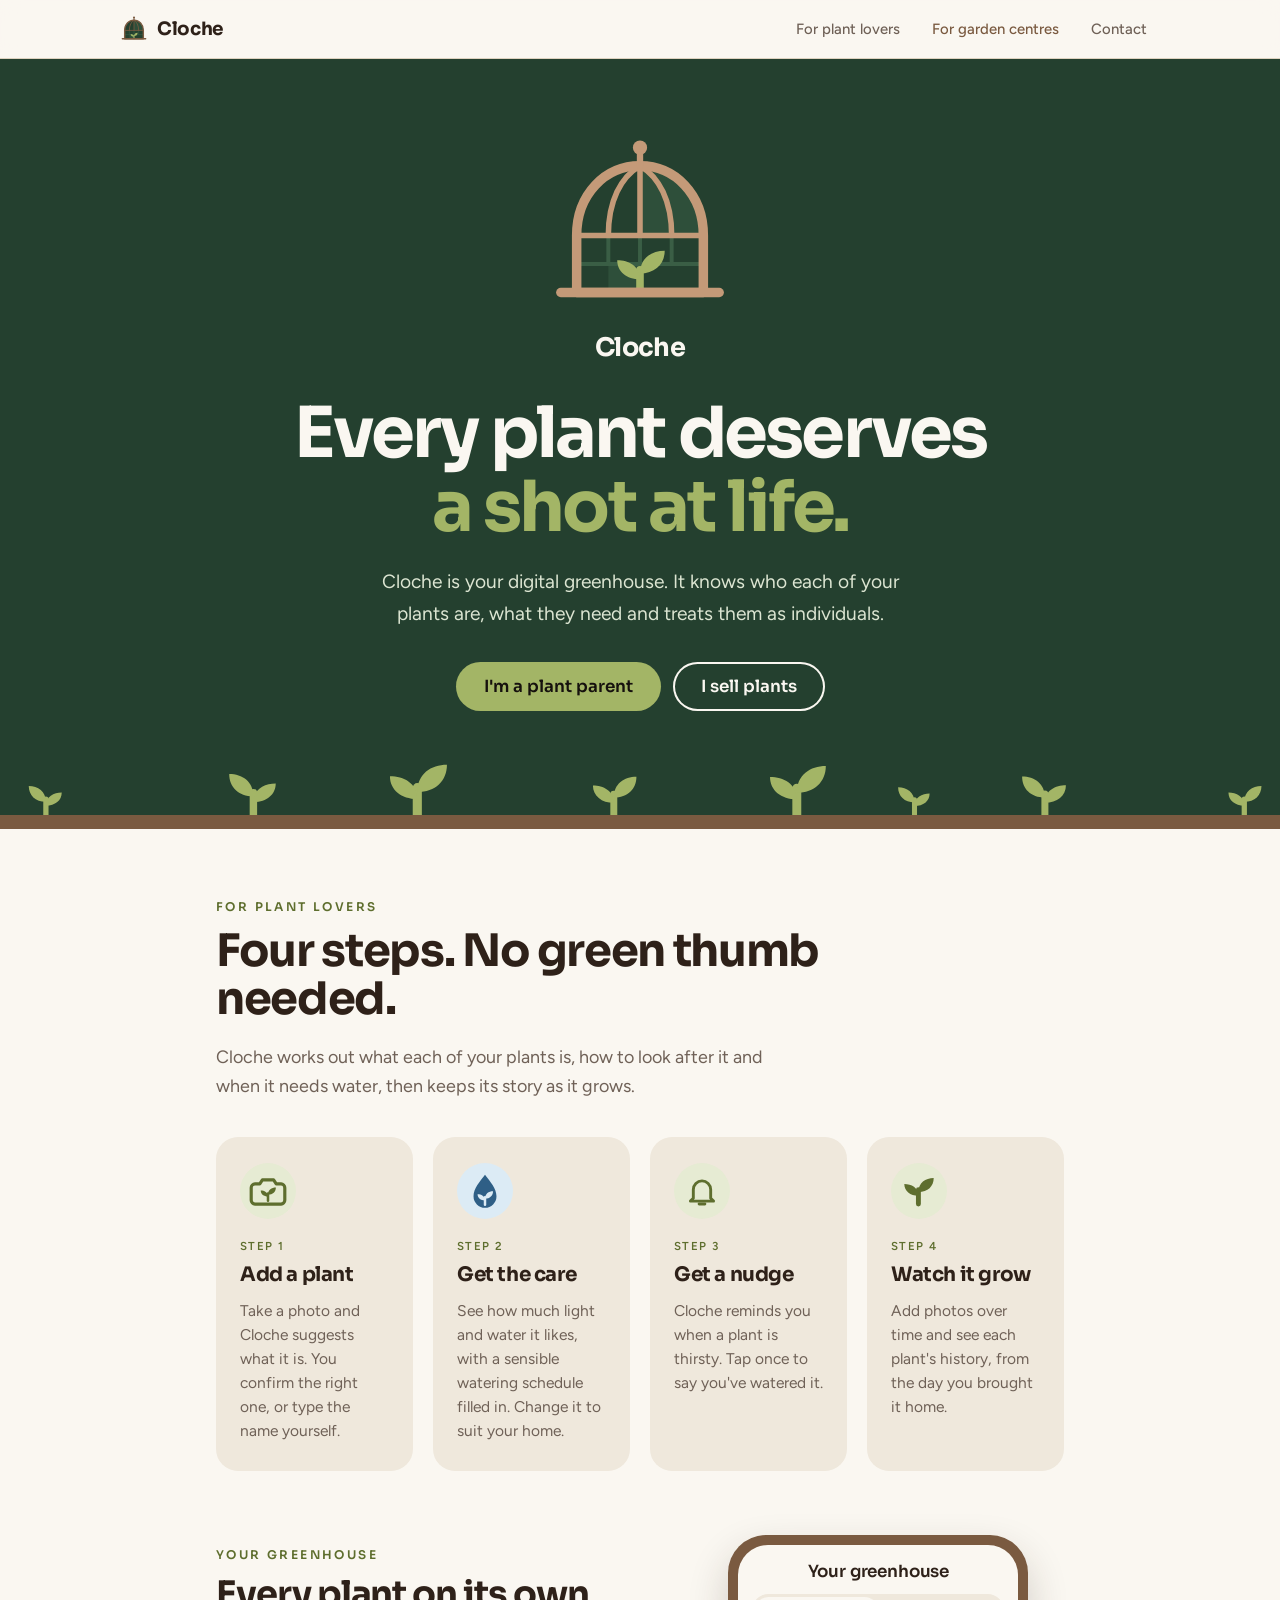
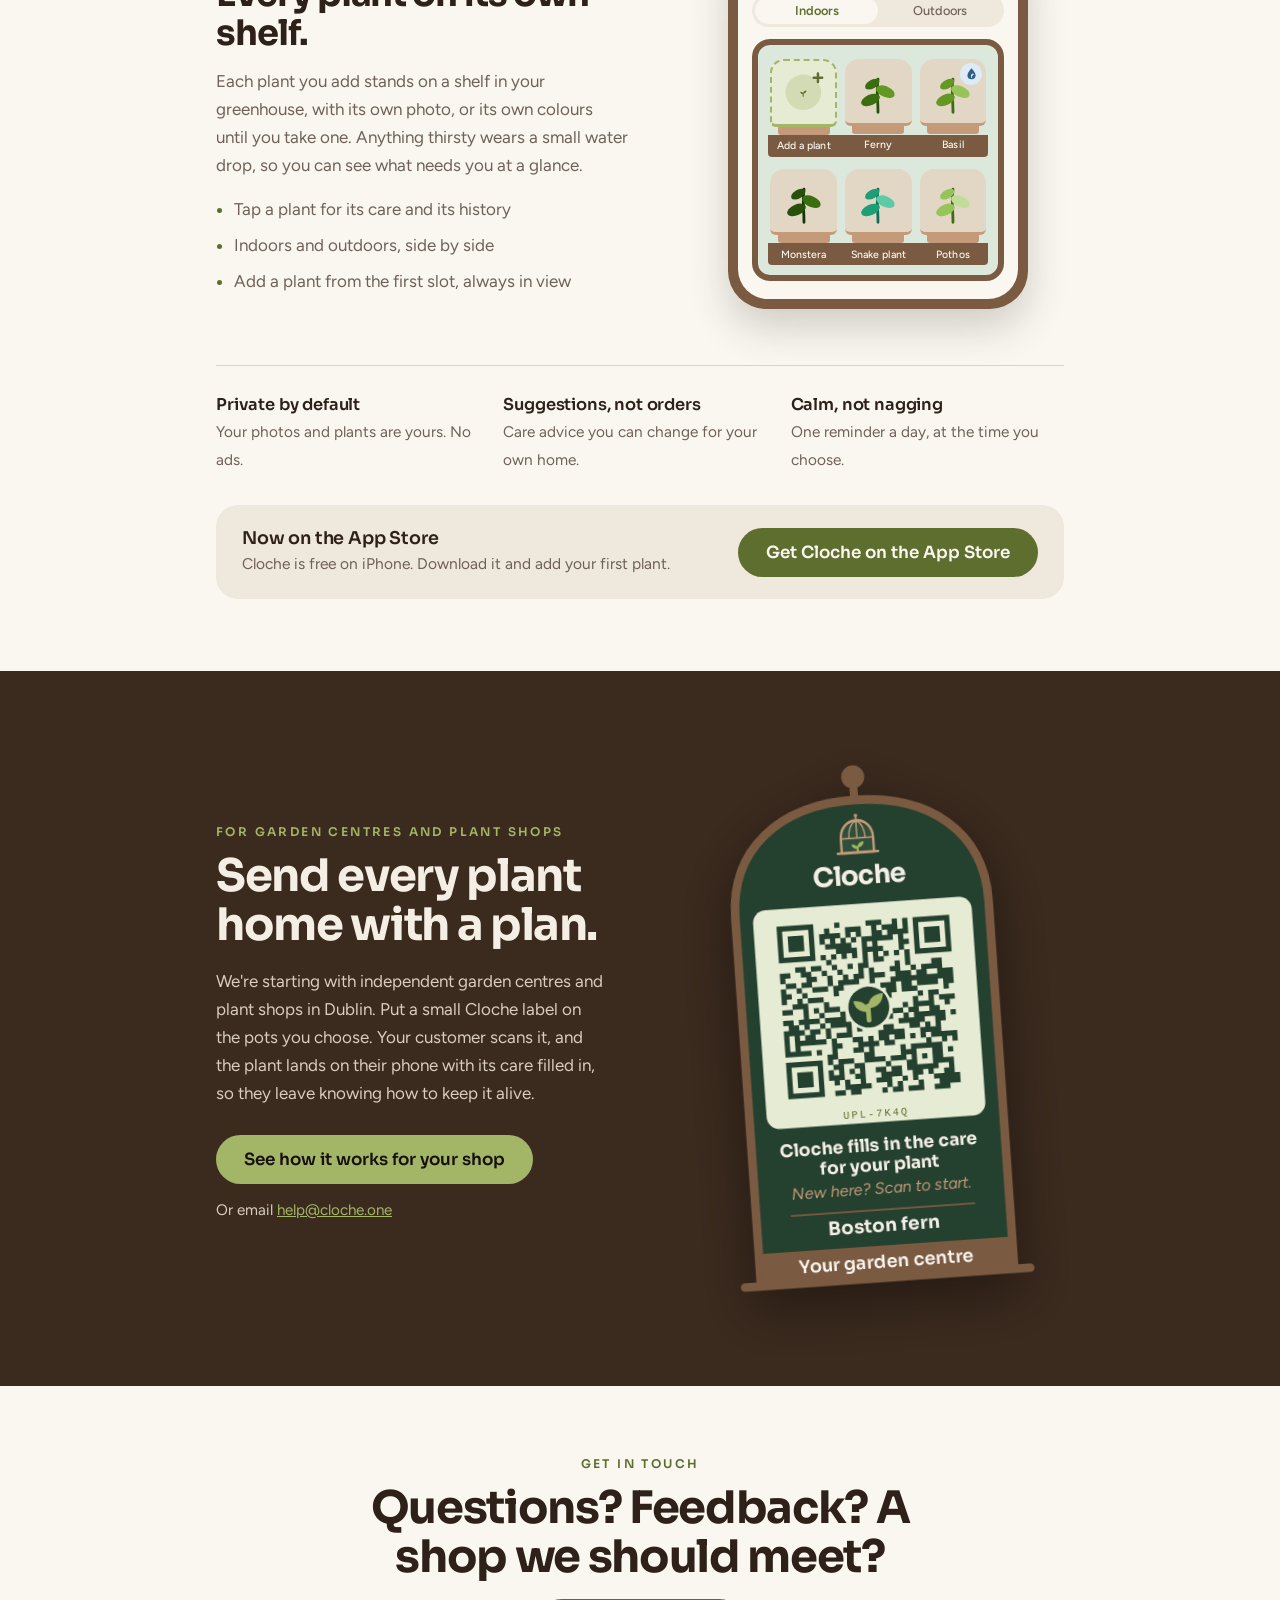
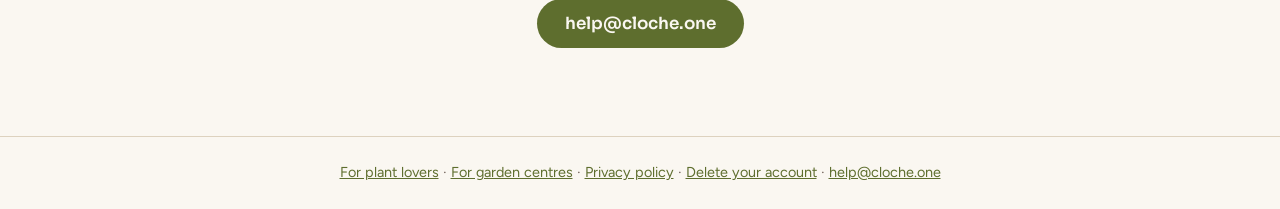
==== commit ef384f39: "Cloche is on the App Store: link from home, label page and garden centres FAQ" ====
--- a/index.html
+++ b/index.html
@@ -7,10 +7,11 @@
 <link rel="icon" type="image/svg+xml" href="/favicon.svg" media="(prefers-color-scheme: light)">
 <link rel="icon" type="image/svg+xml" href="/favicon-dark.svg" media="(prefers-color-scheme: dark)">
 <link rel="apple-touch-icon" href="/apple-touch-icon.png">
+<meta name="apple-itunes-app" content="app-id=6822829404">
 <link rel="preconnect" href="https://fonts.googleapis.com">
 <link rel="preconnect" href="https://fonts.gstatic.com" crossorigin>
 <link rel="stylesheet" href="https://fonts.googleapis.com/css2?family=Sora:wght@400;600;700&family=Figtree:ital,wght@0,400;0,500;0,600;1,400&display=swap">
-<meta name="description" content="Cloche is a digital greenhouse for your plants: know what each one is, how to look after your plant and when it's time to water.">
+<meta name="description" content="Cloche is a digital greenhouse for your plants: know what each one is, how to look after it, and when it needs water.">
 <style>
   :root { --bg:#FAF7F1; --text:#2E2119; --muted:#6F6157; --line:#DDD2BF; --accent:#5E6E2E; --card:#EFE8DC; --glass:#24402F; --walnut:#7A5A40; --walnut-deep:#3B2A1E; --sprout:#A3B566; --linen:#FAF7F1; }
   @media (prefers-color-scheme: dark) {
@@ -121,44 +122,6 @@
   .soon { margin-top:32px; background:var(--card); border-radius:22px; padding:22px 26px; display:flex; flex-wrap:wrap; gap:14px 28px; align-items:center; justify-content:space-between; }
   .soon strong { display:block; font:600 1.1rem "Sora", sans-serif; letter-spacing:-.01em; }
   .soon span { color:var(--muted); font-size:.97rem; }
-
-  /* A plant's page, drawn as the app draws it: care tiles with the app's own icons */
-  :root { --c-water-t:#EDF4FA; --c-water-e:#CFE1EF; --c-water-i:#2F5F86; --c-sun-t:#FBF6E6; --c-sun-e:#EFE2B8; --c-sun-i:#7A5C10; --c-earth-t:#F6EFE8; --c-earth-e:#E6D7C6; --c-earth-i:#6B4A33; --c-feed-t:#F1F4E6; --c-feed-e:#D8E0BC; --c-feed-i:#4E5C24; --c-caution-t:#FBEEE8; --c-caution-e:#F0CDBE; --c-caution-i:#8A3A1C; }
-  @media (prefers-color-scheme: dark) { :root { --c-water-t:#141E26; --c-water-e:#24384A; --c-water-i:#9CC4E4; --c-sun-t:#1F1A10; --c-sun-e:#3B3220; --c-sun-i:#E3C677; --c-earth-t:#1F1712; --c-earth-e:#3A2C21; --c-earth-i:#D9B796; --c-feed-t:#191D11; --c-feed-e:#323B21; --c-feed-i:#B7C77E; --c-caution-t:#24130E; --c-caution-e:#4A2A1F; --c-caution-i:#F2A98C; } }
-  .ci-d { display:none; }
-  @media (prefers-color-scheme: dark) { .ci-l { display:none; } .ci-d { display:block; } }
-  @media (min-width: 860px) { .gh.flip .ghmock { order:-1; } }
-  .pp .hero-tile { aspect-ratio:4/3; border-radius:18px; background:var(--drawing); display:grid; place-items:center; }
-  .pp .hero-tile .pl { width:46%; height:auto; }
-  @media (prefers-color-scheme: dark) { .pp .hero-tile .pl { filter:brightness(1.75) saturate(.95); } }
-  .pp .nmrow { display:flex; flex-direction:column; gap:0; padding:0 2px; }
-  .pp .pn { font:600 1.1rem/1.2 "Sora", sans-serif; letter-spacing:-.01em; }
-  .pp .sn { font-size:.74rem; font-style:italic; color:var(--muted); }
-  .pp .pills { display:flex; gap:6px; }
-  .pp .pill { font:500 .66rem "Figtree", sans-serif; padding:3px 9px; border-radius:999px; background:var(--card); color:var(--muted); }
-  .pp .grid { display:grid; grid-template-columns:1fr 1fr; gap:7px; }
-  .ct { display:flex; gap:8px; align-items:flex-start; border-radius:13px; padding:8px 9px; border:1px solid; min-width:0; }
-  .ct:not(.wide) { flex-direction:column; gap:6px; }
-  .ct.wide { grid-column:1 / -1; align-items:center; }
-  .ct .cd { flex:0 0 auto; width:28px; height:28px; }
-  .ct .ci { width:28px; height:28px; }
-  .ct .tx { display:flex; flex-direction:column; min-width:0; }
-  .ct .lb { font:600 .55rem/1.3 "Sora", sans-serif; letter-spacing:.08em; text-transform:uppercase; }
-  .ct .hd { font:600 .74rem/1.3 "Figtree", sans-serif; color:var(--text); }
-  .ct .dt { font-size:.64rem; line-height:1.3; color:var(--muted); }
-  .ct.water { background:var(--c-water-t); border-color:var(--c-water-e); } .ct.water .lb { color:var(--c-water-i); }
-  .ct.sun { background:var(--c-sun-t); border-color:var(--c-sun-e); } .ct.sun .lb { color:var(--c-sun-i); }
-  .ct.earth { background:var(--c-earth-t); border-color:var(--c-earth-e); } .ct.earth .lb { color:var(--c-earth-i); }
-  .ct.feed { background:var(--c-feed-t); border-color:var(--c-feed-e); } .ct.feed .lb { color:var(--c-feed-i); }
-  .ct.caution { background:var(--c-caution-t); border-color:var(--c-caution-e); } .ct.caution .lb { color:var(--c-caution-i); }
-  /* New in Cloche */
-  .new { margin-top:72px; }
-  .new h3.big { font-size:clamp(1.6rem, 4vw, 2.2rem); line-height:1.1; letter-spacing:-.03em; margin-bottom:8px; }
-  .feats { display:grid; gap:16px; grid-template-columns:repeat(auto-fit, minmax(220px, 1fr)); margin:28px 0 0; padding:0; list-style:none; }
-  .feats li { background:var(--card); border-radius:22px; padding:22px 22px 24px; display:flex; flex-direction:column; gap:4px; }
-  .feats .ci { width:48px; height:48px; margin-bottom:12px; }
-  .feats h4 { font:600 1.08rem/1.25 "Sora", sans-serif; letter-spacing:-.01em; margin:0; }
-  .feats p { margin:0; color:var(--muted); font-size:.95rem; line-height:1.55; }
 </style>
 </head>
 <body>
@@ -183,21 +146,21 @@
   <div class="wrap">
     <div class="eyebrow">For plant lovers</div>
     <h2>Four steps. No green thumb needed.</h2>
-    <p class="lead">Cloche works out what each of your plants is, how to look after your plant and when to water, then keeps your plant's story, season by season.</p>
+    <p class="lead">Cloche works out what each of your plants is, how to look after it and when it needs water, then keeps its story as it grows.</p>
   <ol class="steps">
     <li><span class="ico water"><svg class="w-light" xmlns="http://www.w3.org/2000/svg" viewBox="0 0 24 24" width="52" height="52" aria-hidden="true"><circle cx="12" cy="12" r="12" fill="#E6EBD3"/><g transform="translate(12 12) scale(0.8) translate(-12 -12)"><path d="M5 8.2 H7.6 L9 6 H15 L16.4 8.2 H19 a2 2 0 0 1 2 2 V17 a2 2 0 0 1 -2 2 H5 a2 2 0 0 1 -2 -2 V10.2 a2 2 0 0 1 2 -2 Z" fill="none" stroke="#5E6E2E" stroke-width="1.7" stroke-linejoin="round" stroke-linecap="round"/><g transform="translate(12 17.2) scale(0.27) translate(-60 -102)"><path d="M60 102 V87.6" stroke="#5E6E2E" stroke-width="5" stroke-linecap="round" fill="none"/><path d="M60 90 C60 80.4 67.2 75.6 75.6 75.6 C75.6 84 69.6 90 60 90 Z M60 93.6 C60 85.2 52.8 81.6 45.6 81.6 C45.6 88.8 51.6 93.6 60 93.6 Z" fill="#5E6E2E"/></g></g></svg><svg class="w-dark" xmlns="http://www.w3.org/2000/svg" viewBox="0 0 24 24" width="52" height="52" aria-hidden="true"><circle cx="12" cy="12" r="12" fill="#2C331C"/><g transform="translate(12 12) scale(0.8) translate(-12 -12)"><path d="M5 8.2 H7.6 L9 6 H15 L16.4 8.2 H19 a2 2 0 0 1 2 2 V17 a2 2 0 0 1 -2 2 H5 a2 2 0 0 1 -2 -2 V10.2 a2 2 0 0 1 2 -2 Z" fill="none" stroke="#A3B566" stroke-width="1.7" stroke-linejoin="round" stroke-linecap="round"/><g transform="translate(12 17.2) scale(0.27) translate(-60 -102)"><path d="M60 102 V87.6" stroke="#A3B566" stroke-width="5" stroke-linecap="round" fill="none"/><path d="M60 90 C60 80.4 67.2 75.6 75.6 75.6 C75.6 84 69.6 90 60 90 Z M60 93.6 C60 85.2 52.8 81.6 45.6 81.6 C45.6 88.8 51.6 93.6 60 93.6 Z" fill="#A3B566"/></g></g></svg></span><span class="n">Step 1</span><h3>Add a plant</h3><p>Take a photo and Cloche suggests what it is. You confirm the right one, or type the name yourself.</p></li>
-    <li><span class="ico water"><svg class="w-light" xmlns="http://www.w3.org/2000/svg" viewBox="0 0 24 24" width="52" height="52" aria-hidden="true"><circle cx="12" cy="12" r="12" fill="#DCEBF5"/><g transform="translate(12 12) scale(0.82) translate(-12 -12)"><path d="M12 3.5 C9.4 7 6 10.6 6 14.8 a6 6 0 0 0 12 0 C18 10.6 14.6 7 12 3.5 Z" fill="#2F5F86"/><g transform="translate(12 19.2) scale(0.27) translate(-60 -102)"><path d="M60 102 V87.6" stroke="#DCEBF5" stroke-width="4.8" stroke-linecap="round" fill="none"/><path d="M60 90 C60 80.4 67.2 75.6 75.6 75.6 C75.6 84 69.6 90 60 90 Z M60 93.6 C60 85.2 52.8 81.6 45.6 81.6 C45.6 88.8 51.6 93.6 60 93.6 Z" fill="#DCEBF5"/></g></g></svg><svg class="w-dark" xmlns="http://www.w3.org/2000/svg" viewBox="0 0 24 24" width="52" height="52" aria-hidden="true"><circle cx="12" cy="12" r="12" fill="#1E2F3B"/><g transform="translate(12 12) scale(0.82) translate(-12 -12)"><path d="M12 3.5 C9.4 7 6 10.6 6 14.8 a6 6 0 0 0 12 0 C18 10.6 14.6 7 12 3.5 Z" fill="#9CC4E4"/><g transform="translate(12 19.2) scale(0.27) translate(-60 -102)"><path d="M60 102 V87.6" stroke="#1E2F3B" stroke-width="4.8" stroke-linecap="round" fill="none"/><path d="M60 90 C60 80.4 67.2 75.6 75.6 75.6 C75.6 84 69.6 90 60 90 Z M60 93.6 C60 85.2 52.8 81.6 45.6 81.6 C45.6 88.8 51.6 93.6 60 93.6 Z" fill="#1E2F3B"/></g></g></svg></span><span class="n">Step 2</span><h3>Get the care</h3><p>See how much light and water your plant likes, with a sensible watering schedule filled in. Change it to suit your home.</p></li>
-    <li><span class="ico water"><svg class="w-light" xmlns="http://www.w3.org/2000/svg" viewBox="0 0 24 24" width="52" height="52" aria-hidden="true"><circle cx="12" cy="12" r="12" fill="#E6EBD3"/><g transform="translate(12 12) scale(0.62) translate(-12 -12)" fill="none" stroke="#5E6E2E" stroke-width="2" stroke-linecap="round" stroke-linejoin="round"><path d="M6 17V11a6 6 0 0 1 12 0v6l2 2H4z"/><path d="M10 21h4"/></g></svg><svg class="w-dark" xmlns="http://www.w3.org/2000/svg" viewBox="0 0 24 24" width="52" height="52" aria-hidden="true"><circle cx="12" cy="12" r="12" fill="#2C331C"/><g transform="translate(12 12) scale(0.62) translate(-12 -12)" fill="none" stroke="#A3B566" stroke-width="2" stroke-linecap="round" stroke-linejoin="round"><path d="M6 17V11a6 6 0 0 1 12 0v6l2 2H4z"/><path d="M10 21h4"/></g></svg></span><span class="n">Step 3</span><h3>Get a nudge</h3><p>Cloche reminds you when a plant needs water, a feed or a bigger pot. Tap once when it's done.</p></li>
-    <li><span class="ico water"><svg class="w-light" xmlns="http://www.w3.org/2000/svg" viewBox="0 0 24 24" width="52" height="52" aria-hidden="true"><circle cx="12" cy="12" r="12" fill="#E6EBD3"/><g transform="translate(12 12) scale(0.42) translate(-60.6 -88.8)"><path d="M60 102 V87.6" stroke="#5E6E2E" stroke-width="5" stroke-linecap="round" fill="none"/><path d="M60 90 C60 80.4 67.2 75.6 75.6 75.6 C75.6 84 69.6 90 60 90 Z M60 93.6 C60 85.2 52.8 81.6 45.6 81.6 C45.6 88.8 51.6 93.6 60 93.6 Z" fill="#5E6E2E"/></g></svg><svg class="w-dark" xmlns="http://www.w3.org/2000/svg" viewBox="0 0 24 24" width="52" height="52" aria-hidden="true"><circle cx="12" cy="12" r="12" fill="#2C331C"/><g transform="translate(12 12) scale(0.42) translate(-60.6 -88.8)"><path d="M60 102 V87.6" stroke="#A3B566" stroke-width="5" stroke-linecap="round" fill="none"/><path d="M60 90 C60 80.4 67.2 75.6 75.6 75.6 C75.6 84 69.6 90 60 90 Z M60 93.6 C60 85.2 52.8 81.6 45.6 81.6 C45.6 88.8 51.6 93.6 60 93.6 Z" fill="#A3B566"/></g></svg></span><span class="n">Step 4</span><h3>Watch your plant grow</h3><p>Add photos over time, each lined up with the last, and see your plant's history from day one.</p></li>
+    <li><span class="ico water"><svg class="w-light" xmlns="http://www.w3.org/2000/svg" viewBox="0 0 24 24" width="52" height="52" aria-hidden="true"><circle cx="12" cy="12" r="12" fill="#DCEBF5"/><g transform="translate(12 12) scale(0.82) translate(-12 -12)"><path d="M12 3.5 C9.4 7 6 10.6 6 14.8 a6 6 0 0 0 12 0 C18 10.6 14.6 7 12 3.5 Z" fill="#2F5F86"/><g transform="translate(12 19.2) scale(0.27) translate(-60 -102)"><path d="M60 102 V87.6" stroke="#DCEBF5" stroke-width="4.8" stroke-linecap="round" fill="none"/><path d="M60 90 C60 80.4 67.2 75.6 75.6 75.6 C75.6 84 69.6 90 60 90 Z M60 93.6 C60 85.2 52.8 81.6 45.6 81.6 C45.6 88.8 51.6 93.6 60 93.6 Z" fill="#DCEBF5"/></g></g></svg><svg class="w-dark" xmlns="http://www.w3.org/2000/svg" viewBox="0 0 24 24" width="52" height="52" aria-hidden="true"><circle cx="12" cy="12" r="12" fill="#1E2F3B"/><g transform="translate(12 12) scale(0.82) translate(-12 -12)"><path d="M12 3.5 C9.4 7 6 10.6 6 14.8 a6 6 0 0 0 12 0 C18 10.6 14.6 7 12 3.5 Z" fill="#9CC4E4"/><g transform="translate(12 19.2) scale(0.27) translate(-60 -102)"><path d="M60 102 V87.6" stroke="#1E2F3B" stroke-width="4.8" stroke-linecap="round" fill="none"/><path d="M60 90 C60 80.4 67.2 75.6 75.6 75.6 C75.6 84 69.6 90 60 90 Z M60 93.6 C60 85.2 52.8 81.6 45.6 81.6 C45.6 88.8 51.6 93.6 60 93.6 Z" fill="#1E2F3B"/></g></g></svg></span><span class="n">Step 2</span><h3>Get the care</h3><p>See how much light and water it likes, with a sensible watering schedule filled in. Change it to suit your home.</p></li>
+    <li><span class="ico water"><svg class="w-light" xmlns="http://www.w3.org/2000/svg" viewBox="0 0 24 24" width="52" height="52" aria-hidden="true"><circle cx="12" cy="12" r="12" fill="#E6EBD3"/><g transform="translate(12 12) scale(0.62) translate(-12 -12)" fill="none" stroke="#5E6E2E" stroke-width="2" stroke-linecap="round" stroke-linejoin="round"><path d="M6 17V11a6 6 0 0 1 12 0v6l2 2H4z"/><path d="M10 21h4"/></g></svg><svg class="w-dark" xmlns="http://www.w3.org/2000/svg" viewBox="0 0 24 24" width="52" height="52" aria-hidden="true"><circle cx="12" cy="12" r="12" fill="#2C331C"/><g transform="translate(12 12) scale(0.62) translate(-12 -12)" fill="none" stroke="#A3B566" stroke-width="2" stroke-linecap="round" stroke-linejoin="round"><path d="M6 17V11a6 6 0 0 1 12 0v6l2 2H4z"/><path d="M10 21h4"/></g></svg></span><span class="n">Step 3</span><h3>Get a nudge</h3><p>Cloche reminds you when a plant is thirsty. Tap once to say you've watered it.</p></li>
+    <li><span class="ico water"><svg class="w-light" xmlns="http://www.w3.org/2000/svg" viewBox="0 0 24 24" width="52" height="52" aria-hidden="true"><circle cx="12" cy="12" r="12" fill="#E6EBD3"/><g transform="translate(12 12) scale(0.42) translate(-60.6 -88.8)"><path d="M60 102 V87.6" stroke="#5E6E2E" stroke-width="5" stroke-linecap="round" fill="none"/><path d="M60 90 C60 80.4 67.2 75.6 75.6 75.6 C75.6 84 69.6 90 60 90 Z M60 93.6 C60 85.2 52.8 81.6 45.6 81.6 C45.6 88.8 51.6 93.6 60 93.6 Z" fill="#5E6E2E"/></g></svg><svg class="w-dark" xmlns="http://www.w3.org/2000/svg" viewBox="0 0 24 24" width="52" height="52" aria-hidden="true"><circle cx="12" cy="12" r="12" fill="#2C331C"/><g transform="translate(12 12) scale(0.42) translate(-60.6 -88.8)"><path d="M60 102 V87.6" stroke="#A3B566" stroke-width="5" stroke-linecap="round" fill="none"/><path d="M60 90 C60 80.4 67.2 75.6 75.6 75.6 C75.6 84 69.6 90 60 90 Z M60 93.6 C60 85.2 52.8 81.6 45.6 81.6 C45.6 88.8 51.6 93.6 60 93.6 Z" fill="#A3B566"/></g></svg></span><span class="n">Step 4</span><h3>Watch it grow</h3><p>Add photos over time and see each plant's history, from the day you brought it home.</p></li>
   </ol>
     <div class="gh">
       <div class="ghtext">
         <div class="eyebrow">Your greenhouse</div>
-        <h3>A shelf for every plant.</h3>
-        <p>Each plant you add stands on a shelf in your greenhouse, with your photo on the pot, or a set of colours until you take one. Anything thirsty wears a small water drop, so you can see what needs you at a glance.</p>
+        <h3>Every plant on its own shelf.</h3>
+        <p>Each plant you add stands on a shelf in your greenhouse, with its own photo, or its own colours until you take one. Anything thirsty wears a small water drop, so you can see what needs you at a glance.</p>
         <ul>
-          <li>Tap your plant for care and history</li>
-          <li>Swipe between indoors and outdoors, or filter by plant type</li>
+          <li>Tap a plant for its care and its history</li>
+          <li>Indoors and outdoors, side by side</li>
           <li>Add a plant from the first slot, always in view</li>
         </ul>
       </div>
@@ -214,85 +177,14 @@
         </div>
       </div>
     </div>
-    <div class="gh flip">
-      <div class="ghtext">
-        <div class="eyebrow">Each plant's page</div>
-        <h3>Everything your plant likes, at a glance.</h3>
-        <p>Open your plant and the care is laid out in simple tiles: the next water and feed, how much light your plant wants, the happiest spot, what soil to use and when a bigger pot is due. If your plant isn't safe for pets, Cloche says so.</p>
-        <ul>
-          <li>Care suggested for the species, which you can change</li>
-          <li>Feeding only in your plant's growing season</li>
-          <li>Log a feed, a repot or a note, and see it in your plant's history</li>
-        </ul>
-      </div>
-      <div class="ghmock" role="img" aria-label="A plant's page in Cloche: a peace lily with tiles for watering, feeding, pets, light, spot, humidity, soil, fertiliser and repotting">
-        <div class="phone">
-          <div class="screen pp">
-            <div class="hero-tile"><svg class="pl" viewBox="0 0 60 60" fill="none" aria-hidden="true" style="--a:#173404;--b:#27500A;--c:#3B6D11"><path d="M30 56 C30 40 28 30 30 16" stroke="var(--a)" stroke-width="3.4" stroke-linecap="round"/><ellipse cx="21" cy="41" rx="12" ry="6.4" transform="rotate(-24 21 41)" fill="var(--b)"/><ellipse cx="39" cy="31" rx="12" ry="6.4" transform="rotate(24 39 31)" fill="var(--c)"/><ellipse cx="23" cy="22" rx="9.5" ry="5.2" transform="rotate(-30 23 22)" fill="var(--b)"/></svg></div>
-            <div class="nmrow"><span class="pn">Peace lily</span><span class="sn">Spathiphyllum wallisii</span></div>
-            <div class="pills"><span class="pill">Indoors</span><span class="pill">Leafy</span></div>
-            <div class="grid">
-              <div class="ct water wide"><span class="cd"><svg class="ci ci-l" xmlns="http://www.w3.org/2000/svg" viewBox="0 0 24 24" aria-hidden="true"><circle cx="12" cy="12" r="12" fill="#DCEBF5"/><g transform="translate(12 12) scale(0.82) translate(-12 -12)"><path d="M12 3.5 C9.4 7 6 10.6 6 14.8 a6 6 0 0 0 12 0 C18 10.6 14.6 7 12 3.5 Z" fill="#2F5F86"/><g transform="translate(12 19.2) scale(0.27) translate(-60 -102)"><path d="M60 102 V87.6" stroke="#DCEBF5" stroke-width="4.8" stroke-linecap="round" fill="none"/><path d="M60 90 C60 80.4 67.2 75.6 75.6 75.6 C75.6 84 69.6 90 60 90 Z M60 93.6 C60 85.2 52.8 81.6 45.6 81.6 C45.6 88.8 51.6 93.6 60 93.6 Z" fill="#DCEBF5"/></g></g></svg>
-<svg class="ci ci-d" xmlns="http://www.w3.org/2000/svg" viewBox="0 0 24 24" aria-hidden="true"><circle cx="12" cy="12" r="12" fill="#1E2F3B"/><g transform="translate(12 12) scale(0.82) translate(-12 -12)"><path d="M12 3.5 C9.4 7 6 10.6 6 14.8 a6 6 0 0 0 12 0 C18 10.6 14.6 7 12 3.5 Z" fill="#9CC4E4"/><g transform="translate(12 19.2) scale(0.27) translate(-60 -102)"><path d="M60 102 V87.6" stroke="#1E2F3B" stroke-width="4.8" stroke-linecap="round" fill="none"/><path d="M60 90 C60 80.4 67.2 75.6 75.6 75.6 C75.6 84 69.6 90 60 90 Z M60 93.6 C60 85.2 52.8 81.6 45.6 81.6 C45.6 88.8 51.6 93.6 60 93.6 Z" fill="#1E2F3B"/></g></g></svg>
-</span><span class="tx"><span class="lb">Watering</span><span class="hd">Next on Thursday</span><span class="dt">Every 7 days</span></span></div>
-              <div class="ct feed wide"><span class="cd"><svg class="ci ci-l" xmlns="http://www.w3.org/2000/svg" viewBox="0 0 24 24" aria-hidden="true"><circle cx="12" cy="12" r="12" fill="#E1E8C8"/><g transform="translate(12 12) scale(0.78) translate(-12 -12)"><g transform="translate(18 7) rotate(-135) scale(0.74) translate(-19 -12)"><g><path d="M17.4 3.4h3.2v2.2h-3.2Z" fill="#4E5C24"/><path d="M17.8 5.6v1.6l-1.8 1.8v10.4a1.4 1.4 0 0 0 1.4 1.4h3.2a1.4 1.4 0 0 0 1.4-1.4V9l-1.8-1.8V5.6" fill="none" stroke="#4E5C24" stroke-width="1.5" stroke-linejoin="round"/></g></g><path d="M14.6 12.6c-.7 1-1.3 1.7-1.3 2.4a1.3 1.3 0 0 0 2.6 0c0-.7-.6-1.4-1.3-2.4Z" fill="#4E5C24"/><path d="M15.6 17c-.5.7-.9 1.2-.9 1.7a.9.9 0 0 0 1.8 0c0-.5-.4-1-.9-1.7Z" fill="#4E5C24" opacity="0.7"/><g transform="translate(1.2 10.8) scale(0.3571) translate(-44 -73.6)"><path d="M60 102 V87.6" stroke="#4E5C24" stroke-width="4.8" stroke-linecap="round" fill="none"/><path d="M60 90 C60 80.4 67.2 75.6 75.6 75.6 C75.6 84 69.6 90 60 90 Z M60 93.6 C60 85.2 52.8 81.6 45.6 81.6 C45.6 88.8 51.6 93.6 60 93.6 Z" fill="#4E5C24"/></g><path d="M1.6 21.2h12" fill="none" stroke="#4E5C24" stroke-width="1.6" stroke-linecap="round" stroke-linejoin="round" opacity="0.6"/></g></svg>
-<svg class="ci ci-d" xmlns="http://www.w3.org/2000/svg" viewBox="0 0 24 24" aria-hidden="true"><circle cx="12" cy="12" r="12" fill="#2C331C"/><g transform="translate(12 12) scale(0.78) translate(-12 -12)"><g transform="translate(18 7) rotate(-135) scale(0.74) translate(-19 -12)"><g><path d="M17.4 3.4h3.2v2.2h-3.2Z" fill="#B7C77E"/><path d="M17.8 5.6v1.6l-1.8 1.8v10.4a1.4 1.4 0 0 0 1.4 1.4h3.2a1.4 1.4 0 0 0 1.4-1.4V9l-1.8-1.8V5.6" fill="none" stroke="#B7C77E" stroke-width="1.5" stroke-linejoin="round"/></g></g><path d="M14.6 12.6c-.7 1-1.3 1.7-1.3 2.4a1.3 1.3 0 0 0 2.6 0c0-.7-.6-1.4-1.3-2.4Z" fill="#B7C77E"/><path d="M15.6 17c-.5.7-.9 1.2-.9 1.7a.9.9 0 0 0 1.8 0c0-.5-.4-1-.9-1.7Z" fill="#B7C77E" opacity="0.7"/><g transform="translate(1.2 10.8) scale(0.3571) translate(-44 -73.6)"><path d="M60 102 V87.6" stroke="#B7C77E" stroke-width="4.8" stroke-linecap="round" fill="none"/><path d="M60 90 C60 80.4 67.2 75.6 75.6 75.6 C75.6 84 69.6 90 60 90 Z M60 93.6 C60 85.2 52.8 81.6 45.6 81.6 C45.6 88.8 51.6 93.6 60 93.6 Z" fill="#B7C77E"/></g><path d="M1.6 21.2h12" fill="none" stroke="#B7C77E" stroke-width="1.6" stroke-linecap="round" stroke-linejoin="round" opacity="0.6"/></g></svg>
-</span><span class="tx"><span class="lb">Feeding</span><span class="hd">Next on Saturday</span><span class="dt">Every 2 weeks, March to September</span></span></div>
-              <div class="ct caution wide"><span class="cd"><svg class="ci ci-l" xmlns="http://www.w3.org/2000/svg" viewBox="0 0 24 24" aria-hidden="true"><circle cx="12" cy="12" r="12" fill="#F6D9CC"/><g transform="translate(12 12) scale(0.78) translate(-12 -12)"><path d="M12 11.6c-2.8 0-5.4 2.8-5.4 5.2 0 1.7 1.3 2.6 2.8 2.6 1 0 1.7-.5 2.6-.5s1.6.5 2.6.5c1.5 0 2.8-.9 2.8-2.6 0-2.4-2.6-5.2-5.4-5.2Z" fill="#8A3A1C"/><ellipse cx="5.6" cy="9.8" rx="1.9" ry="2.3" fill="#8A3A1C"/><ellipse cx="9.3" cy="5.8" rx="1.9" ry="2.4" fill="#8A3A1C"/><ellipse cx="14.7" cy="5.8" rx="1.9" ry="2.4" fill="#8A3A1C"/><ellipse cx="18.4" cy="9.8" rx="1.9" ry="2.3" fill="#8A3A1C"/></g></svg>
-<svg class="ci ci-d" xmlns="http://www.w3.org/2000/svg" viewBox="0 0 24 24" aria-hidden="true"><circle cx="12" cy="12" r="12" fill="#3D2219"/><g transform="translate(12 12) scale(0.78) translate(-12 -12)"><path d="M12 11.6c-2.8 0-5.4 2.8-5.4 5.2 0 1.7 1.3 2.6 2.8 2.6 1 0 1.7-.5 2.6-.5s1.6.5 2.6.5c1.5 0 2.8-.9 2.8-2.6 0-2.4-2.6-5.2-5.4-5.2Z" fill="#F2A98C"/><ellipse cx="5.6" cy="9.8" rx="1.9" ry="2.3" fill="#F2A98C"/><ellipse cx="9.3" cy="5.8" rx="1.9" ry="2.4" fill="#F2A98C"/><ellipse cx="14.7" cy="5.8" rx="1.9" ry="2.4" fill="#F2A98C"/><ellipse cx="18.4" cy="9.8" rx="1.9" ry="2.3" fill="#F2A98C"/></g></svg>
-</span><span class="tx"><span class="lb">Pets</span><span class="hd">Toxic to cats and dogs</span></span></div>
-              <div class="ct sun"><span class="cd"><svg class="ci ci-l" xmlns="http://www.w3.org/2000/svg" viewBox="0 0 24 24" aria-hidden="true"><circle cx="12" cy="12" r="12" fill="#F4E7BE"/><g transform="translate(12 12) scale(0.78) translate(-12 -12)"><circle cx="17.4" cy="6.4" r="6" fill="#7A5C10" opacity="0.32"/><circle cx="17.4" cy="6.4" r="3.4" fill="#7A5C10"/><g transform="translate(1.4 10.4) scale(0.3690) translate(-44 -73.6)"><path d="M60 102 V87.6" stroke="#7A5C10" stroke-width="4.8" stroke-linecap="round" fill="none"/><path d="M60 90 C60 80.4 67.2 75.6 75.6 75.6 C75.6 84 69.6 90 60 90 Z M60 93.6 C60 85.2 52.8 81.6 45.6 81.6 C45.6 88.8 51.6 93.6 60 93.6 Z" fill="#7A5C10"/></g></g></svg>
-<svg class="ci ci-d" xmlns="http://www.w3.org/2000/svg" viewBox="0 0 24 24" aria-hidden="true"><circle cx="12" cy="12" r="12" fill="#3A3020"/><g transform="translate(12 12) scale(0.78) translate(-12 -12)"><circle cx="17.4" cy="6.4" r="6" fill="#E3C677" opacity="0.32"/><circle cx="17.4" cy="6.4" r="3.4" fill="#E3C677"/><g transform="translate(1.4 10.4) scale(0.3690) translate(-44 -73.6)"><path d="M60 102 V87.6" stroke="#E3C677" stroke-width="4.8" stroke-linecap="round" fill="none"/><path d="M60 90 C60 80.4 67.2 75.6 75.6 75.6 C75.6 84 69.6 90 60 90 Z M60 93.6 C60 85.2 52.8 81.6 45.6 81.6 C45.6 88.8 51.6 93.6 60 93.6 Z" fill="#E3C677"/></g></g></svg>
-</span><span class="tx"><span class="lb">Light</span><span class="hd">Bright, indirect</span></span></div>
-              <div class="ct sun"><span class="cd"><svg class="ci ci-l" xmlns="http://www.w3.org/2000/svg" viewBox="0 0 24 24" aria-hidden="true"><circle cx="12" cy="12" r="12" fill="#F4E7BE"/><g transform="translate(12 12) scale(0.78) translate(-12 -12)"><rect x="2.2" y="3" width="9.4" height="12" rx="1" fill="none" stroke="#7A5C10" stroke-width="1.5"/><path d="M6.9 3v12M2.2 9h9.4" fill="none" stroke="#7A5C10" stroke-width="1.2" stroke-linecap="round" stroke-linejoin="round" opacity="0.6"/><path d="M1.6 16.2h10.6" fill="none" stroke="#7A5C10" stroke-width="1.8" stroke-linecap="round" stroke-linejoin="round"/><g transform="translate(12 9.6) scale(0.3155) translate(-44 -73.6)"><path d="M60 102 V87.6" stroke="#7A5C10" stroke-width="4.8" stroke-linecap="round" fill="none"/><path d="M60 90 C60 80.4 67.2 75.6 75.6 75.6 C75.6 84 69.6 90 60 90 Z M60 93.6 C60 85.2 52.8 81.6 45.6 81.6 C45.6 88.8 51.6 93.6 60 93.6 Z" fill="#7A5C10"/></g><path d="M11.8 20.6h10.2" fill="none" stroke="#7A5C10" stroke-width="1.6" stroke-linecap="round" stroke-linejoin="round" opacity="0.6"/></g></svg>
-<svg class="ci ci-d" xmlns="http://www.w3.org/2000/svg" viewBox="0 0 24 24" aria-hidden="true"><circle cx="12" cy="12" r="12" fill="#3A3020"/><g transform="translate(12 12) scale(0.78) translate(-12 -12)"><rect x="2.2" y="3" width="9.4" height="12" rx="1" fill="none" stroke="#E3C677" stroke-width="1.5"/><path d="M6.9 3v12M2.2 9h9.4" fill="none" stroke="#E3C677" stroke-width="1.2" stroke-linecap="round" stroke-linejoin="round" opacity="0.6"/><path d="M1.6 16.2h10.6" fill="none" stroke="#E3C677" stroke-width="1.8" stroke-linecap="round" stroke-linejoin="round"/><g transform="translate(12 9.6) scale(0.3155) translate(-44 -73.6)"><path d="M60 102 V87.6" stroke="#E3C677" stroke-width="4.8" stroke-linecap="round" fill="none"/><path d="M60 90 C60 80.4 67.2 75.6 75.6 75.6 C75.6 84 69.6 90 60 90 Z M60 93.6 C60 85.2 52.8 81.6 45.6 81.6 C45.6 88.8 51.6 93.6 60 93.6 Z" fill="#E3C677"/></g><path d="M11.8 20.6h10.2" fill="none" stroke="#E3C677" stroke-width="1.6" stroke-linecap="round" stroke-linejoin="round" opacity="0.6"/></g></svg>
-</span><span class="tx"><span class="lb">Spot</span><span class="hd">Near a window</span><span class="dt">Out of direct sun</span></span></div>
-              <div class="ct water"><span class="cd"><svg class="ci ci-l" xmlns="http://www.w3.org/2000/svg" viewBox="0 0 24 24" aria-hidden="true"><circle cx="12" cy="12" r="12" fill="#DCEBF5"/><g transform="translate(12 12) scale(0.78) translate(-12 -12)"><path d="M19 15c-1.2 1.6-2.2 2.7-2.2 3.8a2.2 2.2 0 0 0 4.4 0c0-1.1-1-2.2-2.2-3.8Z" fill="#2F5F86"/><path d="M19 8.6c-1.2 1.6-2.2 2.7-2.2 3.8a2.2 2.2 0 0 0 4.4 0c0-1.1-1-2.2-2.2-3.8Z" fill="#2F5F86"/><path d="M19 2.2c-1.2 1.6-2.2 2.7-2.2 3.8a2.2 2.2 0 0 0 4.4 0c0-1.1-1-2.2-2.2-3.8Z" fill="#2F5F86"/><g transform="translate(1.2 7.4) scale(0.4167) translate(-44 -73.6)"><path d="M60 102 V87.6" stroke="#2F5F86" stroke-width="4.8" stroke-linecap="round" fill="none"/><path d="M60 90 C60 80.4 67.2 75.6 75.6 75.6 C75.6 84 69.6 90 60 90 Z M60 93.6 C60 85.2 52.8 81.6 45.6 81.6 C45.6 88.8 51.6 93.6 60 93.6 Z" fill="#2F5F86"/></g><path d="M1.8 21.2h13" fill="none" stroke="#2F5F86" stroke-width="1.8" stroke-linecap="round" stroke-linejoin="round"/></g></svg>
-<svg class="ci ci-d" xmlns="http://www.w3.org/2000/svg" viewBox="0 0 24 24" aria-hidden="true"><circle cx="12" cy="12" r="12" fill="#1E2F3B"/><g transform="translate(12 12) scale(0.78) translate(-12 -12)"><path d="M19 15c-1.2 1.6-2.2 2.7-2.2 3.8a2.2 2.2 0 0 0 4.4 0c0-1.1-1-2.2-2.2-3.8Z" fill="#9CC4E4"/><path d="M19 8.6c-1.2 1.6-2.2 2.7-2.2 3.8a2.2 2.2 0 0 0 4.4 0c0-1.1-1-2.2-2.2-3.8Z" fill="#9CC4E4"/><path d="M19 2.2c-1.2 1.6-2.2 2.7-2.2 3.8a2.2 2.2 0 0 0 4.4 0c0-1.1-1-2.2-2.2-3.8Z" fill="#9CC4E4"/><g transform="translate(1.2 7.4) scale(0.4167) translate(-44 -73.6)"><path d="M60 102 V87.6" stroke="#9CC4E4" stroke-width="4.8" stroke-linecap="round" fill="none"/><path d="M60 90 C60 80.4 67.2 75.6 75.6 75.6 C75.6 84 69.6 90 60 90 Z M60 93.6 C60 85.2 52.8 81.6 45.6 81.6 C45.6 88.8 51.6 93.6 60 93.6 Z" fill="#9CC4E4"/></g><path d="M1.8 21.2h13" fill="none" stroke="#9CC4E4" stroke-width="1.8" stroke-linecap="round" stroke-linejoin="round"/></g></svg>
-</span><span class="tx"><span class="lb">Humidity</span><span class="hd">High, humid</span><span class="dt">Loves a misting</span></span></div>
-              <div class="ct earth"><span class="cd"><svg class="ci ci-l" xmlns="http://www.w3.org/2000/svg" viewBox="0 0 24 24" aria-hidden="true"><circle cx="12" cy="12" r="12" fill="#EBDDCC"/><g transform="translate(12 12) scale(0.78) translate(-12 -12)"><g transform="translate(4.6 2.4) scale(0.4405) translate(-44 -73.6)"><path d="M60 102 V87.6" stroke="#6B4A33" stroke-width="4.8" stroke-linecap="round" fill="none"/><path d="M60 90 C60 80.4 67.2 75.6 75.6 75.6 C75.6 84 69.6 90 60 90 Z M60 93.6 C60 85.2 52.8 81.6 45.6 81.6 C45.6 88.8 51.6 93.6 60 93.6 Z" fill="#6B4A33"/></g><path d="M2.6 21.4c1.8-3.4 5.2-5.2 9.4-5.2s7.6 1.8 9.4 5.2Z" fill="#6B4A33"/></g></svg>
-<svg class="ci ci-d" xmlns="http://www.w3.org/2000/svg" viewBox="0 0 24 24" aria-hidden="true"><circle cx="12" cy="12" r="12" fill="#35281E"/><g transform="translate(12 12) scale(0.78) translate(-12 -12)"><g transform="translate(4.6 2.4) scale(0.4405) translate(-44 -73.6)"><path d="M60 102 V87.6" stroke="#D9B796" stroke-width="4.8" stroke-linecap="round" fill="none"/><path d="M60 90 C60 80.4 67.2 75.6 75.6 75.6 C75.6 84 69.6 90 60 90 Z M60 93.6 C60 85.2 52.8 81.6 45.6 81.6 C45.6 88.8 51.6 93.6 60 93.6 Z" fill="#D9B796"/></g><path d="M2.6 21.4c1.8-3.4 5.2-5.2 9.4-5.2s7.6 1.8 9.4 5.2Z" fill="#D9B796"/></g></svg>
-</span><span class="tx"><span class="lb">Soil</span><span class="hd">Multipurpose compost</span><span class="dt">Peat-free</span></span></div>
-              <div class="ct feed"><span class="cd"><svg class="ci ci-l" xmlns="http://www.w3.org/2000/svg" viewBox="0 0 24 24" aria-hidden="true"><circle cx="12" cy="12" r="12" fill="#E1E8C8"/><g transform="translate(12 12) scale(0.78) translate(-12 -12)"><g><path d="M17.4 3.4h3.2v2.2h-3.2Z" fill="#4E5C24"/><path d="M17.8 5.6v1.6l-1.8 1.8v10.4a1.4 1.4 0 0 0 1.4 1.4h3.2a1.4 1.4 0 0 0 1.4-1.4V9l-1.8-1.8V5.6" fill="none" stroke="#4E5C24" stroke-width="1.5" stroke-linejoin="round"/></g><path d="M17.4 12.4h3.2" fill="none" stroke="#4E5C24" stroke-width="1.2" stroke-linecap="round" stroke-linejoin="round" opacity="0.6"/><g transform="translate(1.2 8.2) scale(0.4048) translate(-44 -73.6)"><path d="M60 102 V87.6" stroke="#4E5C24" stroke-width="4.8" stroke-linecap="round" fill="none"/><path d="M60 90 C60 80.4 67.2 75.6 75.6 75.6 C75.6 84 69.6 90 60 90 Z M60 93.6 C60 85.2 52.8 81.6 45.6 81.6 C45.6 88.8 51.6 93.6 60 93.6 Z" fill="#4E5C24"/></g><path d="M1.6 21h13" fill="none" stroke="#4E5C24" stroke-width="1.6" stroke-linecap="round" stroke-linejoin="round" opacity="0.6"/></g></svg>
-<svg class="ci ci-d" xmlns="http://www.w3.org/2000/svg" viewBox="0 0 24 24" aria-hidden="true"><circle cx="12" cy="12" r="12" fill="#2C331C"/><g transform="translate(12 12) scale(0.78) translate(-12 -12)"><g><path d="M17.4 3.4h3.2v2.2h-3.2Z" fill="#B7C77E"/><path d="M17.8 5.6v1.6l-1.8 1.8v10.4a1.4 1.4 0 0 0 1.4 1.4h3.2a1.4 1.4 0 0 0 1.4-1.4V9l-1.8-1.8V5.6" fill="none" stroke="#B7C77E" stroke-width="1.5" stroke-linejoin="round"/></g><path d="M17.4 12.4h3.2" fill="none" stroke="#B7C77E" stroke-width="1.2" stroke-linecap="round" stroke-linejoin="round" opacity="0.6"/><g transform="translate(1.2 8.2) scale(0.4048) translate(-44 -73.6)"><path d="M60 102 V87.6" stroke="#B7C77E" stroke-width="4.8" stroke-linecap="round" fill="none"/><path d="M60 90 C60 80.4 67.2 75.6 75.6 75.6 C75.6 84 69.6 90 60 90 Z M60 93.6 C60 85.2 52.8 81.6 45.6 81.6 C45.6 88.8 51.6 93.6 60 93.6 Z" fill="#B7C77E"/></g><path d="M1.6 21h13" fill="none" stroke="#B7C77E" stroke-width="1.6" stroke-linecap="round" stroke-linejoin="round" opacity="0.6"/></g></svg>
-</span><span class="tx"><span class="lb">Fertiliser</span><span class="hd">Balanced liquid feed</span><span class="dt">Half strength</span></span></div>
-              <div class="ct earth"><span class="cd"><svg class="ci ci-l" xmlns="http://www.w3.org/2000/svg" viewBox="0 0 24 24" aria-hidden="true"><circle cx="12" cy="12" r="12" fill="#EBDDCC"/><g transform="translate(12 12) scale(0.78) translate(-12 -12)"><g transform="translate(2.2 3.8) scale(0.3393) translate(-44 -73.6)"><path d="M60 102 V87.6" stroke="#6B4A33" stroke-width="4.8" stroke-linecap="round" fill="none"/><path d="M60 90 C60 80.4 67.2 75.6 75.6 75.6 C75.6 84 69.6 90 60 90 Z M60 93.6 C60 85.2 52.8 81.6 45.6 81.6 C45.6 88.8 51.6 93.6 60 93.6 Z" fill="#6B4A33"/></g><path d="M1.6 14h12.8M2.6 14l1.2 6.2a1.2 1.2 0 0 0 1.2 1h6a1.2 1.2 0 0 0 1.2-1L13.4 14" fill="none" stroke="#6B4A33" stroke-width="1.6" stroke-linecap="round" stroke-linejoin="round"/><rect x="13.4" y="3.6" width="8.6" height="7.8" rx="1.6" fill="none" stroke="#6B4A33" stroke-width="1.4"/><path d="M13.4 6.4h8.6M15.8 2.2v2.4M19.6 2.2v2.4" fill="none" stroke="#6B4A33" stroke-width="1.4" stroke-linecap="round" stroke-linejoin="round"/><path d="M15.4 9h1.2M17.6 9h1.2M19.8 9h.6" fill="none" stroke="#6B4A33" stroke-width="1.3" stroke-linecap="round" stroke-linejoin="round"/></g></svg>
-<svg class="ci ci-d" xmlns="http://www.w3.org/2000/svg" viewBox="0 0 24 24" aria-hidden="true"><circle cx="12" cy="12" r="12" fill="#35281E"/><g transform="translate(12 12) scale(0.78) translate(-12 -12)"><g transform="translate(2.2 3.8) scale(0.3393) translate(-44 -73.6)"><path d="M60 102 V87.6" stroke="#D9B796" stroke-width="4.8" stroke-linecap="round" fill="none"/><path d="M60 90 C60 80.4 67.2 75.6 75.6 75.6 C75.6 84 69.6 90 60 90 Z M60 93.6 C60 85.2 52.8 81.6 45.6 81.6 C45.6 88.8 51.6 93.6 60 93.6 Z" fill="#D9B796"/></g><path d="M1.6 14h12.8M2.6 14l1.2 6.2a1.2 1.2 0 0 0 1.2 1h6a1.2 1.2 0 0 0 1.2-1L13.4 14" fill="none" stroke="#D9B796" stroke-width="1.6" stroke-linecap="round" stroke-linejoin="round"/><rect x="13.4" y="3.6" width="8.6" height="7.8" rx="1.6" fill="none" stroke="#D9B796" stroke-width="1.4"/><path d="M13.4 6.4h8.6M15.8 2.2v2.4M19.6 2.2v2.4" fill="none" stroke="#D9B796" stroke-width="1.4" stroke-linecap="round" stroke-linejoin="round"/><path d="M15.4 9h1.2M17.6 9h1.2M19.8 9h.6" fill="none" stroke="#D9B796" stroke-width="1.3" stroke-linecap="round" stroke-linejoin="round"/></g></svg>
-</span><span class="tx"><span class="lb">Repotting</span><span class="hd">Every 2 years</span><span class="dt">In spring</span></span></div>
-            </div>
-          </div>
-        </div>
-      </div>
-    </div>
-    <div class="new">
-      <div class="eyebrow">New in Cloche</div>
-      <h3 class="big">More than watering.</h3>
-      <p class="lead">The latest version looks after the rest of your plant's life too.</p>
-      <ul class="feats">
-      <li><svg class="ci ci-l" xmlns="http://www.w3.org/2000/svg" viewBox="0 0 24 24" aria-hidden="true"><circle cx="12" cy="12" r="12" fill="#E1E8C8"/><g transform="translate(12 12) scale(0.78) translate(-12 -12)"><g transform="translate(18 7) rotate(-135) scale(0.74) translate(-19 -12)"><g><path d="M17.4 3.4h3.2v2.2h-3.2Z" fill="#4E5C24"/><path d="M17.8 5.6v1.6l-1.8 1.8v10.4a1.4 1.4 0 0 0 1.4 1.4h3.2a1.4 1.4 0 0 0 1.4-1.4V9l-1.8-1.8V5.6" fill="none" stroke="#4E5C24" stroke-width="1.5" stroke-linejoin="round"/></g></g><path d="M14.6 12.6c-.7 1-1.3 1.7-1.3 2.4a1.3 1.3 0 0 0 2.6 0c0-.7-.6-1.4-1.3-2.4Z" fill="#4E5C24"/><path d="M15.6 17c-.5.7-.9 1.2-.9 1.7a.9.9 0 0 0 1.8 0c0-.5-.4-1-.9-1.7Z" fill="#4E5C24" opacity="0.7"/><g transform="translate(1.2 10.8) scale(0.3571) translate(-44 -73.6)"><path d="M60 102 V87.6" stroke="#4E5C24" stroke-width="4.8" stroke-linecap="round" fill="none"/><path d="M60 90 C60 80.4 67.2 75.6 75.6 75.6 C75.6 84 69.6 90 60 90 Z M60 93.6 C60 85.2 52.8 81.6 45.6 81.6 C45.6 88.8 51.6 93.6 60 93.6 Z" fill="#4E5C24"/></g><path d="M1.6 21.2h12" fill="none" stroke="#4E5C24" stroke-width="1.6" stroke-linecap="round" stroke-linejoin="round" opacity="0.6"/></g></svg>
-<svg class="ci ci-d" xmlns="http://www.w3.org/2000/svg" viewBox="0 0 24 24" aria-hidden="true"><circle cx="12" cy="12" r="12" fill="#2C331C"/><g transform="translate(12 12) scale(0.78) translate(-12 -12)"><g transform="translate(18 7) rotate(-135) scale(0.74) translate(-19 -12)"><g><path d="M17.4 3.4h3.2v2.2h-3.2Z" fill="#B7C77E"/><path d="M17.8 5.6v1.6l-1.8 1.8v10.4a1.4 1.4 0 0 0 1.4 1.4h3.2a1.4 1.4 0 0 0 1.4-1.4V9l-1.8-1.8V5.6" fill="none" stroke="#B7C77E" stroke-width="1.5" stroke-linejoin="round"/></g></g><path d="M14.6 12.6c-.7 1-1.3 1.7-1.3 2.4a1.3 1.3 0 0 0 2.6 0c0-.7-.6-1.4-1.3-2.4Z" fill="#B7C77E"/><path d="M15.6 17c-.5.7-.9 1.2-.9 1.7a.9.9 0 0 0 1.8 0c0-.5-.4-1-.9-1.7Z" fill="#B7C77E" opacity="0.7"/><g transform="translate(1.2 10.8) scale(0.3571) translate(-44 -73.6)"><path d="M60 102 V87.6" stroke="#B7C77E" stroke-width="4.8" stroke-linecap="round" fill="none"/><path d="M60 90 C60 80.4 67.2 75.6 75.6 75.6 C75.6 84 69.6 90 60 90 Z M60 93.6 C60 85.2 52.8 81.6 45.6 81.6 C45.6 88.8 51.6 93.6 60 93.6 Z" fill="#B7C77E"/></g><path d="M1.6 21.2h12" fill="none" stroke="#B7C77E" stroke-width="1.6" stroke-linecap="round" stroke-linejoin="round" opacity="0.6"/></g></svg>
-<h4>Feeding, in season</h4><p>Your plant gets a feeding plan for the growing season, and a nudge on the days it's due.</p></li>
-      <li><svg class="ci ci-l" xmlns="http://www.w3.org/2000/svg" viewBox="0 0 24 24" aria-hidden="true"><circle cx="12" cy="12" r="12" fill="#F7D6A6"/><g transform="translate(12 12) scale(0.78) translate(-12 -12)"><path d="M1.8 15h7M2.4 15l.8 4.6a1 1 0 0 0 1 .8h2.4a1 1 0 0 0 1-.8l.8-4.6" fill="none" stroke="#8A4F0E" stroke-width="1.4" stroke-linecap="round" stroke-linejoin="round" opacity="0.6"/><path d="M9.8 18h2.4M11 16.8l1.2 1.2-1.2 1.2" fill="none" stroke="#8A4F0E" stroke-width="1.4" stroke-linecap="round" stroke-linejoin="round"/><g transform="translate(13 3) scale(0.2857) translate(-44 -73.6)"><path d="M60 102 V87.6" stroke="#8A4F0E" stroke-width="4.8" stroke-linecap="round" fill="none"/><path d="M60 90 C60 80.4 67.2 75.6 75.6 75.6 C75.6 84 69.6 90 60 90 Z M60 93.6 C60 85.2 52.8 81.6 45.6 81.6 C45.6 88.8 51.6 93.6 60 93.6 Z" fill="#8A4F0E"/></g><path d="M12.6 12.2h10.4M13.4 12.2l1 8a1.2 1.2 0 0 0 1.2 1h4.4a1.2 1.2 0 0 0 1.2-1l1-8" fill="none" stroke="#8A4F0E" stroke-width="1.6" stroke-linecap="round" stroke-linejoin="round"/></g></svg>
-<svg class="ci ci-d" xmlns="http://www.w3.org/2000/svg" viewBox="0 0 24 24" aria-hidden="true"><circle cx="12" cy="12" r="12" fill="#4D3012"/><g transform="translate(12 12) scale(0.78) translate(-12 -12)"><path d="M1.8 15h7M2.4 15l.8 4.6a1 1 0 0 0 1 .8h2.4a1 1 0 0 0 1-.8l.8-4.6" fill="none" stroke="#F0BC6E" stroke-width="1.4" stroke-linecap="round" stroke-linejoin="round" opacity="0.6"/><path d="M9.8 18h2.4M11 16.8l1.2 1.2-1.2 1.2" fill="none" stroke="#F0BC6E" stroke-width="1.4" stroke-linecap="round" stroke-linejoin="round"/><g transform="translate(13 3) scale(0.2857) translate(-44 -73.6)"><path d="M60 102 V87.6" stroke="#F0BC6E" stroke-width="4.8" stroke-linecap="round" fill="none"/><path d="M60 90 C60 80.4 67.2 75.6 75.6 75.6 C75.6 84 69.6 90 60 90 Z M60 93.6 C60 85.2 52.8 81.6 45.6 81.6 C45.6 88.8 51.6 93.6 60 93.6 Z" fill="#F0BC6E"/></g><path d="M12.6 12.2h10.4M13.4 12.2l1 8a1.2 1.2 0 0 0 1.2 1h4.4a1.2 1.2 0 0 0 1.2-1l1-8" fill="none" stroke="#F0BC6E" stroke-width="1.6" stroke-linecap="round" stroke-linejoin="round"/></g></svg>
-<h4>Time for a bigger pot?</h4><p>When your plant has likely outgrown the pot, Cloche suggests a repot. Gently, and only once.</p></li>
-      <li><svg class="ci ci-l" xmlns="http://www.w3.org/2000/svg" viewBox="0 0 24 24" aria-hidden="true"><circle cx="12" cy="12" r="12" fill="#E6EBD3"/><g transform="translate(12 12) scale(0.8) translate(-12 -12)"><path d="M5 8.2 H7.6 L9 6 H15 L16.4 8.2 H19 a2 2 0 0 1 2 2 V17 a2 2 0 0 1 -2 2 H5 a2 2 0 0 1 -2 -2 V10.2 a2 2 0 0 1 2 -2 Z" fill="none" stroke="#5E6E2E" stroke-width="1.7" stroke-linejoin="round" stroke-linecap="round"/><g transform="translate(12 17.2) scale(0.27) translate(-60 -102)"><path d="M60 102 V87.6" stroke="#5E6E2E" stroke-width="5" stroke-linecap="round" fill="none"/><path d="M60 90 C60 80.4 67.2 75.6 75.6 75.6 C75.6 84 69.6 90 60 90 Z M60 93.6 C60 85.2 52.8 81.6 45.6 81.6 C45.6 88.8 51.6 93.6 60 93.6 Z" fill="#5E6E2E"/></g></g></svg>
-<svg class="ci ci-d" xmlns="http://www.w3.org/2000/svg" viewBox="0 0 24 24" aria-hidden="true"><circle cx="12" cy="12" r="12" fill="#2C331C"/><g transform="translate(12 12) scale(0.8) translate(-12 -12)"><path d="M5 8.2 H7.6 L9 6 H15 L16.4 8.2 H19 a2 2 0 0 1 2 2 V17 a2 2 0 0 1 -2 2 H5 a2 2 0 0 1 -2 -2 V10.2 a2 2 0 0 1 2 -2 Z" fill="none" stroke="#A3B566" stroke-width="1.7" stroke-linejoin="round" stroke-linecap="round"/><g transform="translate(12 17.2) scale(0.27) translate(-60 -102)"><path d="M60 102 V87.6" stroke="#A3B566" stroke-width="5" stroke-linecap="round" fill="none"/><path d="M60 90 C60 80.4 67.2 75.6 75.6 75.6 C75.6 84 69.6 90 60 90 Z M60 93.6 C60 85.2 52.8 81.6 45.6 81.6 C45.6 88.8 51.6 93.6 60 93.6 Z" fill="#A3B566"/></g></g></svg>
-<h4>Photos that line up</h4><p>Your last photo shows faintly in the camera, so every new one matches. Bit dark in there? Cloche will say.</p></li>
-      <li><svg class="ci ci-l" xmlns="http://www.w3.org/2000/svg" viewBox="0 0 24 24" aria-hidden="true"><circle cx="12" cy="12" r="12" fill="#DCEBF5"/><g transform="translate(12 12) scale(0.82) translate(-12 -12)"><path d="M12 3.5 C9.4 7 6 10.6 6 14.8 a6 6 0 0 0 12 0 C18 10.6 14.6 7 12 3.5 Z" fill="#2F5F86"/><g transform="translate(12 19.2) scale(0.27) translate(-60 -102)"><path d="M60 102 V87.6" stroke="#DCEBF5" stroke-width="4.8" stroke-linecap="round" fill="none"/><path d="M60 90 C60 80.4 67.2 75.6 75.6 75.6 C75.6 84 69.6 90 60 90 Z M60 93.6 C60 85.2 52.8 81.6 45.6 81.6 C45.6 88.8 51.6 93.6 60 93.6 Z" fill="#DCEBF5"/></g></g></svg>
-<svg class="ci ci-d" xmlns="http://www.w3.org/2000/svg" viewBox="0 0 24 24" aria-hidden="true"><circle cx="12" cy="12" r="12" fill="#1E2F3B"/><g transform="translate(12 12) scale(0.82) translate(-12 -12)"><path d="M12 3.5 C9.4 7 6 10.6 6 14.8 a6 6 0 0 0 12 0 C18 10.6 14.6 7 12 3.5 Z" fill="#9CC4E4"/><g transform="translate(12 19.2) scale(0.27) translate(-60 -102)"><path d="M60 102 V87.6" stroke="#1E2F3B" stroke-width="4.8" stroke-linecap="round" fill="none"/><path d="M60 90 C60 80.4 67.2 75.6 75.6 75.6 C75.6 84 69.6 90 60 90 Z M60 93.6 C60 85.2 52.8 81.6 45.6 81.6 C45.6 88.8 51.6 93.6 60 93.6 Z" fill="#1E2F3B"/></g></g></svg>
-<h4>Today, swiped</h4><p>Each job is a tile in its care colour. Swipe it done, or put it off till later.</p></li>
-      <li><svg class="ci ci-l" viewBox="0 0 24 24" aria-hidden="true"><circle cx="12" cy="12" r="12" fill="#E6EBD3"/><g fill="none" stroke="#5E6E2E" stroke-width="1.3"><rect x="4.8" y="7.4" width="6.4" height="3.6" rx="1.8" fill="#5E6E2E"/><rect x="13.2" y="7.4" width="6" height="3.6" rx="1.8"/><rect x="4.8" y="13" width="4.6" height="3.6" rx="1.8"/><rect x="11.4" y="13" width="7.8" height="3.6" rx="1.8"/></g></svg><svg class="ci ci-d" viewBox="0 0 24 24" aria-hidden="true"><circle cx="12" cy="12" r="12" fill="#2C331C"/><g fill="none" stroke="#A3B566" stroke-width="1.3"><rect x="4.8" y="7.4" width="6.4" height="3.6" rx="1.8" fill="#A3B566"/><rect x="13.2" y="7.4" width="6" height="3.6" rx="1.8"/><rect x="4.8" y="13" width="4.6" height="3.6" rx="1.8"/><rect x="11.4" y="13" width="7.8" height="3.6" rx="1.8"/></g></svg><h4>Find your plant fast</h4><p>Filter your greenhouse by herbs, succulents, flowering plants and more, and swipe between indoors and outdoors.</p></li>
-      <li><svg class="ci ci-l" viewBox="0 0 24 24" aria-hidden="true"><circle cx="12" cy="12" r="12" fill="#E6EBD3"/><g fill="none" stroke="#5E6E2E" stroke-width="1.8" stroke-linecap="round" stroke-linejoin="round"><path d="M12 6.5 V14 M8.8 11 L12 14.2 L15.2 11"/><path d="M7 16.5 H17"/></g></svg><svg class="ci ci-d" viewBox="0 0 24 24" aria-hidden="true"><circle cx="12" cy="12" r="12" fill="#2C331C"/><g fill="none" stroke="#A3B566" stroke-width="1.8" stroke-linecap="round" stroke-linejoin="round"><path d="M12 6.5 V14 M8.8 11 L12 14.2 L15.2 11"/><path d="M7 16.5 H17"/></g></svg><h4>Your data, yours</h4><p>Download everything Cloche keeps about you, photos included, whenever you like.</p></li>
-      </ul>
-    </div>
     <div class="vals">
       <div><strong>Private by default</strong><span>Your photos and plants are yours. No ads.</span></div>
       <div><strong>Suggestions, not orders</strong><span>Care advice you can change for your own home.</span></div>
-      <div><strong>Calm, not nagging</strong><span>A nudge only when a plant needs you, at the time you choose.</span></div>
+      <div><strong>Calm, not nagging</strong><span>One reminder a day, at the time you choose.</span></div>
     </div>
     <div class="soon">
-      <div><strong>Coming to the App Store</strong><span>Want to know the moment it's ready? Email us and we'll tell you.</span></div>
-      <a class="btn" href="mailto:help@cloche.one?subject=Tell%20me%20when%20Cloche%20is%20ready">Tell me when it's ready</a>
+      <div><strong>Now on the App Store</strong><span>Cloche is free on iPhone. Download it and add your first plant.</span></div>
+      <a class="btn" href="https://apps.apple.com/app/cloche/id6822829404">Get Cloche on the App Store</a>
     </div>
   </div>
 </section>
@@ -302,7 +194,7 @@
     <div>
       <div class="eyebrow">For garden centres and plant shops</div>
       <h2>Send every plant home with a plan.</h2>
-      <p>We're starting with independent garden centres and plant shops in Dublin. Put a small Cloche label on the pots you choose. Your customer scans it, and the plant lands on their phone with the care filled in, so they leave knowing how to keep the plant alive.</p>
+      <p>We're starting with independent garden centres and plant shops in Dublin. Put a small Cloche label on the pots you choose. Your customer scans it, and the plant lands on their phone with its care filled in, so they leave knowing how to keep it alive.</p>
       <p class="actions"><a class="btn" href="/garden-centres/">See how it works for your shop</a></p>
       <p class="or">Or email <a href="mailto:help@cloche.one">help@cloche.one</a></p>
     </div>
@@ -337,7 +229,7 @@
 </section>
 </main>
 <footer>
-  <a href="/#plants">For plant lovers</a> &middot; <a href="/garden-centres/">For garden centres</a> &middot; <a href="/privacy/">Privacy policy</a> &middot; <a href="/terms/">Terms of use</a> &middot; <a href="/delete-account/">Delete your account</a> &middot; <a href="mailto:help@cloche.one">help@cloche.one</a>
+  <a href="/#plants">For plant lovers</a> &middot; <a href="/garden-centres/">For garden centres</a> &middot; <a href="/privacy/">Privacy policy</a> &middot; <a href="/delete-account/">Delete your account</a> &middot; <a href="mailto:help@cloche.one">help@cloche.one</a>
 </footer>
 <script>
 (function () {
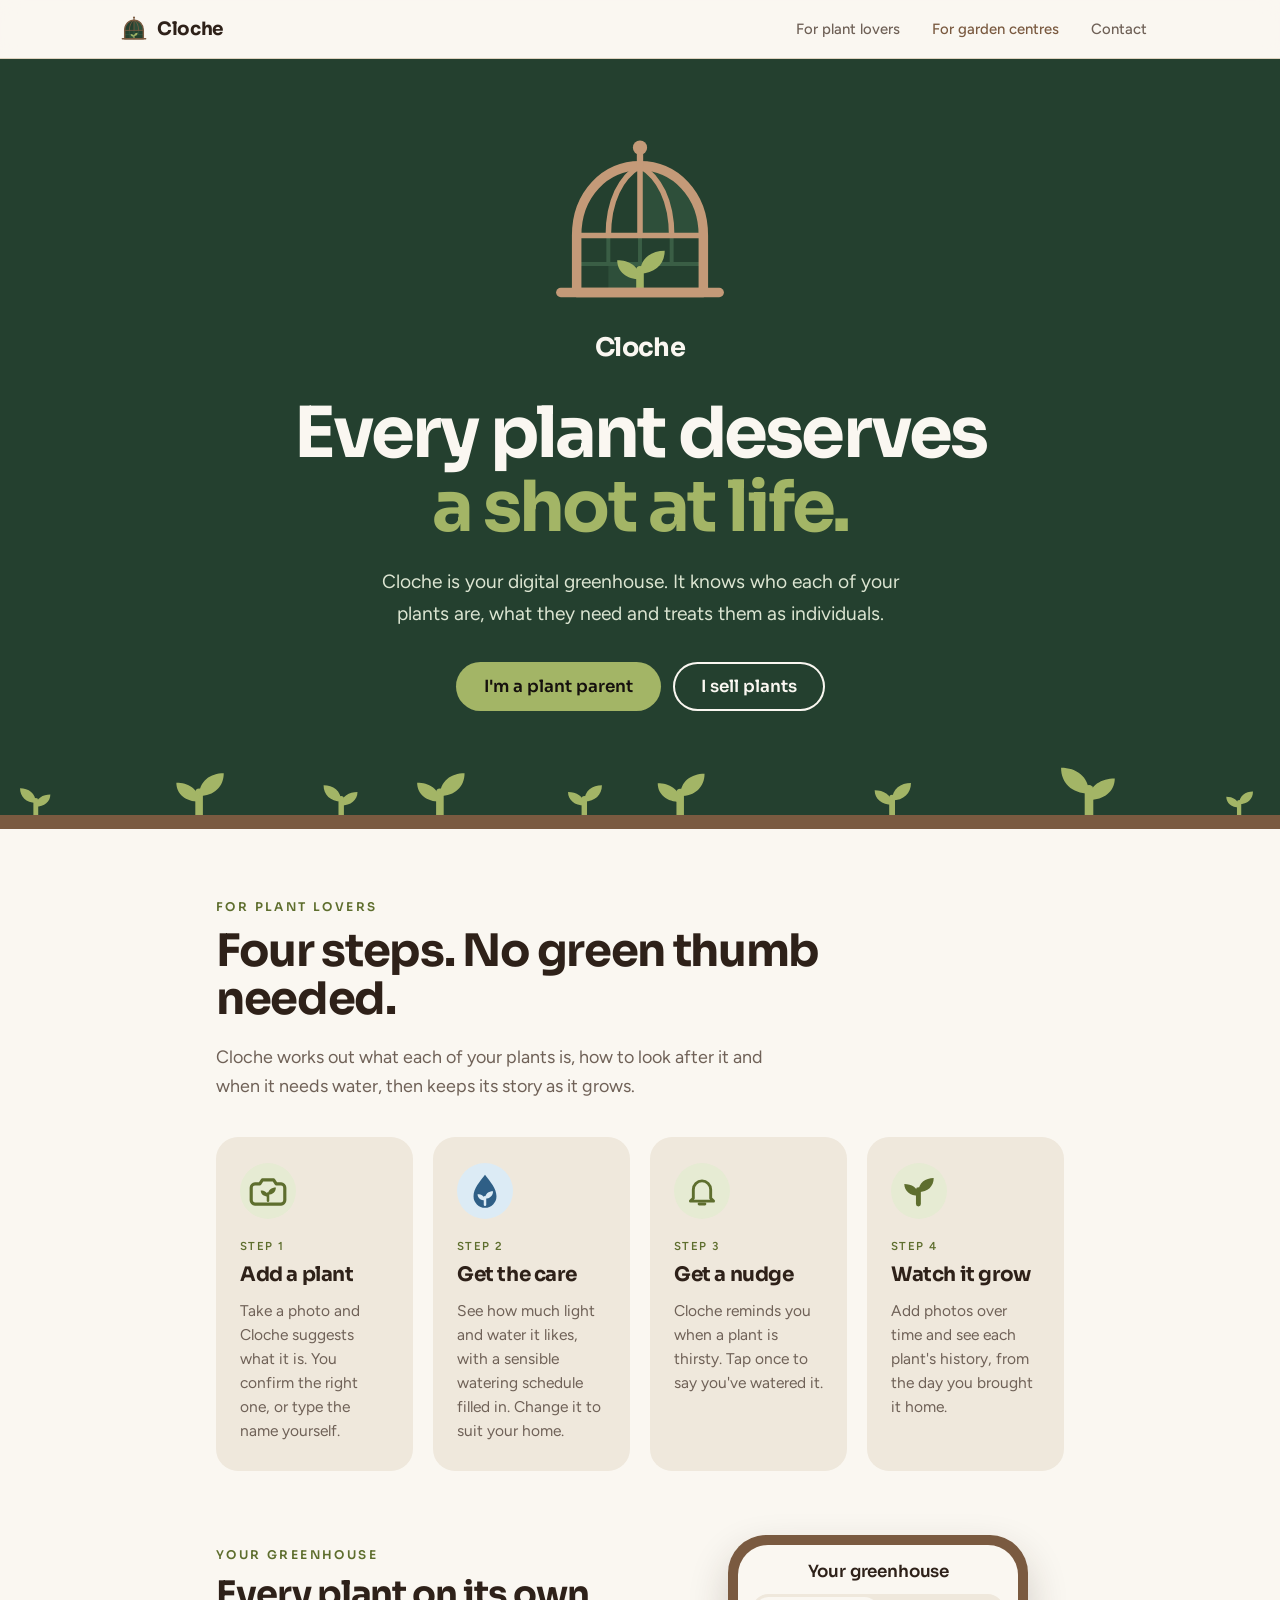
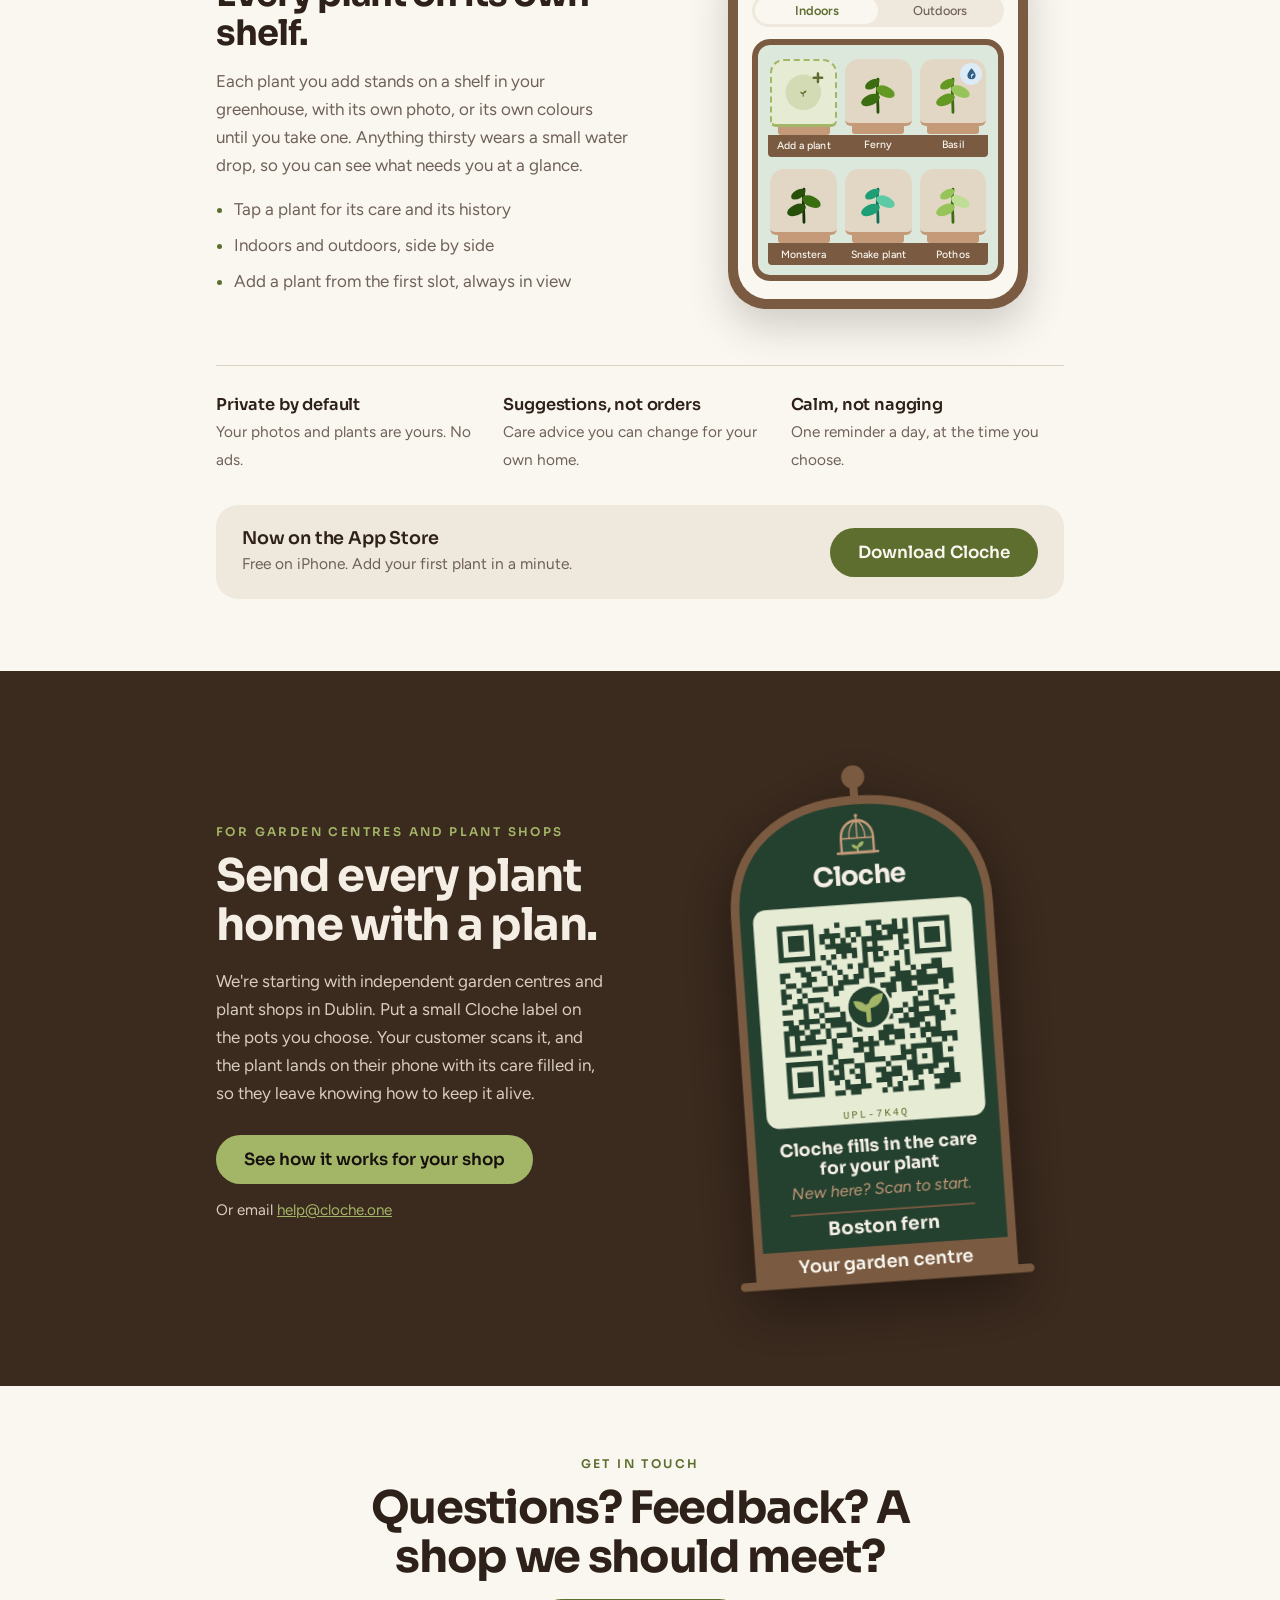
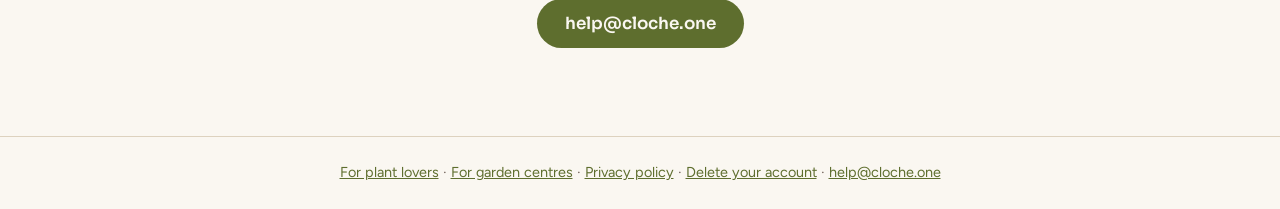
==== commit c4ffcfc8: "Home: App Store card says App Store once" ====
--- a/index.html
+++ b/index.html
@@ -183,8 +183,8 @@
       <div><strong>Calm, not nagging</strong><span>One reminder a day, at the time you choose.</span></div>
     </div>
     <div class="soon">
-      <div><strong>Now on the App Store</strong><span>Cloche is free on iPhone. Download it and add your first plant.</span></div>
-      <a class="btn" href="https://apps.apple.com/app/cloche/id6822829404">Get Cloche on the App Store</a>
+      <div><strong>Now on the App Store</strong><span>Free on iPhone. Add your first plant in a minute.</span></div>
+      <a class="btn" href="https://apps.apple.com/app/cloche/id6822829404">Download Cloche</a>
     </div>
   </div>
 </section>
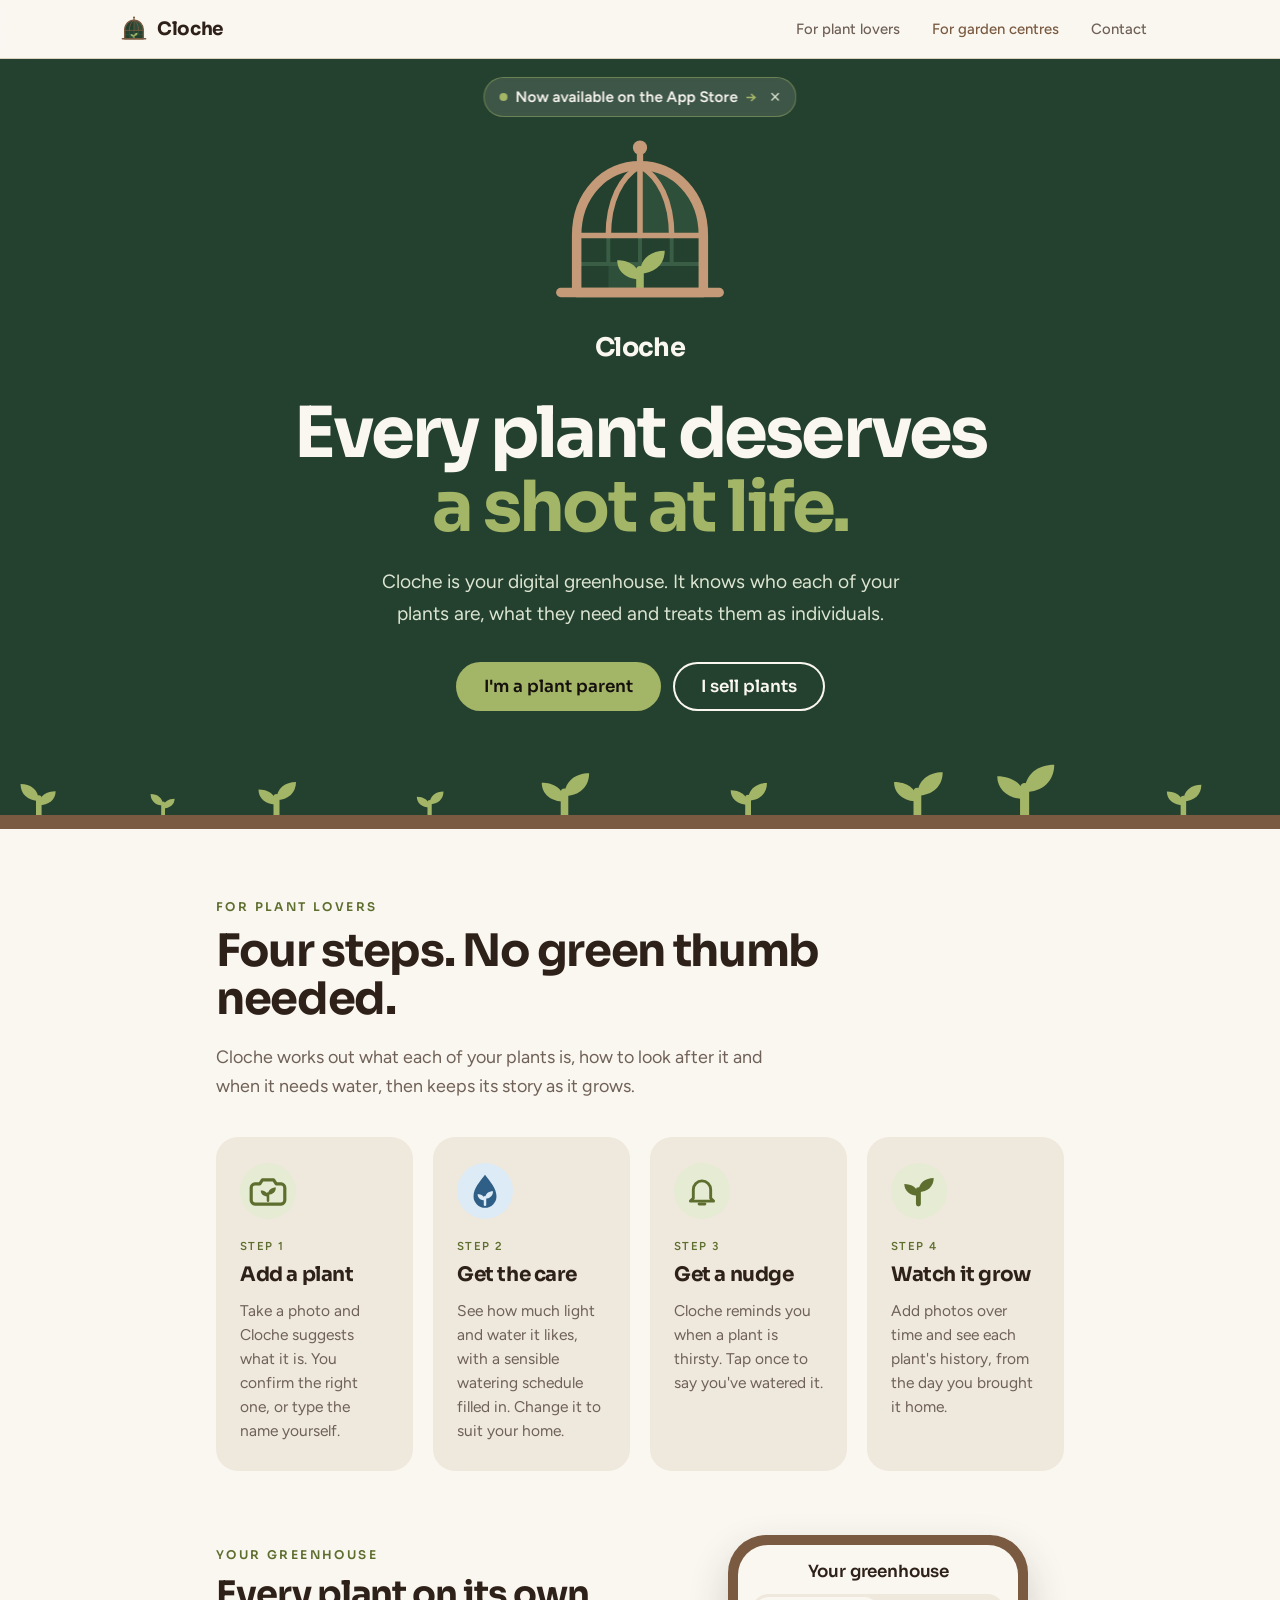
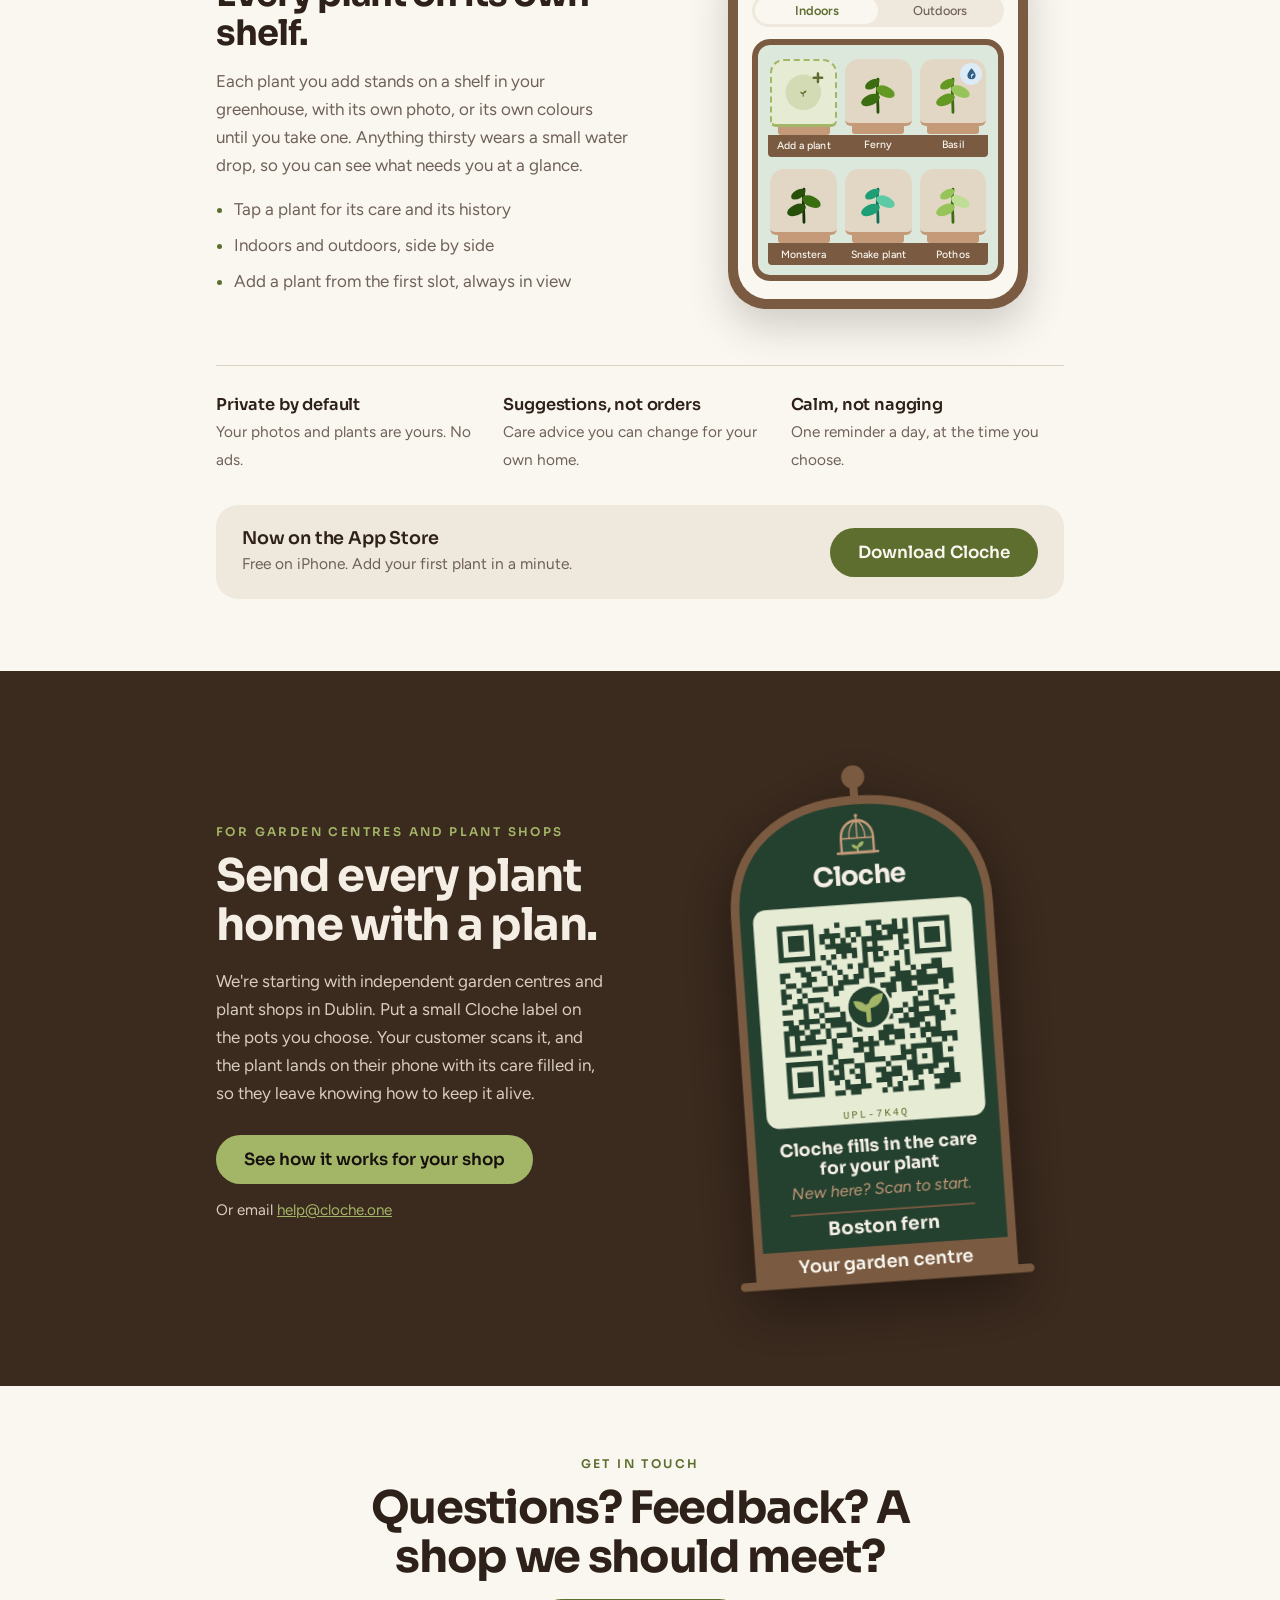
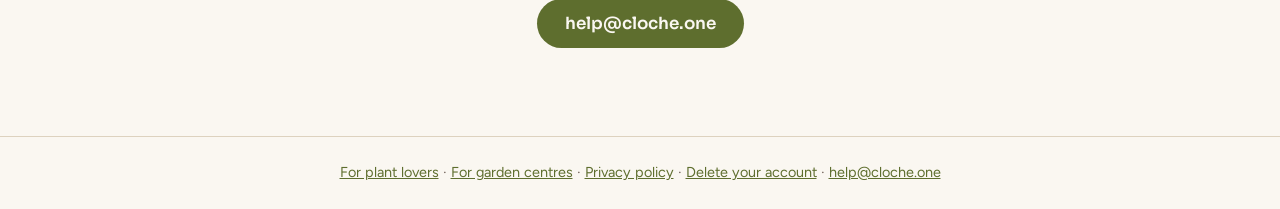
==== commit 8a68cede: "Home: 'Now available on the App Store' pop-up slides down in the hero" ====
--- a/index.html
+++ b/index.html
@@ -122,12 +122,27 @@
   .soon { margin-top:32px; background:var(--card); border-radius:22px; padding:22px 26px; display:flex; flex-wrap:wrap; gap:14px 28px; align-items:center; justify-content:space-between; }
   .soon strong { display:block; font:600 1.1rem "Sora", sans-serif; letter-spacing:-.01em; }
   .soon span { color:var(--muted); font-size:.97rem; }
+  /* "Now available" pop-up that slides down at the top of the hero */
+  .hero { position:relative; }
+  .launch { position:absolute; top:18px; left:50%; z-index:2; display:flex; align-items:center; gap:4px; padding:5px 6px 5px 16px; border-radius:999px; background:rgba(250,247,241,.12); box-shadow:inset 0 0 0 1px rgba(163,181,102,.45); backdrop-filter:blur(6px); transform:translate(-50%, -140%); opacity:0; transition:transform .6s cubic-bezier(.2,.9,.3,1.15), opacity .4s ease; white-space:nowrap; }
+  .launch.in { transform:translate(-50%, 0); opacity:1; }
+  .launch a { color:var(--linen); text-decoration:none; font:600 .95rem "Figtree", sans-serif; display:flex; align-items:center; gap:8px; }
+  .launch a b { color:var(--sprout); font-weight:600; }
+  .launch .dot { width:8px; height:8px; border-radius:50%; background:var(--sprout); box-shadow:0 0 0 0 rgba(163,181,102,.6); animation:pulse 2.4s ease-out infinite; }
+  .launch button { border:0; background:none; color:#DCE5D2; font-size:1.15rem; line-height:1; width:30px; height:30px; border-radius:50%; cursor:pointer; }
+  .launch button:hover { background:rgba(250,247,241,.12); }
+  @keyframes pulse { 0% { box-shadow:0 0 0 0 rgba(163,181,102,.6); } 70%,100% { box-shadow:0 0 0 8px rgba(163,181,102,0); } }
+  @media (prefers-reduced-motion: reduce) { .launch { transition:opacity .3s ease; transform:translate(-50%, 0); } .launch .dot { animation:none; } }
 </style>
 </head>
 <body>
 <nav class="topnav" aria-label="Main"><div class="bar"><a class="mark" href="/"><svg class="m-light" viewBox="0 0 120 120" aria-hidden="true"><path d="M20 102 V66 C20 40 38 22 60 22 C82 22 100 40 100 66 V102 Z" fill="#24402F"/><path d="M60 22 C82 22 100 40 100 66 H60 Z" fill="#2E4F3A"/><path d="M40 84 H60 V102 H40 Z" fill="#2E4F3A"/><path d="M20 84 H100 M40 66 V84 M60 66 V84 M80 66 V84" stroke="#3A5E45" stroke-width="2.5" fill="none"/><path d="M60 102 V87.6" stroke="#A3B566" stroke-width="4.8" stroke-linecap="round" fill="none"/><path d="M60 90 C60 80.4 67.2 75.6 75.6 75.6 C75.6 84 69.6 90 60 90 Z M60 93.6 C60 85.2 52.8 81.6 45.6 81.6 C45.6 88.8 51.6 93.6 60 93.6 Z" fill="#A3B566"/><g fill="none" stroke="#7A5A40" stroke-linecap="round" stroke-linejoin="round"><path d="M20 66 H100 M40 66 C40 44 48 29 60 22 M80 66 C80 44 72 29 60 22 M60 22 V66" stroke-width="3.5"/><path d="M20 102 V66 C20 40 38 22 60 22 C82 22 100 40 100 66 V102 Z" stroke-width="6"/><path d="M60 22 V13" stroke-width="4"/><path d="M10 102 H110" stroke-width="6"/></g><circle cx="60" cy="10.5" r="4.5" fill="#7A5A40"/></svg><svg class="m-dark" viewBox="0 0 120 120" aria-hidden="true"><path d="M20 102 V66 C20 40 38 22 60 22 C82 22 100 40 100 66 V102 Z" fill="#24402F"/><path d="M60 22 C82 22 100 40 100 66 H60 Z" fill="#2E4F3A"/><path d="M40 84 H60 V102 H40 Z" fill="#2E4F3A"/><path d="M20 84 H100 M40 66 V84 M60 66 V84 M80 66 V84" stroke="#3A5E45" stroke-width="2.5" fill="none"/><path d="M60 102 V87.6" stroke="#A3B566" stroke-width="4.8" stroke-linecap="round" fill="none"/><path d="M60 90 C60 80.4 67.2 75.6 75.6 75.6 C75.6 84 69.6 90 60 90 Z M60 93.6 C60 85.2 52.8 81.6 45.6 81.6 C45.6 88.8 51.6 93.6 60 93.6 Z" fill="#A3B566"/><g fill="none" stroke="#C49A78" stroke-linecap="round" stroke-linejoin="round"><path d="M20 66 H100 M40 66 C40 44 48 29 60 22 M80 66 C80 44 72 29 60 22 M60 22 V66" stroke-width="3.5"/><path d="M20 102 V66 C20 40 38 22 60 22 C82 22 100 40 100 66 V102 Z" stroke-width="6"/><path d="M60 22 V13" stroke-width="4"/><path d="M10 102 H110" stroke-width="6"/></g><circle cx="60" cy="10.5" r="4.5" fill="#C49A78"/></svg><span>Cloche</span></a><a class="nav " href="/#plants">For plant lovers</a><a class="nav shop" href="/garden-centres/">For garden centres</a><a class="nav contact" href="/#contact">Contact</a></div></nav>
 <main>
 <header class="hero">
+  <div class="launch" id="launch" role="status">
+    <a href="https://apps.apple.com/app/cloche/id6822829404"><span class="dot" aria-hidden="true"></span>Now available on the App Store <b aria-hidden="true">&rarr;</b></a>
+    <button type="button" aria-label="Dismiss">&times;</button>
+  </div>
   <div class="wrap">
     <svg class="hero-logo" width="190" height="190" role="img" aria-label="Cloche" xmlns="http://www.w3.org/2000/svg" viewBox="0 0 120 120" role="img" aria-label="Cloche logo for dark grounds"><path d="M20 102 V66 C20 40 38 22 60 22 C82 22 100 40 100 66 V102 Z" fill="#24402F"/><path d="M60 22 C82 22 100 40 100 66 H60 Z" fill="#2E4F3A"/><path d="M40 84 H60 V102 H40 Z" fill="#2E4F3A"/><path d="M20 84 H100 M40 66 V84 M60 66 V84 M80 66 V84" stroke="#3A5E45" stroke-width="2.5" fill="none"/><path d="M60 102 V87.6" stroke="#A3B566" stroke-width="4.8" stroke-linecap="round" fill="none"/><path d="M60 90 C60 80.4 67.2 75.6 75.6 75.6 C75.6 84 69.6 90 60 90 Z M60 93.6 C60 85.2 52.8 81.6 45.6 81.6 C45.6 88.8 51.6 93.6 60 93.6 Z" fill="#A3B566"/><g fill="none" stroke="#C49A78" stroke-linecap="round" stroke-linejoin="round"><path d="M20 66 H100 M40 66 C40 44 48 29 60 22 M80 66 C80 44 72 29 60 22 M60 22 V66" stroke-width="3.5"/><path d="M20 102 V66 C20 40 38 22 60 22 C82 22 100 40 100 66 V102 Z" stroke-width="6"/><path d="M60 22 V13" stroke-width="4"/><path d="M10 102 H110" stroke-width="6"/></g><circle cx="60" cy="10.5" r="4.5" fill="#C49A78"/></svg>
     <div class="brand">Cloche</div>
@@ -257,5 +272,20 @@
   window.addEventListener('resize', function () { if (Math.abs(svg.clientWidth - last) > 40) { last = svg.clientWidth; grow(); } });
 })();
 </script>
+<script>
+  // Slide the "now available" pop-up down shortly after load; once dismissed, it stays away.
+  (function () {
+    var el = document.getElementById('launch');
+    var gone = false;
+    try { gone = localStorage.getItem('cloche-launch-dismissed') === '1'; } catch (e) {}
+    if (gone) { el.remove(); return; }
+    setTimeout(function () { el.classList.add('in'); }, 500);
+    el.querySelector('button').addEventListener('click', function () {
+      el.classList.remove('in');
+      try { localStorage.setItem('cloche-launch-dismissed', '1'); } catch (e) {}
+      setTimeout(function () { el.remove(); }, 600);
+    });
+  })();
+</script>
 </body>
 </html>
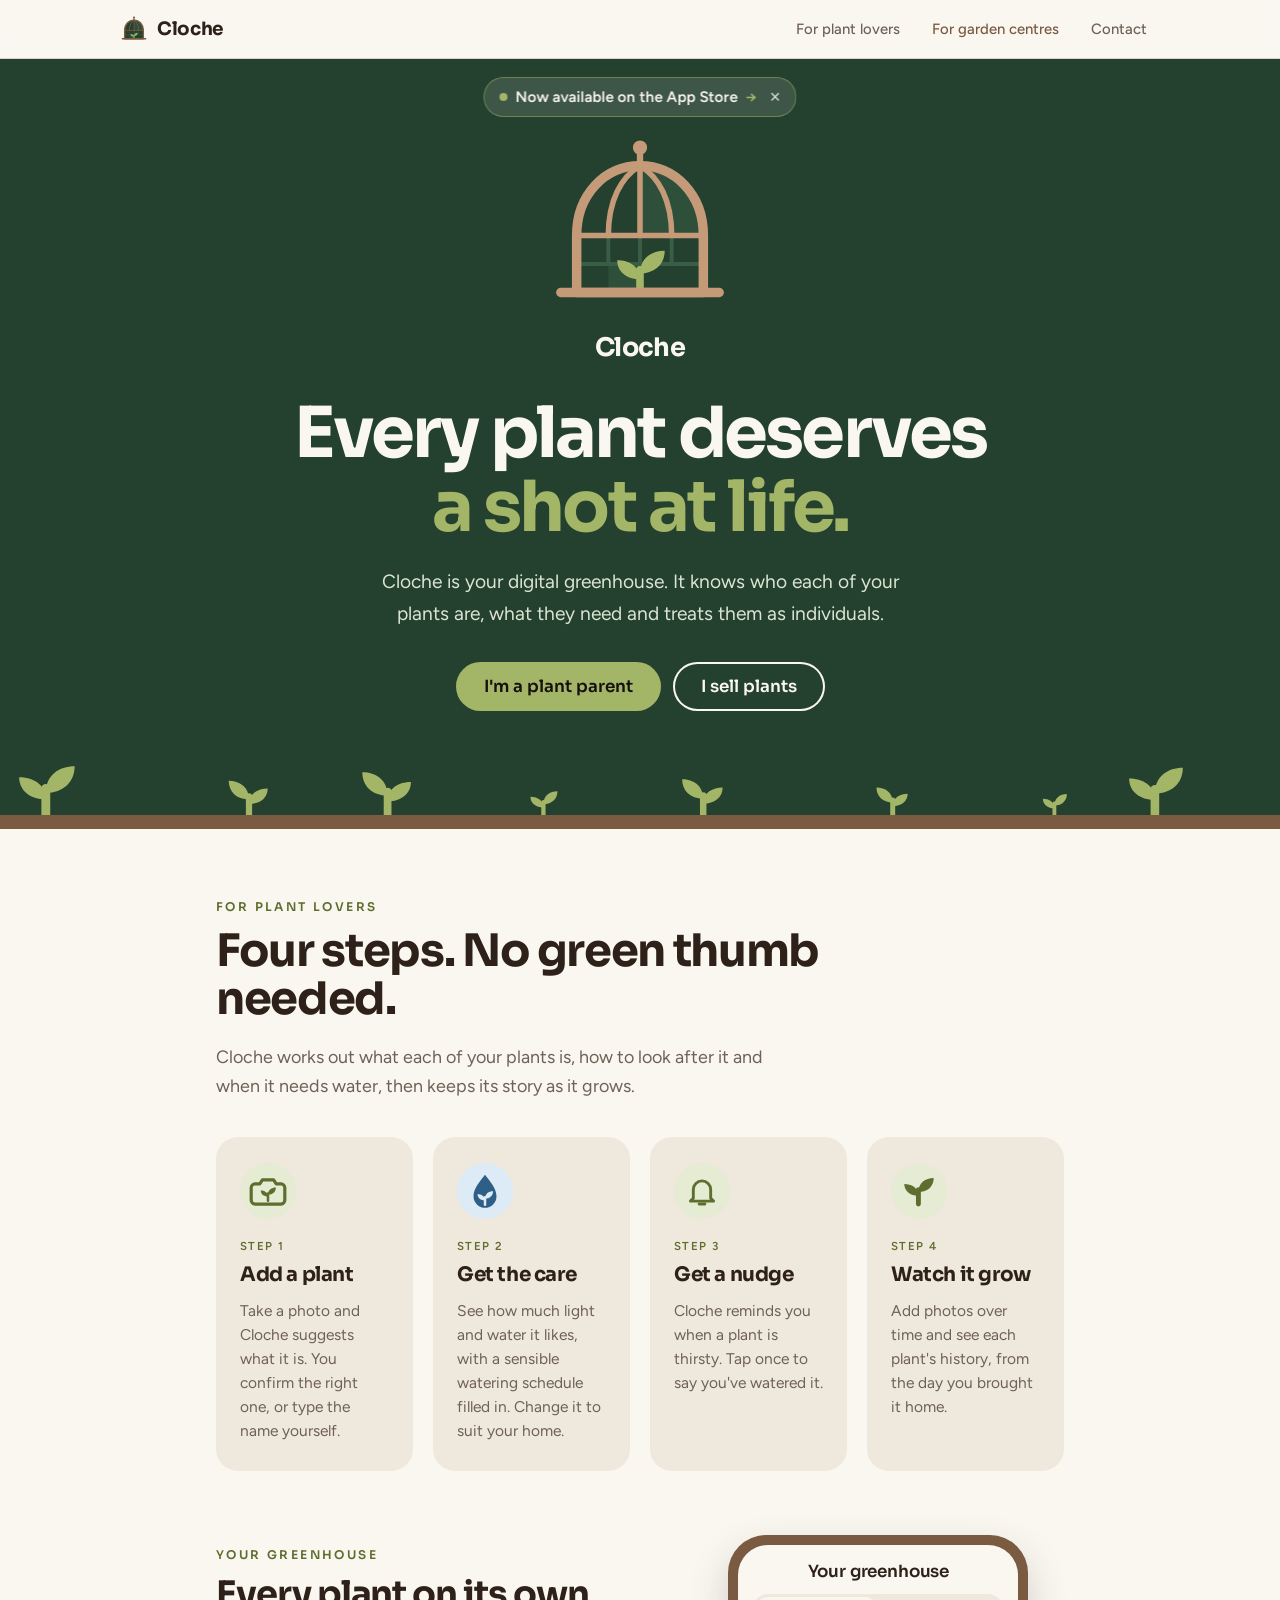
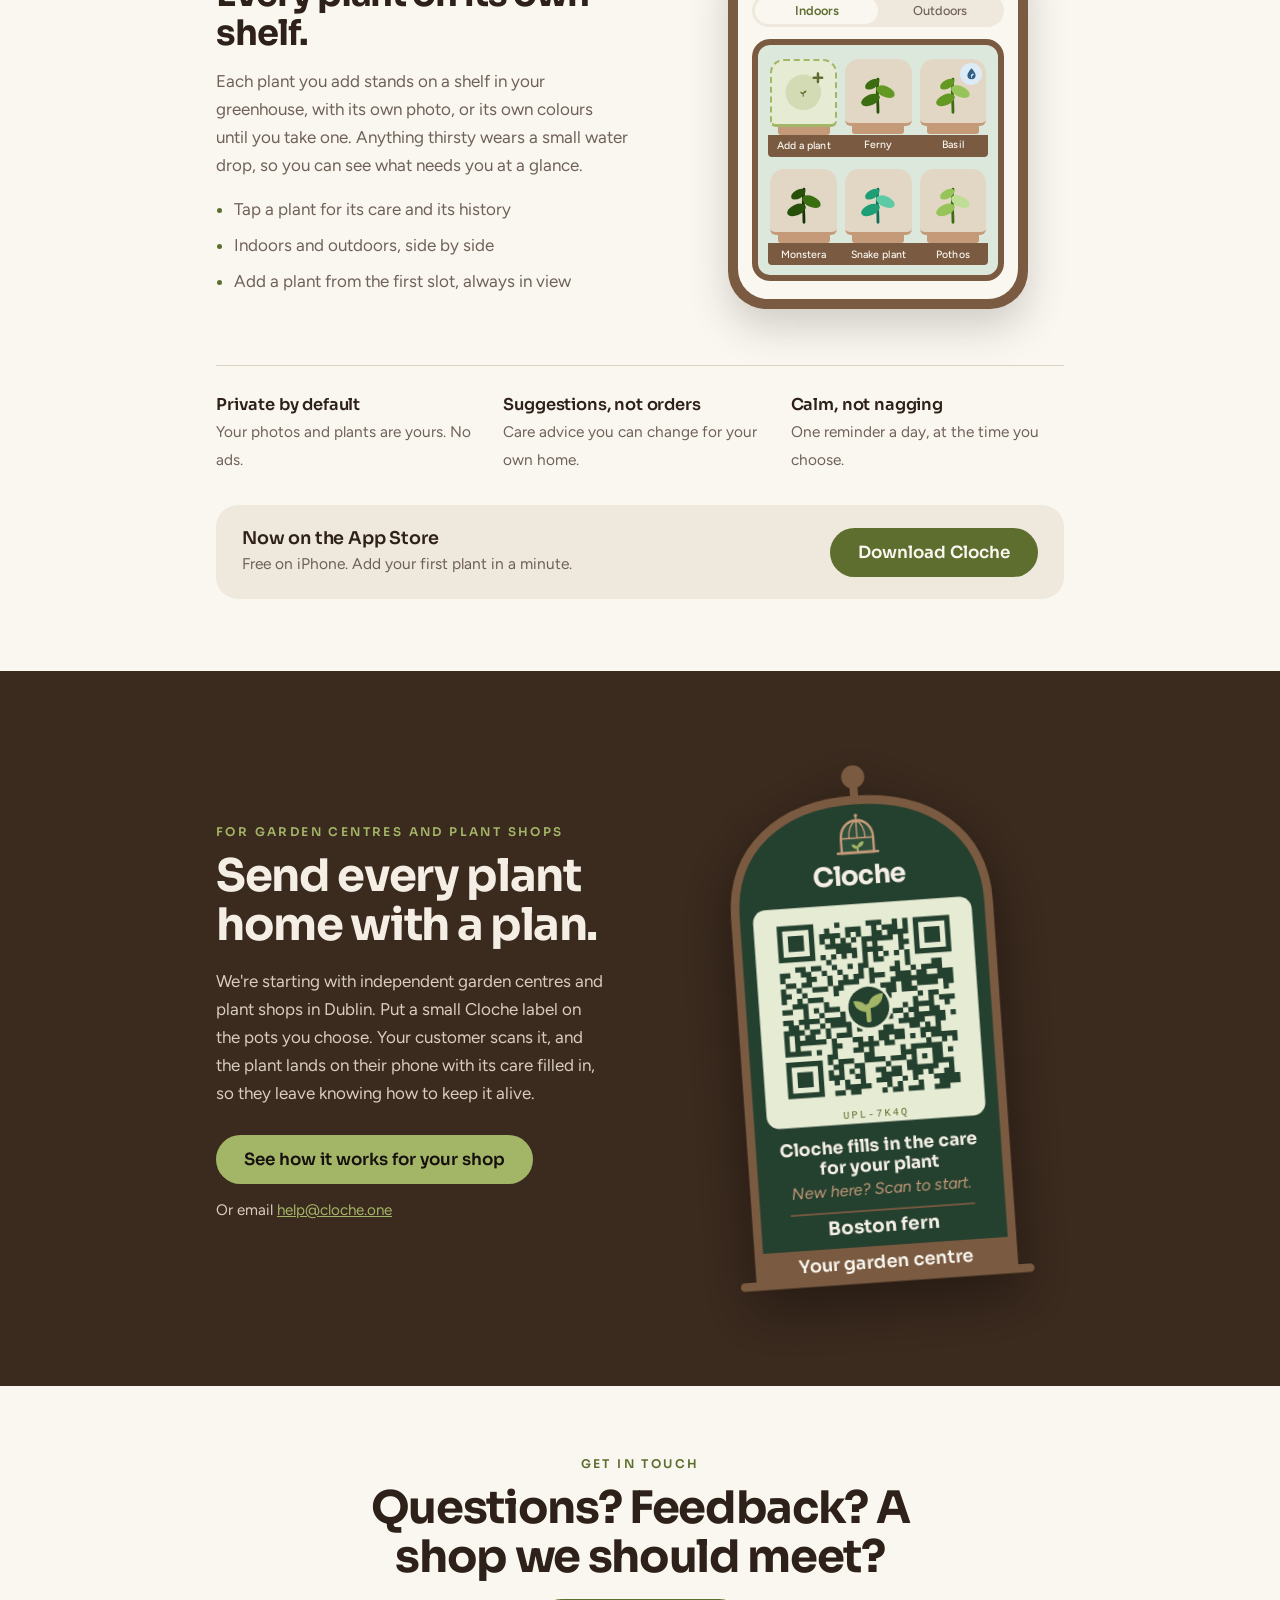
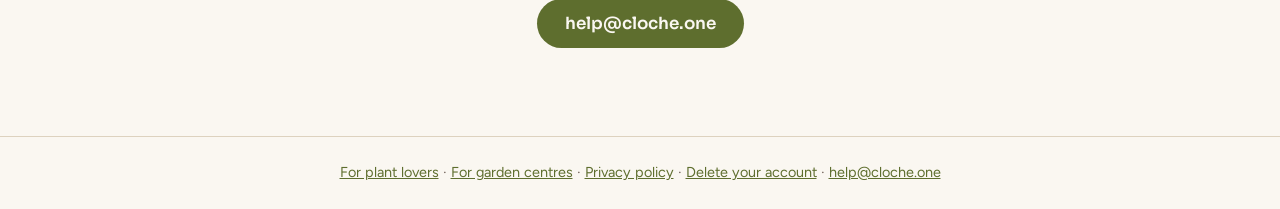
==== commit 63f22df0: "Home: App Store pop-up comes back on every load" ====
--- a/index.html
+++ b/index.html
@@ -273,16 +273,12 @@
 })();
 </script>
 <script>
-  // Slide the "now available" pop-up down shortly after load; once dismissed, it stays away.
+  // Slide the "now available" pop-up down shortly after every load; dismissing hides it until the next one.
   (function () {
     var el = document.getElementById('launch');
-    var gone = false;
-    try { gone = localStorage.getItem('cloche-launch-dismissed') === '1'; } catch (e) {}
-    if (gone) { el.remove(); return; }
     setTimeout(function () { el.classList.add('in'); }, 500);
     el.querySelector('button').addEventListener('click', function () {
       el.classList.remove('in');
-      try { localStorage.setItem('cloche-launch-dismissed', '1'); } catch (e) {}
       setTimeout(function () { el.remove(); }, 600);
     });
   })();
